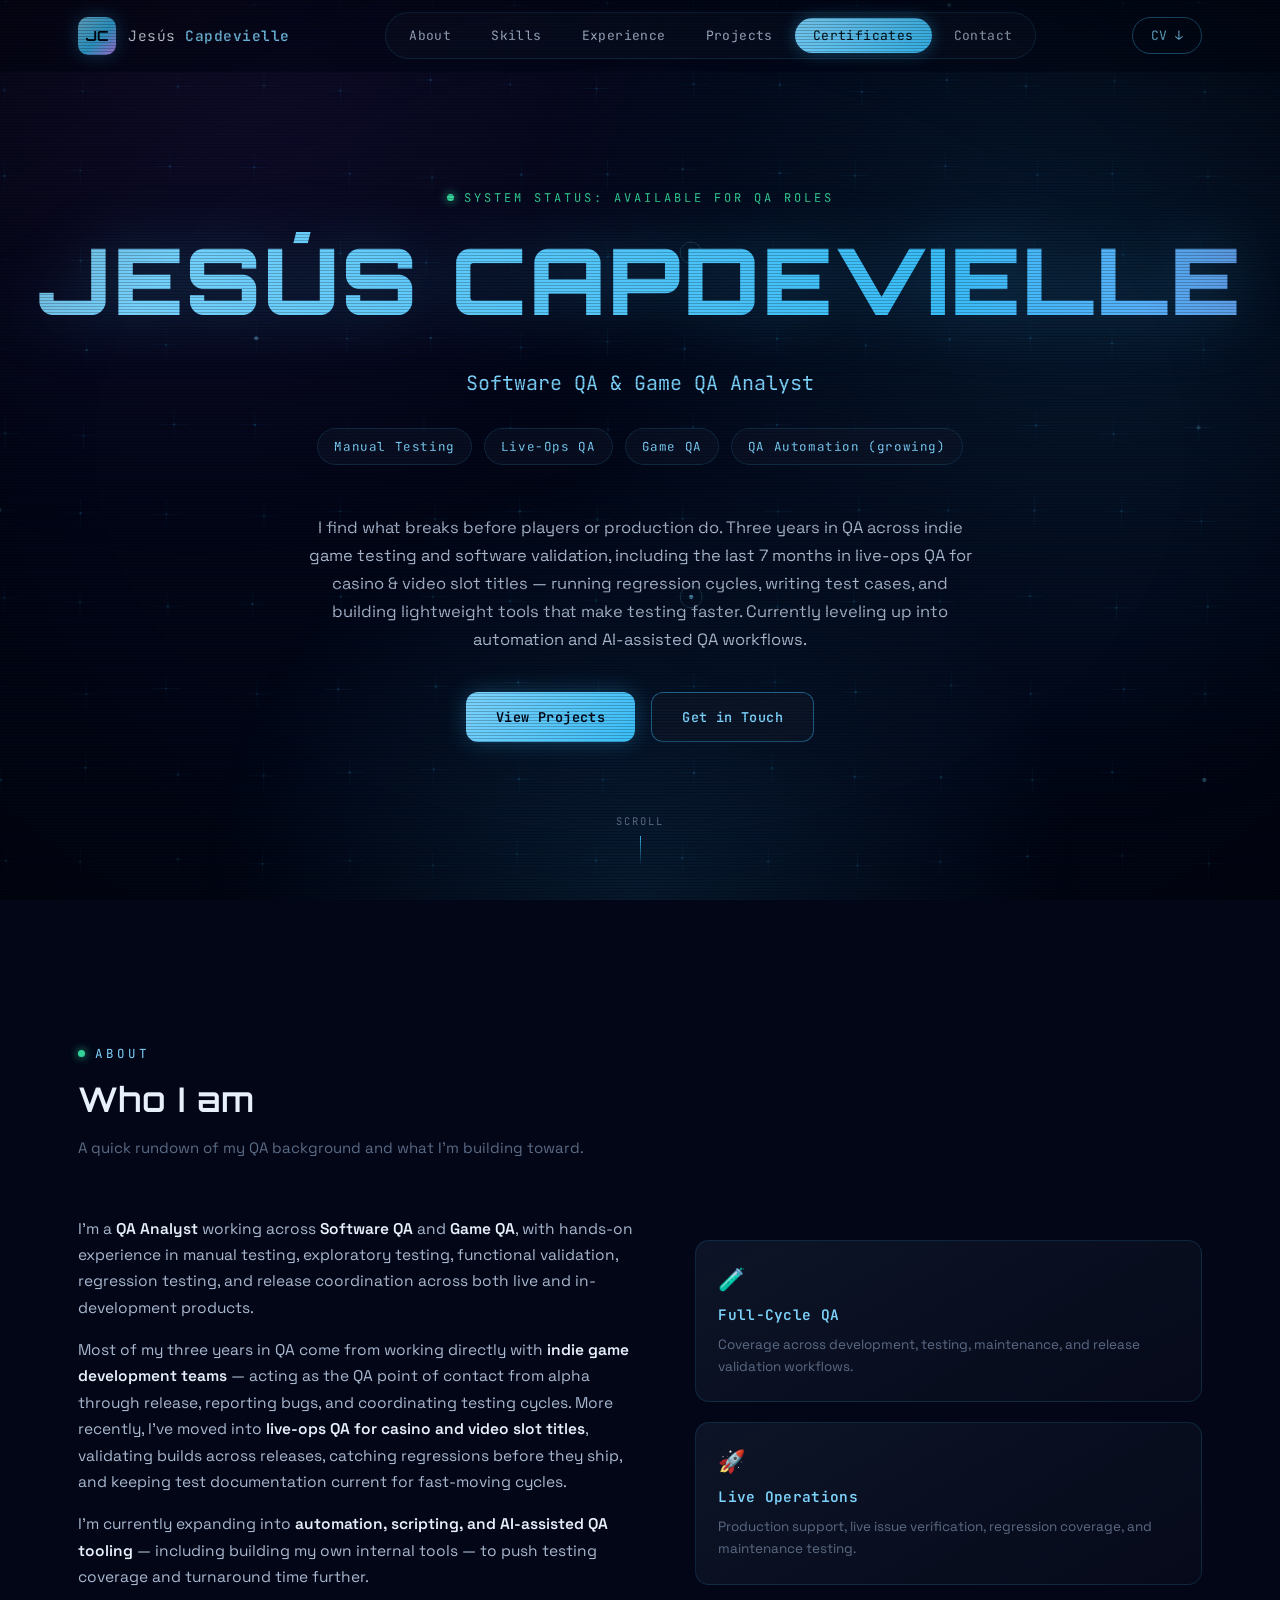
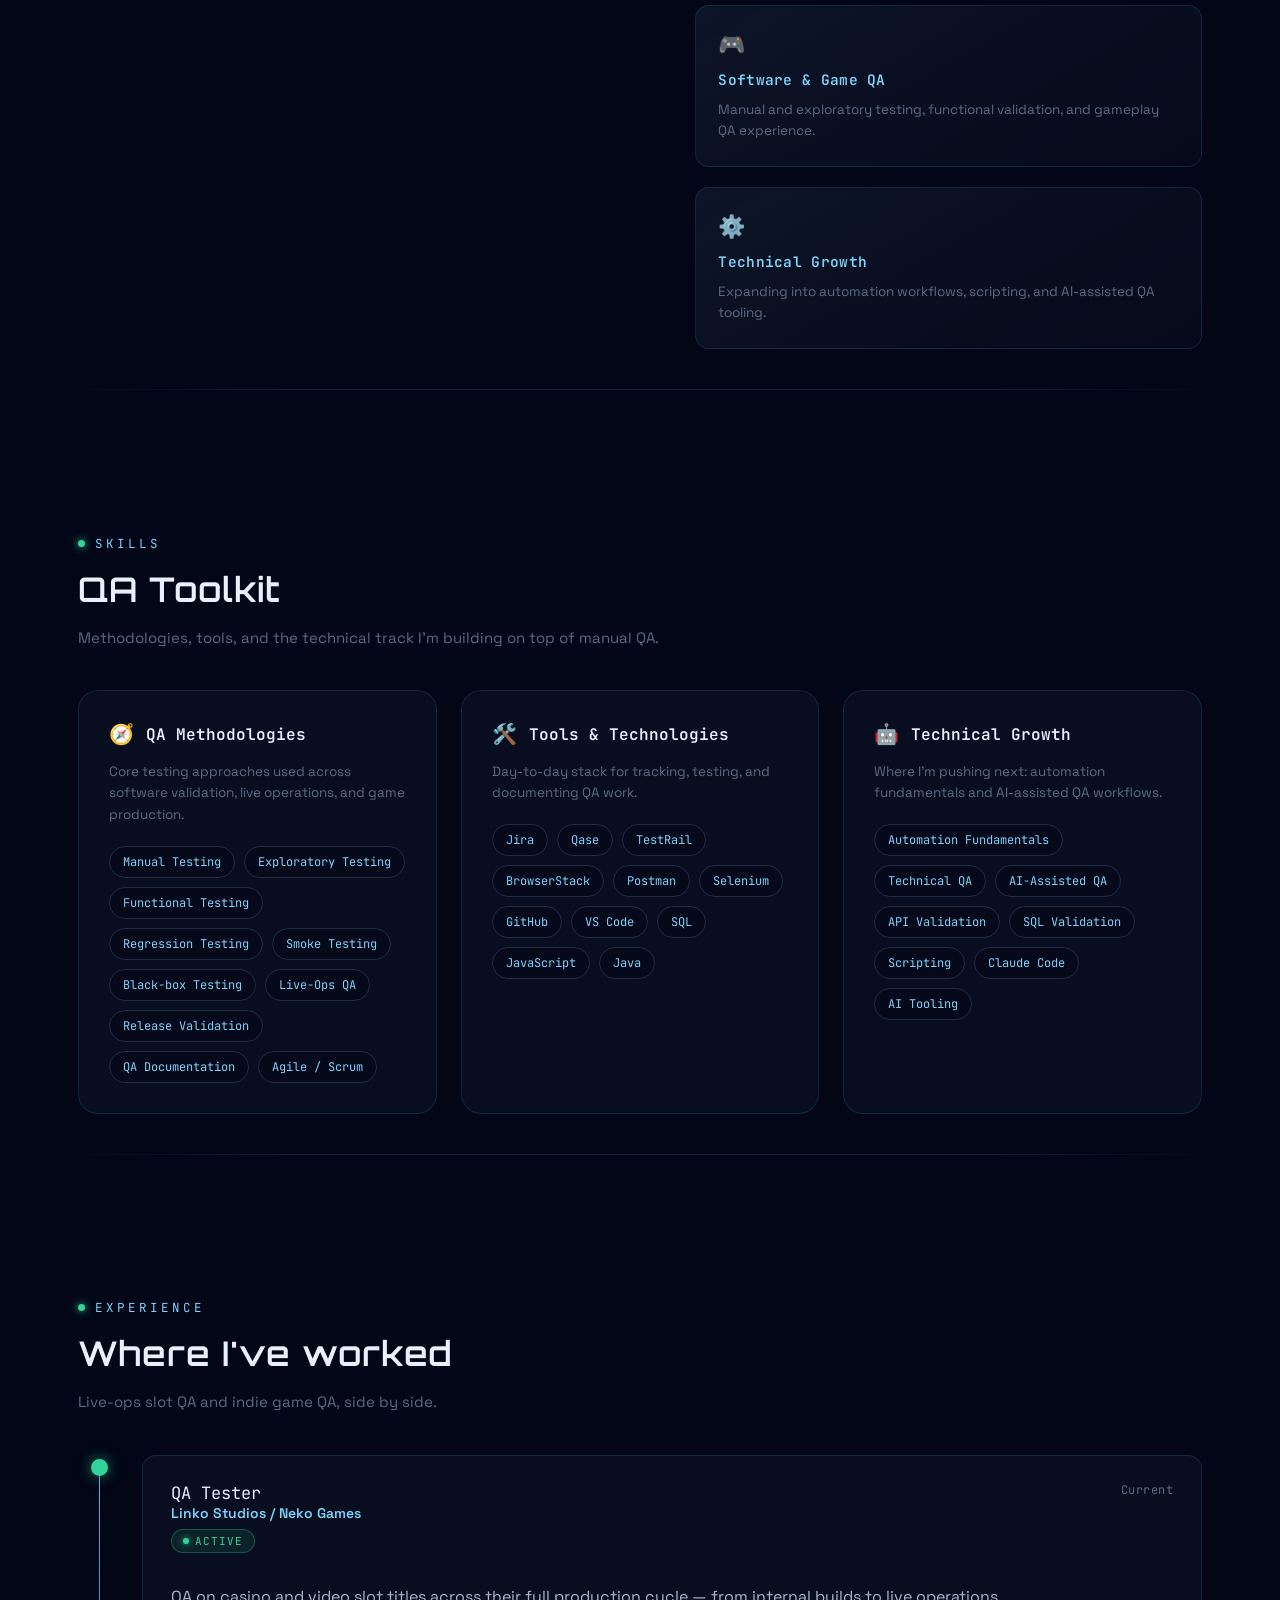
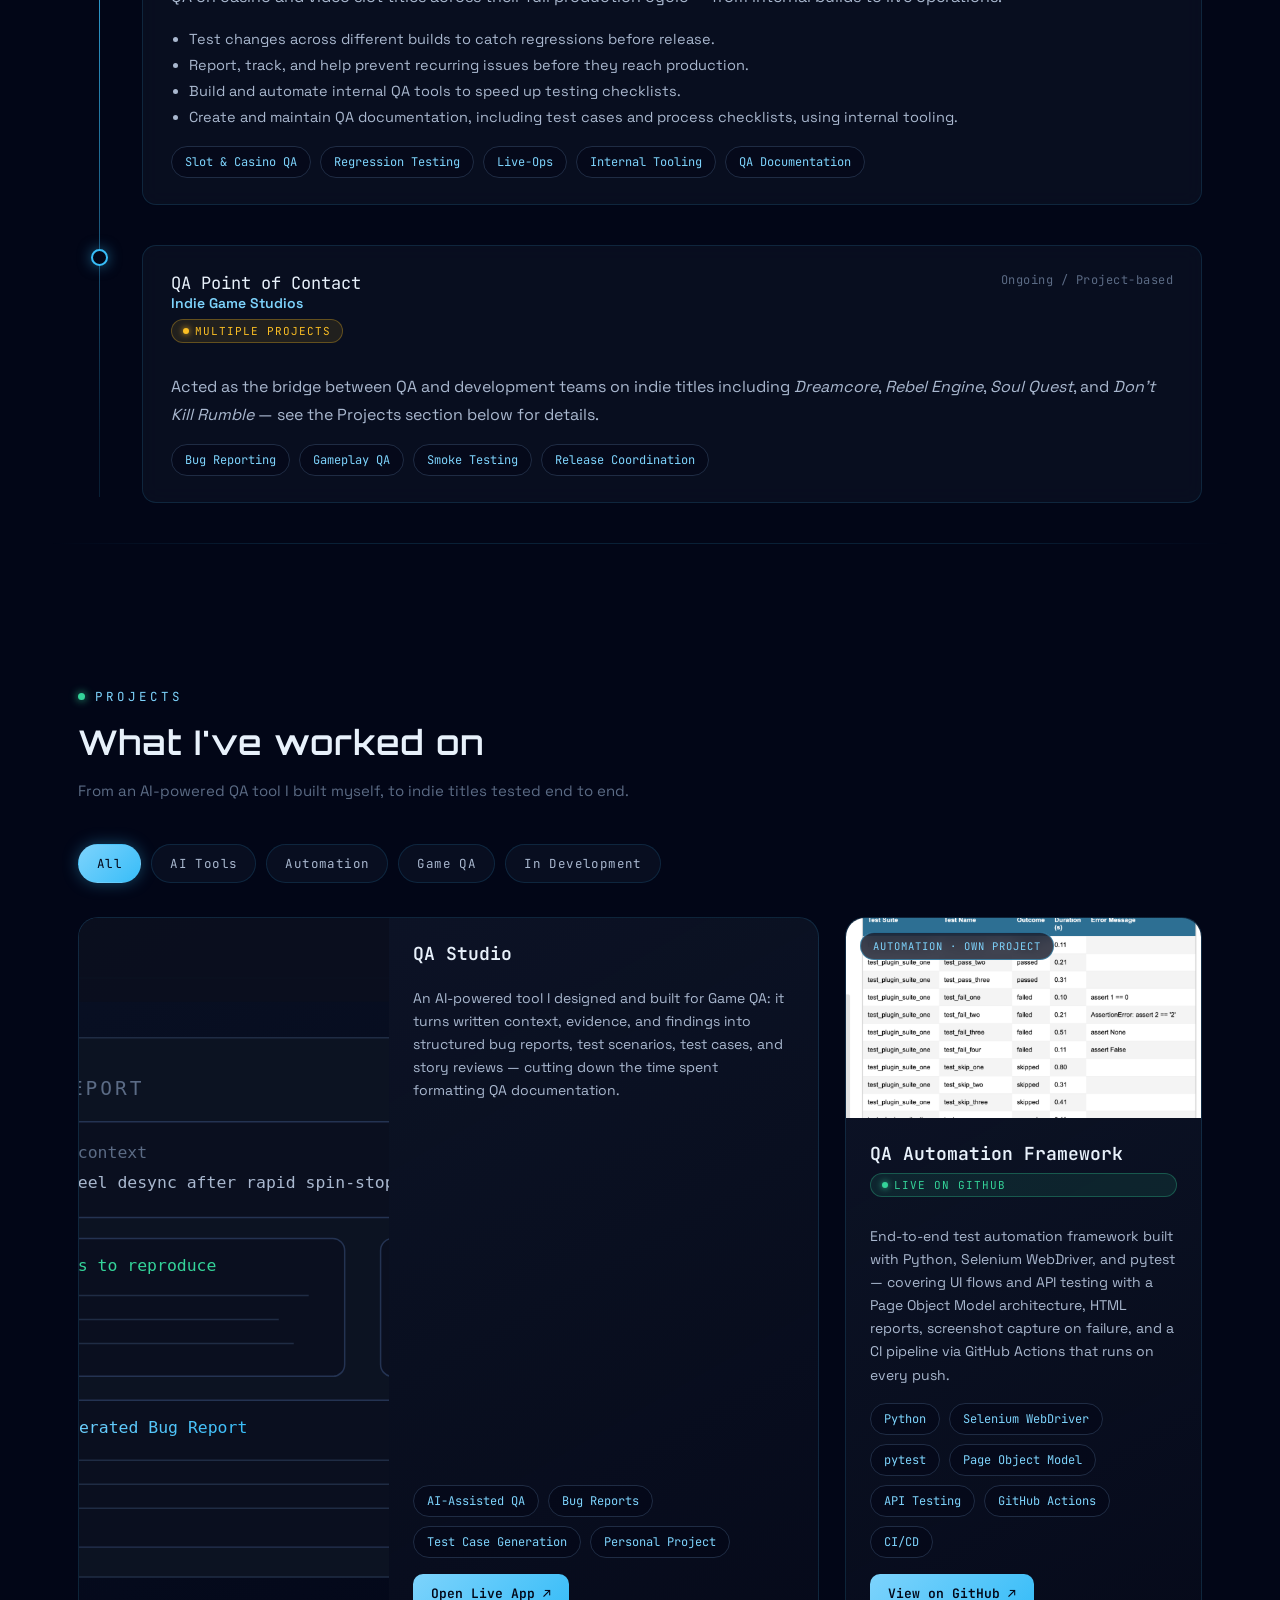
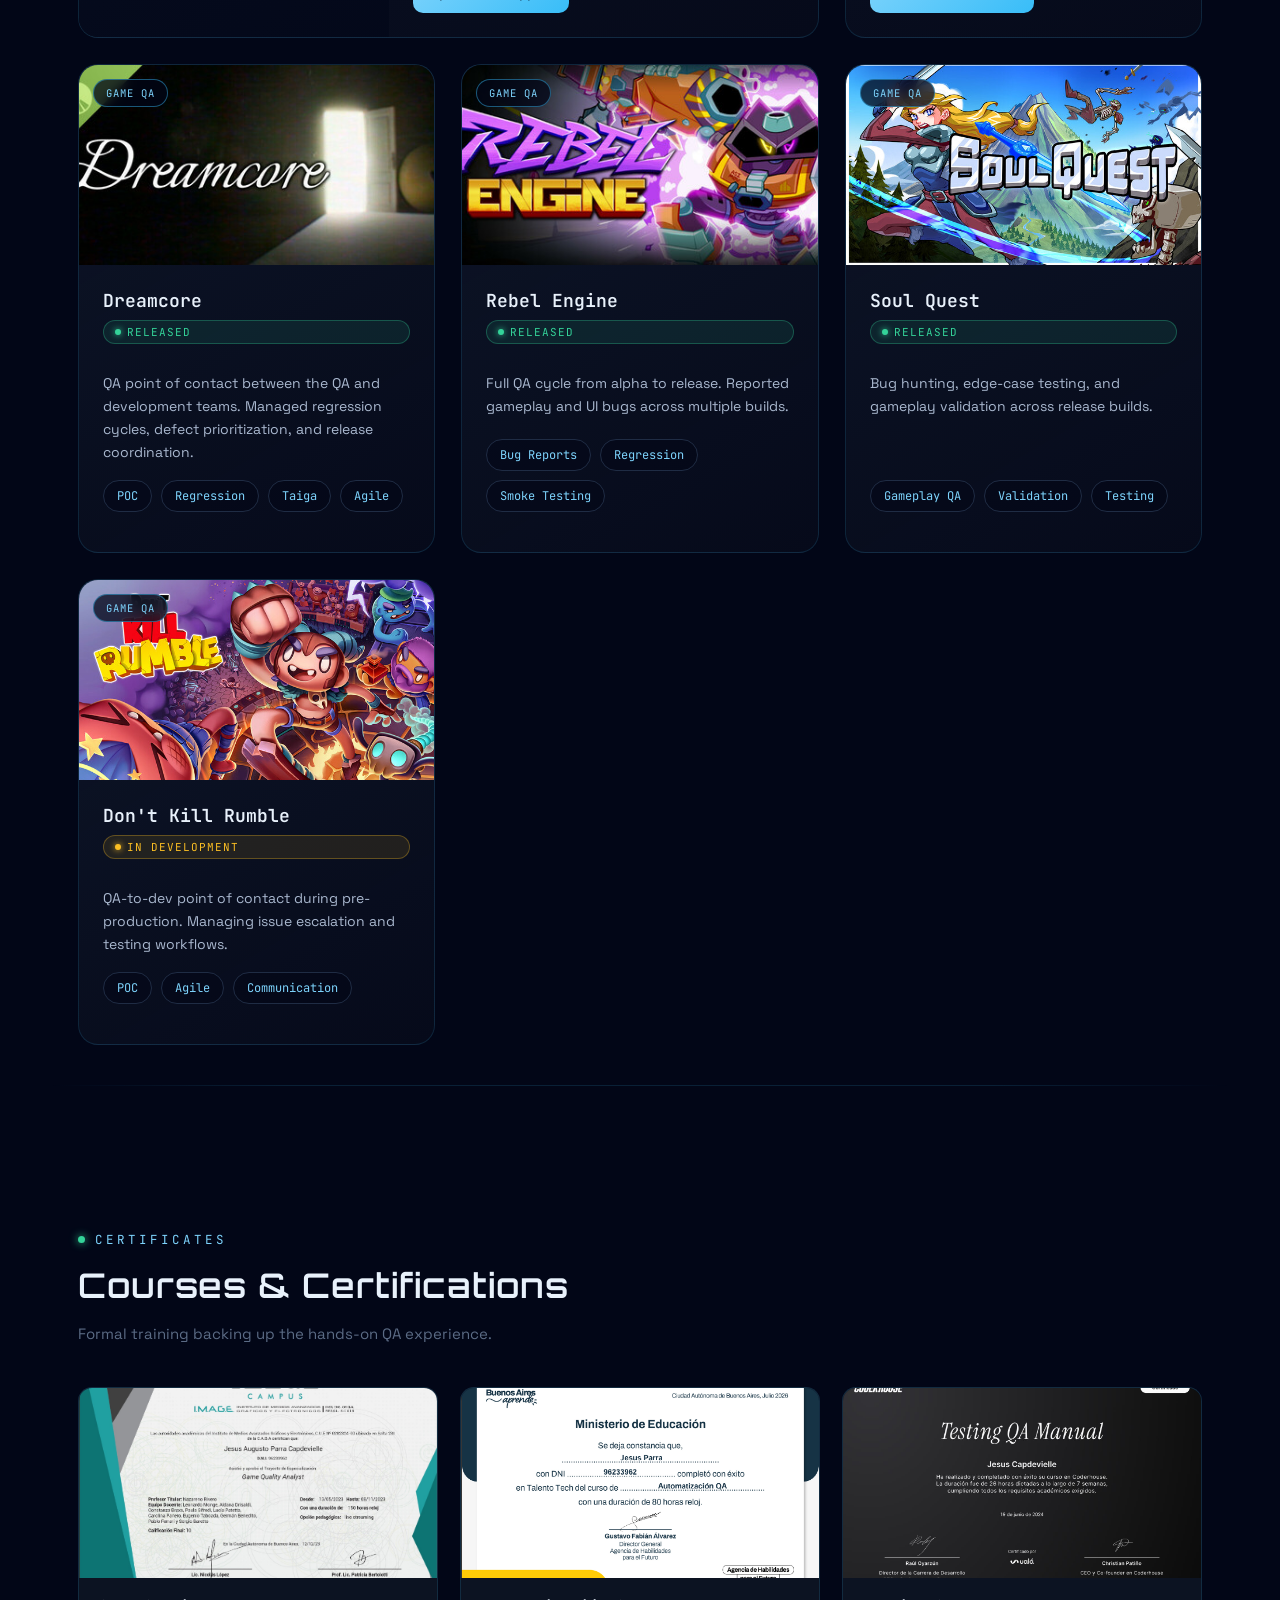
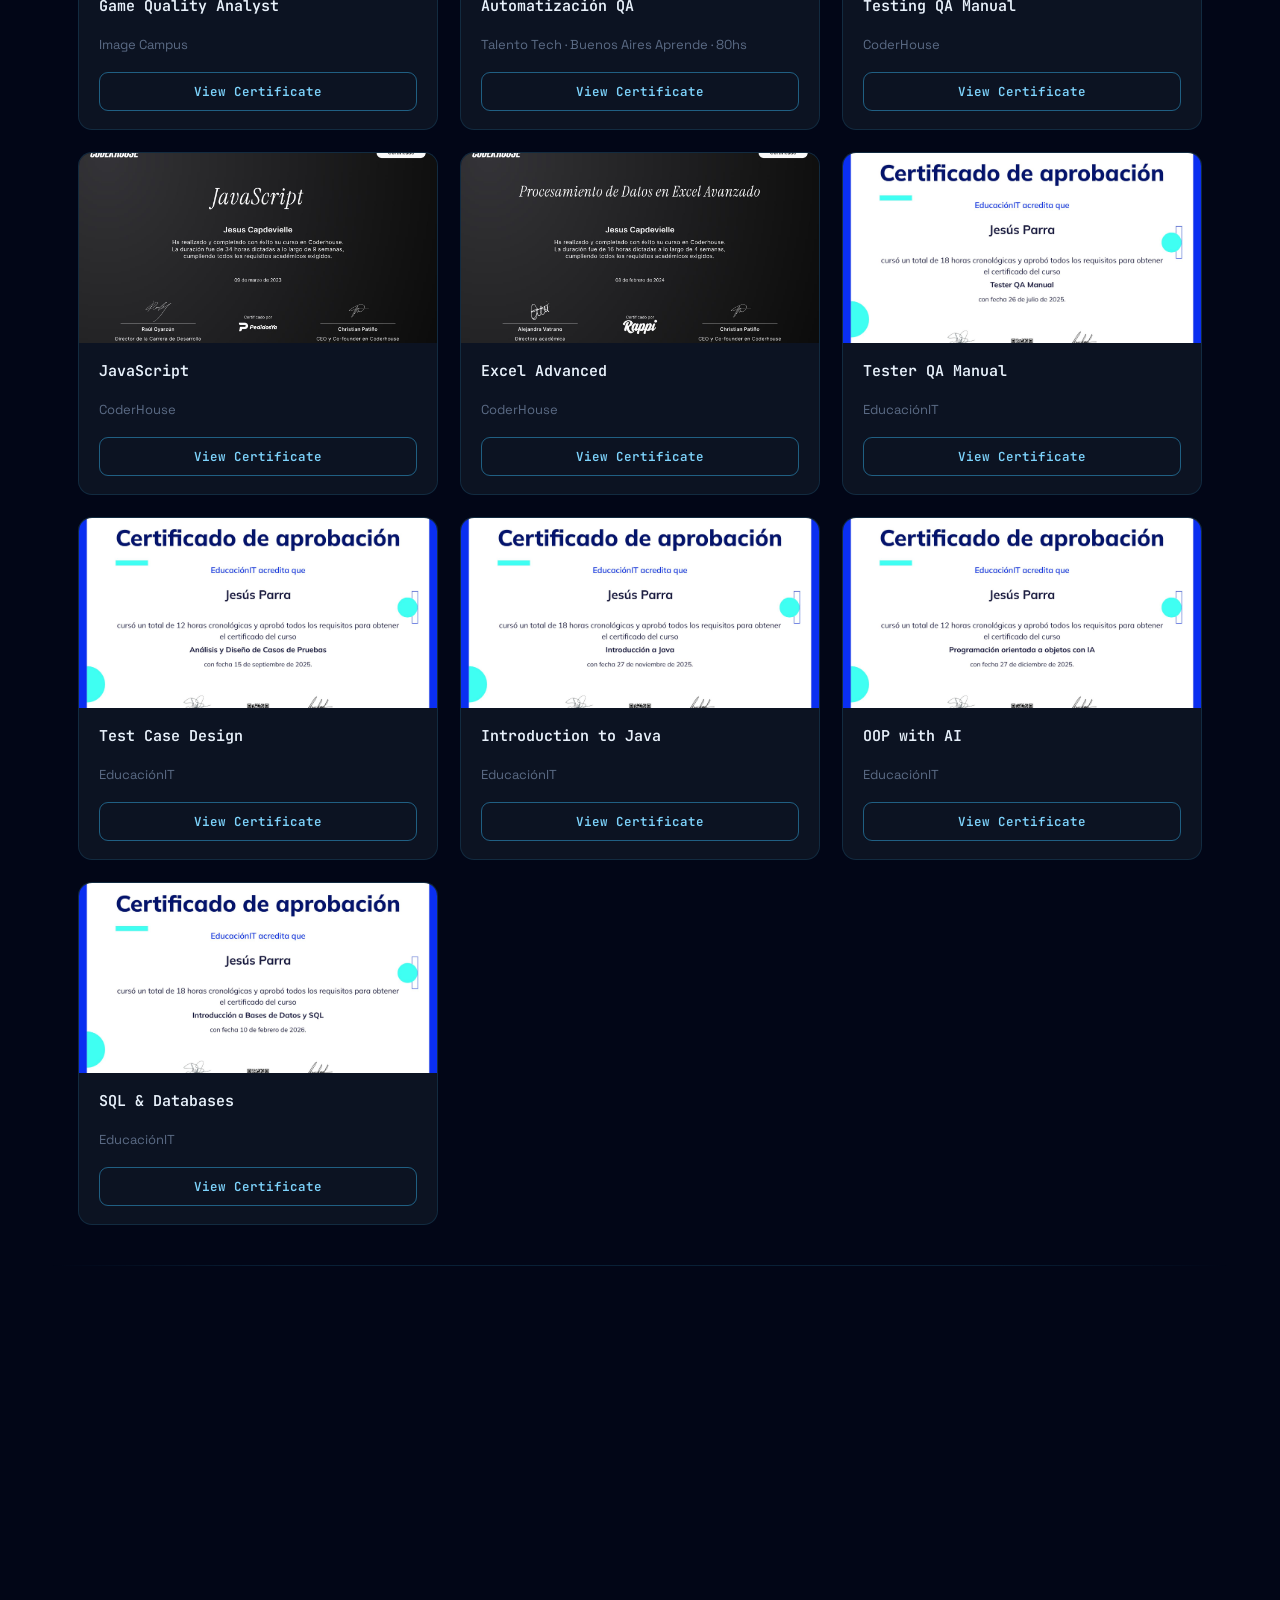
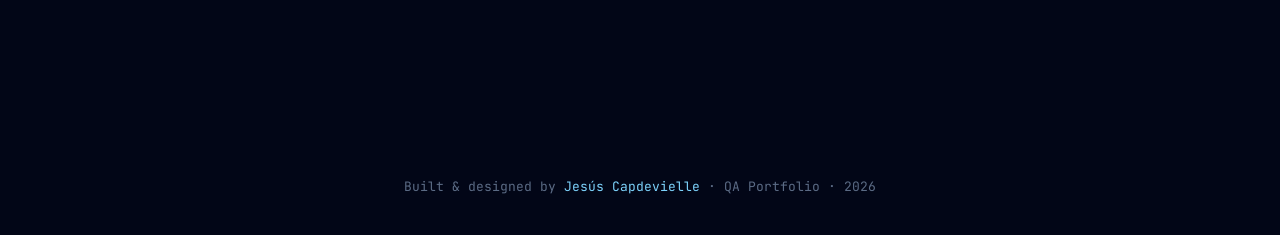
==== index.html @ c843a3e5 "Actualizacion" ====
<!DOCTYPE html>
<html lang="en">
<head>
    <meta charset="UTF-8">
    <meta name="viewport" content="width=device-width, initial-scale=1.0">
    <title>Jesús Capdevielle | QA Analyst — Software & Game QA</title>
    <meta name="description" content="QA Analyst specialized in Software & Game QA. Manual testing, regression, live-ops QA, and AI-assisted QA tooling.">

    <link rel="preconnect" href="https://fonts.googleapis.com">
    <link rel="preconnect" href="https://fonts.gstatic.com" crossorigin>
    <link href="https://fonts.googleapis.com/css2?family=Orbitron:wght@600;700;900&family=Space+Grotesk:wght@400;500;600;700&family=JetBrains+Mono:wght@400;500;600&display=swap" rel="stylesheet">

    <link rel="stylesheet" href="styles.css">
</head>
<body>

    <!-- ================= NAVBAR ================= -->
    <nav class="navbar">
        <div class="nav-inner">
            <a href="#home" class="nav-logo">
                <span class="nav-logo-mark glitch-target">JC</span>
                <span class="nav-logo-text">Jesús <b>Capdevielle</b></span>
            </a>

            <ul class="nav-links">
                <li><a href="#about">About</a></li>
                <li><a href="#skills">Skills</a></li>
                <li><a href="#experience">Experience</a></li>
                <li><a href="#projects">Projects</a></li>
                <li><a href="#certificates">Certificates</a></li>
                <li><a href="#contact">Contact</a></li>
            </ul>

            <div class="nav-actions">
                <a class="nav-cv" href="Jesus_Capdevielle_CV.pdf" download>CV ↓</a>
                <button class="nav-burger" aria-label="Toggle menu">
                    <span></span><span></span><span></span>
                </button>
            </div>
        </div>
    </nav>

    <main>

    <!-- ================= HERO ================= -->
    <header class="hero" id="home">
        <div class="hero-status">System status: available for QA roles</div>

        <h1 class="glitch-target">Jesús Capdevielle</h1>
        <p class="hero-role">Software QA &amp; Game QA Analyst</p>

        <div class="hero-tags">
            <span>Manual Testing</span>
            <span>Live-Ops QA</span>
            <span>Game QA</span>
            <span>QA Automation (growing)</span>
        </div>

        <p class="lede">
            I find what breaks before players or production do. Three years
            in QA across indie game testing and software validation, including
            the last 7 months in live-ops QA for casino &amp; video slot titles —
            running regression cycles, writing test cases, and building lightweight
            tools that make testing faster. Currently leveling up into automation
            and AI-assisted QA workflows.
        </p>

        <div class="hero-actions">
            <a class="btn btn-primary" href="#projects">View Projects</a>
            <a class="btn btn-ghost" href="#contact">Get in Touch</a>
        </div>

        <div class="scroll-cue">
            <span>Scroll</span>
            <span class="line"></span>
        </div>
    </header>

    <!-- ================= ABOUT ================= -->
    <section id="about">
        <div class="wrap">
            <div class="reveal">
                <p class="eyebrow">About</p>
                <h2 class="section-title">Who I am</h2>
                <p class="section-sub">A quick rundown of my QA background and what I'm building toward.</p>
            </div>

            <div class="about-grid">
                <div class="about-text reveal">
                    <p>
                        I'm a <strong>QA Analyst</strong> working across <strong>Software QA</strong> and
                        <strong>Game QA</strong>, with hands-on experience in manual testing, exploratory
                        testing, functional validation, regression testing, and release coordination
                        across both live and in-development products.
                    </p>
                    <p>
                        Most of my three years in QA come from working directly with
                        <strong>indie game development teams</strong> — acting as the QA point of
                        contact from alpha through release, reporting bugs, and coordinating
                        testing cycles. More recently, I've moved into <strong>live-ops QA for
                        casino and video slot titles</strong>, validating builds across releases,
                        catching regressions before they ship, and keeping test documentation
                        current for fast-moving cycles.
                    </p>
                    <p>
                        I'm currently expanding into <strong>automation, scripting, and AI-assisted QA
                        tooling</strong> — including building my own internal tools — to push testing
                        coverage and turnaround time further.
                    </p>
                </div>

                <div class="stats-grid reveal reveal-stagger">
                    <div class="stat-card" style="--i:0">
                        <span class="stat-icon">🧪</span>
                        <h4>Full-Cycle QA</h4>
                        <p>Coverage across development, testing, maintenance, and release validation workflows.</p>
                    </div>
                    <div class="stat-card" style="--i:1">
                        <span class="stat-icon">🚀</span>
                        <h4>Live Operations</h4>
                        <p>Production support, live issue verification, regression coverage, and maintenance testing.</p>
                    </div>
                    <div class="stat-card" style="--i:2">
                        <span class="stat-icon">🎮</span>
                        <h4>Software &amp; Game QA</h4>
                        <p>Manual and exploratory testing, functional validation, and gameplay QA experience.</p>
                    </div>
                    <div class="stat-card" style="--i:3">
                        <span class="stat-icon">⚙️</span>
                        <h4>Technical Growth</h4>
                        <p>Expanding into automation workflows, scripting, and AI-assisted QA tooling.</p>
                    </div>
                </div>
            </div>
        </div>
    </section>

    <div class="section-divider"></div>

    <!-- ================= SKILLS ================= -->
    <section id="skills">
        <div class="wrap">
            <div class="reveal">
                <p class="eyebrow">Skills</p>
                <h2 class="section-title">QA Toolkit</h2>
                <p class="section-sub">Methodologies, tools, and the technical track I'm building on top of manual QA.</p>
            </div>

            <div class="skills-grid reveal reveal-stagger">
                <div class="skill-card" style="--i:0">
                    <div class="skill-card-head">
                        <span class="icon">🧭</span>
                        <h3>QA Methodologies</h3>
                    </div>
                    <p class="desc">Core testing approaches used across software validation, live operations, and game production.</p>
                    <div class="tags">
                        <span>Manual Testing</span>
                        <span>Exploratory Testing</span>
                        <span>Functional Testing</span>
                        <span>Regression Testing</span>
                        <span>Smoke Testing</span>
                        <span>Black-box Testing</span>
                        <span>Live-Ops QA</span>
                        <span>Release Validation</span>
                        <span>QA Documentation</span>
                        <span>Agile / Scrum</span>
                    </div>
                </div>

                <div class="skill-card" style="--i:1">
                    <div class="skill-card-head">
                        <span class="icon">🛠️</span>
                        <h3>Tools &amp; Technologies</h3>
                    </div>
                    <p class="desc">Day-to-day stack for tracking, testing, and documenting QA work.</p>
                    <div class="tags">
                        <span>Jira</span>
                        <span>Qase</span>
                        <span>TestRail</span>
                        <span>BrowserStack</span>
                        <span>Postman</span>
                        <span>Selenium</span>
                        <span>GitHub</span>
                        <span>VS Code</span>
                        <span>SQL</span>
                        <span>JavaScript</span>
                        <span>Java</span>
                    </div>
                </div>

                <div class="skill-card" style="--i:2">
                    <div class="skill-card-head">
                        <span class="icon">🤖</span>
                        <h3>Technical Growth</h3>
                    </div>
                    <p class="desc">Where I'm pushing next: automation fundamentals and AI-assisted QA workflows.</p>
                    <div class="tags">
                        <span>Automation Fundamentals</span>
                        <span>Technical QA</span>
                        <span>AI-Assisted QA</span>
                        <span>API Validation</span>
                        <span>SQL Validation</span>
                        <span>Scripting</span>
                        <span>Claude Code</span>
                        <span>AI Tooling</span>
                    </div>
                </div>
            </div>
        </div>
    </section>

    <div class="section-divider"></div>

    <!-- ================= EXPERIENCE ================= -->
    <section id="experience">
        <div class="wrap">
            <div class="reveal">
                <p class="eyebrow">Experience</p>
                <h2 class="section-title">Where I've worked</h2>
                <p class="section-sub">Live-ops slot QA and indie game QA, side by side.</p>
            </div>

            <div class="timeline reveal">

                <div class="timeline-item current">
                    <div class="timeline-dot"></div>
                    <div class="timeline-card">
                        <div class="timeline-head">
                            <div>
                                <div class="timeline-role">QA Tester</div>
                                <div class="timeline-company">Linko Studios / Neko Games</div>
                            </div>
                            <div class="timeline-period">Current</div>
                        </div>
                        <span class="status-pill live">Active</span>
                        <p>
                            QA on casino and video slot titles across their full production
                            cycle — from internal builds to live operations.
                        </p>
                        <ul>
                            <li>Test changes across different builds to catch regressions before release.</li>
                            <li>Report, track, and help prevent recurring issues before they reach production.</li>
                            <li>Build and automate internal QA tools to speed up testing checklists.</li>
                            <li>Create and maintain QA documentation, including test cases and process checklists, using internal tooling.</li>
                        </ul>
                        <div class="tags">
                            <span>Slot &amp; Casino QA</span>
                            <span>Regression Testing</span>
                            <span>Live-Ops</span>
                            <span>Internal Tooling</span>
                            <span>QA Documentation</span>
                        </div>
                    </div>
                </div>

                <div class="timeline-item">
                    <div class="timeline-dot"></div>
                    <div class="timeline-card">
                        <div class="timeline-head">
                            <div>
                                <div class="timeline-role">QA Point of Contact</div>
                                <div class="timeline-company">Indie Game Studios</div>
                            </div>
                            <div class="timeline-period">Ongoing / Project-based</div>
                        </div>
                        <span class="status-pill dev">Multiple Projects</span>
                        <p>
                            Acted as the bridge between QA and development teams on indie titles
                            including <em>Dreamcore</em>, <em>Rebel Engine</em>, <em>Soul Quest</em>,
                            and <em>Don't Kill Rumble</em> — see the Projects section below for details.
                        </p>
                        <div class="tags">
                            <span>Bug Reporting</span>
                            <span>Gameplay QA</span>
                            <span>Smoke Testing</span>
                            <span>Release Coordination</span>
                        </div>
                    </div>
                </div>

            </div>
        </div>
    </section>

    <div class="section-divider"></div>

    <!-- ================= PROJECTS ================= -->
    <section id="projects">
        <div class="wrap">
            <div class="reveal">
                <p class="eyebrow">Projects</p>
                <h2 class="section-title">What I've worked on</h2>
                <p class="section-sub">From an AI-powered QA tool I built myself, to indie titles tested end to end.</p>
            </div>

            <div class="filter-bar reveal">
                <button class="filter-btn active" data-filter="all">All</button>
                <button class="filter-btn" data-filter="ai">AI Tools</button>
                <button class="filter-btn" data-filter="automation">Automation</button>
                <button class="filter-btn" data-filter="qa">Game QA</button>
                <button class="filter-btn" data-filter="dev">In Development</button>
            </div>

            <div class="project-grid reveal">

                <!-- AI QA STUDIO — featured -->
                <div class="project-item featured" data-category="ai">
                    <div class="project-media">
                        <span class="badge-type">AI Tool · Own Project</span>
                        <img src="assets/img/ai-qa-studio.svg" alt="QA Studio app preview" loading="lazy">
                    </div>
                    <div class="project-content">
                        <h3>QA Studio</h3>
                        <p>
                            An AI-powered tool I designed and built for Game QA: it turns written
                            context, evidence, and findings into structured bug reports, test
                            scenarios, test cases, and story reviews — cutting down the time spent
                            formatting QA documentation.
                        </p>
                        <div class="tags">
                            <span>AI-Assisted QA</span>
                            <span>Bug Reports</span>
                            <span>Test Case Generation</span>
                            <span>Personal Project</span>
                        </div>
                        <a class="project-link" href="https://ia-qa-studiol.vercel.app/" target="_blank" rel="noopener">Open Live App ↗</a>
                    </div>
                </div>

                <!-- AUTOMATION TESTING FRAMEWORK -->
                <div class="project-item" data-category="automation">
                    <div class="project-media">
                        <span class="badge-type">Automation · Own Project</span>
                        <img src="assets/projects/automation_report.png" alt="QA Automation Framework — pytest HTML report" loading="lazy">
                    </div>
                    <div class="project-content">
                        <h3>QA Automation Framework</h3>
                        <span class="status-pill live">Live on GitHub</span>
                        <p>
                            End-to-end test automation framework built with Python, Selenium WebDriver,
                            and pytest — covering UI flows and API testing with a Page Object Model
                            architecture, HTML reports, screenshot capture on failure, and a CI pipeline
                            via GitHub Actions that runs on every push.
                        </p>
                        <div class="tags">
                            <span>Python</span>
                            <span>Selenium WebDriver</span>
                            <span>pytest</span>
                            <span>Page Object Model</span>
                            <span>API Testing</span>
                            <span>GitHub Actions</span>
                            <span>CI/CD</span>
                        </div>
                        <a class="project-link" href="https://github.com/Ryojix3/proyecto-final-automation-testing-jesus-capdevielle" target="_blank" rel="noopener">View on GitHub ↗</a>
                    </div>
                </div>

                <!-- DREAMCORE -->
                <div class="project-item" data-category="qa">
                    <div class="project-media">
                        <span class="badge-type">Game QA</span>
                        <img src="assets/projects/dreamcore.jpg" alt="Dreamcore game preview" loading="lazy">
                    </div>
                    <div class="project-content">
                        <h3>Dreamcore</h3>
                        <span class="status-pill live">Released</span>
                        <p>
                            QA point of contact between the QA and development teams. Managed
                            regression cycles, defect prioritization, and release coordination.
                        </p>
                        <div class="tags">
                            <span>POC</span>
                            <span>Regression</span>
                            <span>Taiga</span>
                            <span>Agile</span>
                        </div>
                    </div>
                </div>

                <!-- REBEL ENGINE -->
                <div class="project-item" data-category="qa">
                    <div class="project-media">
                        <span class="badge-type">Game QA</span>
                        <img src="assets/projects/rebel_engine.jpg" alt="Rebel Engine game preview" loading="lazy">
                    </div>
                    <div class="project-content">
                        <h3>Rebel Engine</h3>
                        <span class="status-pill live">Released</span>
                        <p>
                            Full QA cycle from alpha to release. Reported gameplay and UI bugs
                            across multiple builds.
                        </p>
                        <div class="tags">
                            <span>Bug Reports</span>
                            <span>Regression</span>
                            <span>Smoke Testing</span>
                        </div>
                    </div>
                </div>

                <!-- SOUL QUEST -->
                <div class="project-item" data-category="qa">
                    <div class="project-media">
                        <span class="badge-type">Game QA</span>
                        <img src="assets/projects/soul_quest.jpg" alt="Soul Quest game preview" loading="lazy">
                    </div>
                    <div class="project-content">
                        <h3>Soul Quest</h3>
                        <span class="status-pill live">Released</span>
                        <p>
                            Bug hunting, edge-case testing, and gameplay validation across
                            release builds.
                        </p>
                        <div class="tags">
                            <span>Gameplay QA</span>
                            <span>Validation</span>
                            <span>Testing</span>
                        </div>
                    </div>
                </div>

                <!-- DON'T KILL RUMBLE -->
                <div class="project-item" data-category="qa dev">
                    <div class="project-media">
                        <span class="badge-type">Game QA</span>
                        <img src="assets/projects/dont_kill_rumble.jpg" alt="Don't Kill Rumble game preview" loading="lazy">
                    </div>
                    <div class="project-content">
                        <h3>Don't Kill Rumble</h3>
                        <span class="status-pill dev">In Development</span>
                        <p>
                            QA-to-dev point of contact during pre-production. Managing issue
                            escalation and testing workflows.
                        </p>
                        <div class="tags">
                            <span>POC</span>
                            <span>Agile</span>
                            <span>Communication</span>
                        </div>
                    </div>
                </div>

            </div>
        </div>
    </section>

    <div class="section-divider"></div>

    <!-- ================= CERTIFICATES ================= -->
    <section id="certificates">
        <div class="wrap">
            <div class="reveal">
                <p class="eyebrow">Certificates</p>
                <h2 class="section-title">Courses &amp; Certifications</h2>
                <p class="section-sub">Formal training backing up the hands-on QA experience.</p>
            </div>

            <div class="cert-grid reveal">

                <div class="cert-item">
                    <img src="assets/certificates/game_qa_imagecampus.jpg" alt="Game Quality Analyst certificate" loading="lazy">
                    <div class="cert-content">
                        <h3>Game Quality Analyst</h3>
                        <p>Image Campus</p>
                        <a href="assets/certificates/game_qa_imagecampus.jpg" target="_blank" rel="noopener">View Certificate</a>
                    </div>
                </div>

                <div class="cert-item">
                    <img src="assets/certificates/automation_qa_talentotech.png" alt="Automatización QA certificate" loading="lazy">
                    <div class="cert-content">
                        <h3>Automatización QA</h3>
                        <p>Talento Tech · Buenos Aires Aprende · 80hs</p>
                        <a href="assets/certificates/automation_qa_talentotech.png" target="_blank" rel="noopener">View Certificate</a>
                    </div>
                </div>

                <div class="cert-item">
                    <img src="assets/certificates/qa_manual_coderhouse.jpg" alt="Manual QA Testing certificate" loading="lazy">
                    <div class="cert-content">
                        <h3>Testing QA Manual</h3>
                        <p>CoderHouse</p>
                        <a href="assets/certificates/qa_manual_coderhouse.jpg" target="_blank" rel="noopener">View Certificate</a>
                    </div>
                </div>

                <div class="cert-item">
                    <img src="assets/certificates/javascript.jpg" alt="JavaScript certificate" loading="lazy">
                    <div class="cert-content">
                        <h3>JavaScript</h3>
                        <p>CoderHouse</p>
                        <a href="assets/certificates/javascript.jpg" target="_blank" rel="noopener">View Certificate</a>
                    </div>
                </div>

                <div class="cert-item">
                    <img src="assets/certificates/excel_advanced.jpg" alt="Excel Advanced certificate" loading="lazy">
                    <div class="cert-content">
                        <h3>Excel Advanced</h3>
                        <p>CoderHouse</p>
                        <a href="assets/certificates/excel_advanced.jpg" target="_blank" rel="noopener">View Certificate</a>
                    </div>
                </div>

                <div class="cert-item">
                    <img src="assets/certificates/qa_manual_educacionit.jpeg" alt="Manual QA Tester certificate" loading="lazy">
                    <div class="cert-content">
                        <h3>Tester QA Manual</h3>
                        <p>EducaciónIT</p>
                        <a href="assets/certificates/qa_manual_educacionit.jpeg" target="_blank" rel="noopener">View Certificate</a>
                    </div>
                </div>

                <div class="cert-item">
                    <img src="assets/certificates/test_case_design_educacionit.jpeg" alt="Test Case Design certificate" loading="lazy">
                    <div class="cert-content">
                        <h3>Test Case Design</h3>
                        <p>EducaciónIT</p>
                        <a href="assets/certificates/test_case_design_educacionit.jpeg" target="_blank" rel="noopener">View Certificate</a>
                    </div>
                </div>

                <div class="cert-item">
                    <img src="assets/certificates/java_intro_educacionit.jpeg" alt="Introduction to Java certificate" loading="lazy">
                    <div class="cert-content">
                        <h3>Introduction to Java</h3>
                        <p>EducaciónIT</p>
                        <a href="assets/certificates/java_intro_educacionit.jpeg" target="_blank" rel="noopener">View Certificate</a>
                    </div>
                </div>

                <div class="cert-item">
                    <img src="assets/certificates/oop_ai_educacionit.jpeg" alt="OOP with AI certificate" loading="lazy">
                    <div class="cert-content">
                        <h3>OOP with AI</h3>
                        <p>EducaciónIT</p>
                        <a href="assets/certificates/oop_ai_educacionit.jpeg" target="_blank" rel="noopener">View Certificate</a>
                    </div>
                </div>

                <div class="cert-item">
                    <img src="assets/certificates/sql_intro_educacionit.jpeg" alt="SQL and Databases certificate" loading="lazy">
                    <div class="cert-content">
                        <h3>SQL &amp; Databases</h3>
                        <p>EducaciónIT</p>
                        <a href="assets/certificates/sql_intro_educacionit.jpeg" target="_blank" rel="noopener">View Certificate</a>
                    </div>
                </div>

            </div>
        </div>
    </section>

    <div class="section-divider"></div>

    <!-- ================= CONTACT ================= -->
    <section id="contact">
        <div class="wrap">
            <div class="reveal">
                <p class="eyebrow">Contact</p>
                <h2 class="section-title">Let's talk</h2>
                <p class="section-sub">Open to QA roles and freelance QA work. The fastest way to reach me is email or LinkedIn.</p>
            </div>

            <div class="contact-grid reveal reveal-stagger">
                <a class="contact-card" href="mailto:capdeviellejesus@gmail.com" style="--i:0" title="capdeviellejesus@gmail.com">
                    <span class="icon">✉️</span>
                    <span class="text">
                        <span class="label">Email</span>
                        <span class="value">capdeviellejesus@gmail.com</span>
                    </span>
                </a>

                <a class="contact-card" href="https://www.linkedin.com/in/jesus-capdevielle/" target="_blank" rel="noopener" style="--i:1">
                    <span class="icon">💼</span>
                    <span class="text">
                        <span class="label">LinkedIn</span>
                        <span class="value">/in/jesus-capdevielle</span>
                    </span>
                </a>

                <a class="contact-card" href="https://github.com/Ryojix3" target="_blank" rel="noopener" style="--i:2">
                    <span class="icon">💻</span>
                    <span class="text">
                        <span class="label">GitHub</span>
                        <span class="value">@Ryojix3</span>
                    </span>
                </a>

                <a class="contact-card" href="Jesus_Capdevielle_CV.pdf" download style="--i:3">
                    <span class="icon">📄</span>
                    <span class="text">
                        <span class="label">Resume</span>
                        <span class="value">Download CV</span>
                    </span>
                </a>
            </div>
        </div>
    </section>

    </main>

    <footer>
        Built &amp; designed by <span class="foot-mark">Jesús Capdevielle</span> · QA Portfolio · 2026
    </footer>

    <button class="back-to-top" aria-label="Back to top">↑</button>

    <script src="script.js"></script>
</body>
</html>
---- styles.css ----
/* ==========================================================================
   Jesús Capdevielle — QA Portfolio
   Design system: "Terminal Cyberpunk" — circuit grid + QA status colors
   ========================================================================== */

:root{
    /* -- Core palette -- */
    --bg-void:#020617;
    --bg-panel:#0a0f1f;
    --bg-panel-soft:rgba(10,15,35,0.78);
    --bg-card:rgba(10,16,33,0.82);
    --border-dim:rgba(56,189,248,0.14);
    --border-bright:rgba(56,189,248,0.45);

    --cyan:#38bdf8;
    --cyan-soft:#7dd3fc;
    --purple:#c084fc;
    --green-pass:#34d399;
    --amber-warn:#fbbf24;

    --text-bright:#e8f1fb;
    --text-body:#a9b8cf;
    --text-dim:#5b6b85;

    --font-display:'Orbitron', sans-serif;
    --font-mono:'JetBrains Mono', 'Space Mono', monospace;
    --font-body:'Space Grotesk', sans-serif;

    --nav-h:72px;
    --radius:14px;
    --radius-lg:20px;
}

*{box-sizing:border-box;}

html{
    scroll-behavior:smooth;
    scroll-padding-top:var(--nav-h);
}

body{
    margin:0;
    font-family:var(--font-body);
    color:var(--text-body);
    background:var(--bg-void);
    overflow-x:hidden;
    -webkit-font-smoothing:antialiased;
}

@media (prefers-reduced-motion: reduce){
    *{animation-duration:0.001ms !important; animation-iteration-count:1 !important; transition-duration:0.001ms !important; scroll-behavior:auto !important;}
}

/* -------------------------------------------------------------------- */
/* Background: animated circuit grid (canvas) + scanline + glow washes  */
/* -------------------------------------------------------------------- */

#circuit-bg{
    position:fixed;
    inset:0;
    z-index:-3;
    background:var(--bg-void);
}

body::before{
    content:"";
    position:fixed;
    inset:0;
    z-index:998;
    background:repeating-linear-gradient(
        to bottom,
        rgba(0,0,0,0.22),
        rgba(0,0,0,0.22) 1px,
        transparent 1px,
        transparent 3px
    );
    pointer-events:none;
}

body::after{
    content:"";
    position:fixed;
    inset:0;
    z-index:-1;
    background:
        radial-gradient(circle at 15% 0%, rgba(168,85,247,0.10), transparent 40%),
        radial-gradient(circle at 85% 30%, rgba(56,189,248,0.10), transparent 45%),
        radial-gradient(circle at 50% 100%, rgba(56,189,248,0.12), transparent 40%);
    pointer-events:none;
}

/* Roaming scan-bar: a brighter horizontal band drifting down the screen */
#scan-bar{
    position:fixed;
    left:0;
    right:0;
    height:140px;
    top:-140px;
    z-index:997;
    pointer-events:none;
    background:linear-gradient(
        to bottom,
        transparent,
        rgba(56,189,248,0.035) 40%,
        rgba(125,211,252,0.06) 50%,
        rgba(56,189,248,0.035) 60%,
        transparent
    );
    animation:scanDrift 9s linear infinite;
}

@keyframes scanDrift{
    0%{top:-140px;}
    100%{top:100vh;}
}

/* Vignette + CRT flicker */
#crt-flicker{
    position:fixed;
    inset:0;
    z-index:996;
    pointer-events:none;
    background:radial-gradient(ellipse at center, transparent 60%, rgba(0,0,0,0.35) 100%);
    animation:crtFlicker 6.2s steps(1) infinite;
}

@keyframes crtFlicker{
    0%, 89%, 100%{opacity:1;}
    90%{opacity:0.88;}
    91%{opacity:1;}
    92%{opacity:0.78;}
    93%{opacity:1;}
    94%{opacity:0.9;}
    95%{opacity:1;}
}

@media (prefers-reduced-motion: reduce){
    #scan-bar, #crt-flicker{animation:none;}
}

/* -------------------------------------------------------------------- */
/* Glitch effects (chromatic aberration + RGB split)                    */
/* -------------------------------------------------------------------- */

.glitch-target{
    position:relative;
}

.glitch-target.glitching{
    animation:glitchJitter 0.38s steps(3,end);
}

.glitch-target.glitching::before,
.glitch-target.glitching::after{
    content:"";
    position:absolute;
    inset:-4px;
    pointer-events:none;
    z-index:2;
}

.glitch-target.glitching::before{
    background:rgba(255,20,235,0.5);
    mix-blend-mode:difference;
    transform:translate(6px,0);
    clip-path:polygon(0 8%, 100% 8%, 100% 28%, 0 28%);
    animation:glitchShiftR 0.38s steps(3,end);
}

.glitch-target.glitching::after{
    background:rgba(20,235,255,0.5);
    mix-blend-mode:difference;
    transform:translate(-6px,0);
    clip-path:polygon(0 52%, 100% 52%, 100% 74%, 0 74%);
    animation:glitchShiftL 0.38s steps(3,end);
}

@keyframes glitchShiftR{
    0%{transform:translate(6px,0); clip-path:polygon(0 8%, 100% 8%, 100% 28%, 0 28%);}
    33%{transform:translate(-9px,2px); clip-path:polygon(0 60%, 100% 60%, 100% 82%, 0 82%);}
    66%{transform:translate(7px,-1px); clip-path:polygon(0 20%, 100% 20%, 100% 46%, 0 46%);}
    100%{transform:translate(0,0); clip-path:polygon(0 8%, 100% 8%, 100% 28%, 0 28%);}
}

@keyframes glitchShiftL{
    0%{transform:translate(-6px,0); clip-path:polygon(0 52%, 100% 52%, 100% 74%, 0 74%);}
    33%{transform:translate(9px,-2px); clip-path:polygon(0 5%, 100% 5%, 100% 30%, 0 30%);}
    66%{transform:translate(-7px,1px); clip-path:polygon(0 64%, 100% 64%, 100% 88%, 0 88%);}
    100%{transform:translate(0,0); clip-path:polygon(0 52%, 100% 52%, 100% 74%, 0 74%);}
}

@keyframes glitchJitter{
    0%{transform:translate(0,0); filter:none;}
    15%{transform:translate(-5px,2px) skewX(2deg);}
    30%{transform:translate(4px,-2px) skewX(-1deg);}
    45%{transform:translate(-6px,1px) skewX(1deg);}
    60%{transform:translate(5px,0) skewX(-2deg);}
    75%{transform:translate(-3px,-1px);}
    90%{transform:translate(2px,1px);}
    100%{transform:translate(0,0); filter:none;}
}

/* Full-screen glitch flash burst (triggered by JS at intervals) */
#glitch-flash{
    position:fixed;
    inset:0;
    z-index:999;
    pointer-events:none;
    opacity:0;
    mix-blend-mode:screen;
}

#glitch-flash.burst{
    opacity:1;
    animation:glitchBurst 0.38s steps(4,end);
}

@keyframes glitchBurst{
    0%{
        opacity:0.85;
        background:
            linear-gradient(90deg, rgba(255,20,235,0.22) 0%, transparent 2%),
            linear-gradient(90deg, transparent 40%, rgba(20,235,255,0.18) 42%, transparent 44%),
            linear-gradient(90deg, transparent 70%, rgba(255,20,235,0.16) 72%, transparent 74%),
            repeating-linear-gradient(to bottom, rgba(255,255,255,0.08) 0, transparent 2px, transparent 5px);
        transform:translateX(0) scaleY(1);
    }
    25%{
        opacity:0.7;
        transform:translateX(-12px) scaleY(1.002);
        background:
            linear-gradient(90deg, rgba(20,235,255,0.22) 0%, transparent 3%),
            linear-gradient(90deg, transparent 55%, rgba(255,20,235,0.2) 58%, transparent 61%),
            repeating-linear-gradient(to bottom, rgba(255,255,255,0.1) 0, transparent 1px, transparent 4px);
    }
    50%{
        opacity:0.6;
        transform:translateX(10px);
        background:
            linear-gradient(90deg, rgba(255,20,235,0.18) 0%, transparent 4%),
            linear-gradient(90deg, transparent 20%, rgba(20,235,255,0.18) 23%, transparent 26%);
    }
    75%{
        opacity:0.35;
        transform:translateX(-5px);
    }
    100%{
        opacity:0;
        transform:translateX(0);
    }
}

/* Glitchy hover sweep for interactive elements */
.btn, .filter-btn, .project-link, .nav-cv, .skill-card, .timeline-card, .project-item, .contact-card, .stat-card{
    position:relative;
}

.btn::after, .filter-btn::after, .project-link::after, .nav-cv::after{
    content:"";
    position:absolute;
    inset:0;
    border-radius:inherit;
    background:linear-gradient(115deg, transparent 30%, rgba(255,255,255,0.35) 48%, rgba(34,232,255,0.25) 52%, transparent 70%);
    opacity:0;
    transform:translateX(-100%);
    pointer-events:none;
}

.btn:hover::after, .filter-btn:hover::after, .project-link:hover::after, .nav-cv:hover::after{
    opacity:1;
    animation:sweepGlitch 0.5s ease forwards;
}

@keyframes sweepGlitch{
    0%{transform:translateX(-100%);}
    100%{transform:translateX(100%);}
}

/* -------------------------------------------------------------------- */


/* Typography                                                           */
/* -------------------------------------------------------------------- */

h1,h2,h3,h4{
    margin:0;
    color:var(--text-bright);
    font-weight:600;
}

p{line-height:1.7; color:var(--text-body);}

a{color:inherit;}

.eyebrow{
    display:flex;
    align-items:center;
    gap:10px;
    font-family:var(--font-mono);
    font-size:12.5px;
    letter-spacing:3px;
    text-transform:uppercase;
    color:var(--cyan-soft);
    margin-bottom:14px;
}

.eyebrow::before{
    content:"";
    width:7px;
    height:7px;
    border-radius:50%;
    background:var(--green-pass);
    box-shadow:0 0 8px var(--green-pass);
    flex-shrink:0;
}

.section-title{
    font-family:var(--font-display);
    font-size:34px;
    letter-spacing:1px;
    margin-bottom:10px;
}

.section-sub{
    color:var(--text-dim);
    max-width:620px;
    margin-bottom:40px;
    font-size:15px;
    line-height:1.7;
}

/* -------------------------------------------------------------------- */
/* Layout shells                                                        */
/* -------------------------------------------------------------------- */

.wrap{
    max-width:1180px;
    margin:0 auto;
    padding:0 28px;
}

section{
    position:relative;
    padding:130px 0 40px;
    scroll-margin-top:var(--nav-h);
}

section.tight{padding-top:90px;}

.section-divider{
    height:1px;
    max-width:1180px;
    margin:0 auto 0;
    background:linear-gradient(to right, transparent, var(--border-dim) 20%, var(--border-dim) 80%, transparent);
}

/* -------------------------------------------------------------------- */
/* Reveal-on-scroll                                                     */
/* -------------------------------------------------------------------- */

.reveal{
    opacity:0;
    transform:translateY(28px);
    transition:opacity 0.7s cubic-bezier(.21,.6,.35,1), transform 0.7s cubic-bezier(.21,.6,.35,1);
}

.reveal.is-visible{
    opacity:1;
    transform:translateY(0);
}

.reveal-stagger > *{transition-delay:calc(var(--i, 0) * 70ms);}

/* -------------------------------------------------------------------- */
/* Navbar                                                                */
/* -------------------------------------------------------------------- */

.navbar{
    position:fixed;
    top:0;
    left:0;
    right:0;
    z-index:100;
    height:var(--nav-h);
    display:flex;
    align-items:center;
    background:rgba(2,6,23,0.55);
    border-bottom:1px solid transparent;
    backdrop-filter:blur(0px);
    transition:background 0.35s ease, border-color 0.35s ease, backdrop-filter 0.35s ease;
}

.navbar.scrolled{
    background:rgba(2,6,23,0.82);
    border-bottom-color:var(--border-dim);
    backdrop-filter:blur(14px);
    box-shadow:0 10px 30px rgba(0,0,0,0.35);
}

.nav-inner{
    width:100%;
    max-width:1180px;
    margin:0 auto;
    padding:0 28px;
    display:flex;
    align-items:center;
    justify-content:space-between;
    gap:24px;
}

.nav-logo{
    display:flex;
    align-items:center;
    gap:12px;
    text-decoration:none;
    flex-shrink:0;
}

.nav-logo-mark{
    width:38px;
    height:38px;
    border-radius:10px;
    display:flex;
    align-items:center;
    justify-content:center;
    font-family:var(--font-display);
    font-weight:700;
    font-size:14px;
    color:var(--bg-void);
    background:linear-gradient(135deg, var(--cyan-soft), var(--cyan) 55%, var(--purple));
    box-shadow:0 0 18px rgba(56,189,248,0.35);
}

.nav-logo-text{
    font-family:var(--font-mono);
    font-size:14.5px;
    color:var(--text-bright);
    letter-spacing:0.5px;
    white-space:nowrap;
}

.nav-logo-text b{color:var(--cyan-soft); font-weight:600;}

.nav-links{
    display:flex;
    align-items:center;
    gap:4px;
    list-style:none;
    margin:0;
    padding:5px;
    background:rgba(15,23,42,0.4);
    border:1px solid var(--border-dim);
    border-radius:999px;
}

.nav-links a{
    display:block;
    text-decoration:none;
    font-family:var(--font-mono);
    font-size:13px;
    letter-spacing:0.4px;
    color:var(--text-body);
    padding:9px 18px;
    border-radius:999px;
    transition:color 0.25s, background 0.25s;
}

.nav-links a:hover{color:var(--text-bright);}

.nav-links a.active{
    color:#021018;
    background:linear-gradient(135deg, var(--cyan-soft), var(--cyan));
    box-shadow:0 0 16px rgba(56,189,248,0.4);
}

.nav-actions{
    display:flex;
    align-items:center;
    gap:14px;
    flex-shrink:0;
}

.nav-cv{
    font-family:var(--font-mono);
    font-size:13px;
    text-decoration:none;
    color:var(--cyan-soft);
    border:1px solid var(--border-bright);
    padding:9px 18px;
    border-radius:999px;
    white-space:nowrap;
    transition:all 0.25s;
}

.nav-cv:hover{
    background:var(--cyan);
    color:var(--bg-void);
    box-shadow:0 0 18px rgba(56,189,248,0.5);
}

.nav-burger{
    display:none;
    flex-direction:column;
    justify-content:center;
    gap:5px;
    width:38px;
    height:38px;
    border-radius:8px;
    border:1px solid var(--border-dim);
    background:transparent;
    cursor:pointer;
}

.nav-burger span{
    display:block;
    width:18px;
    height:2px;
    margin:0 auto;
    background:var(--cyan-soft);
    transition:0.3s;
}

/* -------------------------------------------------------------------- */
/* Hero                                                                  */
/* -------------------------------------------------------------------- */

.hero{
    position:relative;
    min-height:100vh;
    display:flex;
    flex-direction:column;
    align-items:center;
    justify-content:center;
    text-align:center;
    padding:calc(var(--nav-h) + 40px) 28px 80px;
}

.hero-status{
    font-family:var(--font-mono);
    font-size:12px;
    letter-spacing:3px;
    text-transform:uppercase;
    color:var(--green-pass);
    display:flex;
    align-items:center;
    gap:10px;
    margin-bottom:26px;
}

.hero-status::before{
    content:"";
    width:7px;
    height:7px;
    border-radius:50%;
    background:var(--green-pass);
    box-shadow:0 0 10px var(--green-pass);
    animation:pulse-dot 2s ease-in-out infinite;
}

@keyframes pulse-dot{
    0%,100%{opacity:1;}
    50%{opacity:0.35;}
}

.hero h1{
    font-family:var(--font-display);
    font-size:clamp(44px, 8vw, 92px);
    font-weight:900;
    letter-spacing:2px;
    text-transform:uppercase;
    line-height:1.05;
    margin-bottom:18px;

    background:linear-gradient(90deg, var(--cyan-soft), var(--cyan), var(--purple), var(--cyan), var(--cyan-soft));
    background-size:300% auto;
    -webkit-background-clip:text;
    -webkit-text-fill-color:transparent;
    background-clip:text;
    animation:neonFlow 9s linear infinite;
    filter:drop-shadow(0 0 30px rgba(56,189,248,0.25));
}

@keyframes neonFlow{
    0%{background-position:0% center;}
    100%{background-position:300% center;}
}

.hero-role{
    font-family:var(--font-mono);
    font-size:clamp(15px,2.4vw,20px);
    color:var(--cyan-soft);
    margin-bottom:28px;
}

.hero-tags{
    display:flex;
    justify-content:center;
    gap:12px;
    flex-wrap:wrap;
    margin-bottom:32px;
}

.hero-tags span{
    font-family:var(--font-mono);
    font-size:12.5px;
    letter-spacing:0.6px;
    padding:9px 16px;
    border-radius:999px;
    color:var(--cyan-soft);
    border:1px solid var(--border-dim);
    background:rgba(15,23,42,0.55);
    backdrop-filter:blur(6px);
    transition:0.3s;
}

.hero-tags span:hover{
    transform:translateY(-3px);
    border-color:var(--border-bright);
    box-shadow:0 0 15px rgba(56,189,248,0.25);
}

.hero p.lede{
    max-width:680px;
    font-size:16.5px;
    color:var(--text-body);
    margin-bottom:38px;
}

.hero-actions{
    display:flex;
    gap:16px;
    flex-wrap:wrap;
    justify-content:center;
}

.btn{
    position:relative;
    overflow:hidden;
    text-decoration:none;
    display:inline-flex;
    align-items:center;
    gap:9px;
    font-family:var(--font-mono);
    font-size:13.5px;
    font-weight:600;
    letter-spacing:0.4px;
    padding:15px 30px;
    border-radius:12px;
    transition:0.3s;
}

.btn-primary{
    background:linear-gradient(135deg, var(--cyan-soft), var(--cyan));
    color:var(--bg-void);
    box-shadow:0 0 22px rgba(56,189,248,0.3);
}

.btn-primary:hover{
    transform:translateY(-3px);
    box-shadow:0 0 30px rgba(56,189,248,0.55);
}

.btn-ghost{
    background:rgba(15,23,42,0.7);
    color:var(--cyan-soft);
    border:1px solid var(--border-bright);
}

.btn-ghost:hover{
    transform:translateY(-3px);
    background:rgba(56,189,248,0.1);
    box-shadow:0 0 20px rgba(56,189,248,0.25);
}

.scroll-cue{
    position:absolute;
    bottom:34px;
    left:50%;
    transform:translateX(-50%);
    display:flex;
    flex-direction:column;
    align-items:center;
    gap:8px;
    font-family:var(--font-mono);
    font-size:10.5px;
    letter-spacing:2px;
    color:var(--text-dim);
    text-transform:uppercase;
}

.scroll-cue .line{
    width:1px;
    height:30px;
    background:linear-gradient(to bottom, var(--cyan), transparent);
    animation:scrollcue 1.8s ease-in-out infinite;
}

@keyframes scrollcue{
    0%{opacity:0; transform:scaleY(0.4);}
    50%{opacity:1; transform:scaleY(1);}
    100%{opacity:0; transform:scaleY(0.4) translateY(10px);}
}

/* -------------------------------------------------------------------- */
/* Stat cards (about)                                                    */
/* -------------------------------------------------------------------- */

.stats-grid{
    display:grid;
    grid-template-columns:repeat(auto-fit,minmax(250px,1fr));
    gap:20px;
    margin-top:40px;
}

.about-grid{
    display:grid;
    grid-template-columns:1.1fr 1fr;
    gap:60px;
    align-items:start;
}

.about-text p{margin-bottom:16px; font-size:15.5px;}

.about-text strong{color:var(--text-bright); font-weight:600;}

.stat-card{
    background:linear-gradient(150deg, rgba(15,23,42,0.85), rgba(8,12,28,0.7));
    border:1px solid var(--border-dim);
    border-radius:var(--radius);
    padding:24px 22px;
    transition:0.3s;
}

.stat-card:hover{
    transform:translateY(-5px);
    border-color:var(--border-bright);
    box-shadow:0 0 22px rgba(56,189,248,0.15);
}

.stat-card .stat-icon{font-size:22px; margin-bottom:12px; display:block;}

.stat-card h4{
    font-family:var(--font-mono);
    font-size:14.5px;
    color:var(--cyan-soft);
    margin-bottom:10px;
    letter-spacing:0.3px;
}

.stat-card p{font-size:13.5px; color:var(--text-dim); line-height:1.6; margin:0;}

/* -------------------------------------------------------------------- */
/* Skills                                                                */
/* -------------------------------------------------------------------- */

.skills-grid{
    display:grid;
    grid-template-columns:repeat(auto-fit,minmax(320px,1fr));
    gap:24px;
}

.skill-card{
    background:var(--bg-card);
    backdrop-filter:blur(10px);
    border:1px solid var(--border-dim);
    border-radius:var(--radius-lg);
    padding:30px;
    transition:0.3s;
}

.skill-card:hover{
    transform:translateY(-6px);
    border-color:var(--border-bright);
    box-shadow:0 0 25px rgba(56,189,248,0.12), 0 0 45px rgba(192,132,252,0.08);
}

.skill-card-head{
    display:flex;
    align-items:center;
    gap:12px;
    margin-bottom:8px;
}

.skill-card-head .icon{font-size:20px;}

.skill-card h3{
    font-family:var(--font-mono);
    font-size:16px;
    color:var(--text-bright);
}

.skill-card p.desc{
    font-size:13.5px;
    color:var(--text-dim);
    margin-bottom:20px;
    line-height:1.6;
}

.tags{display:flex; flex-wrap:wrap; gap:9px;}

.tags span{
    font-family:var(--font-mono);
    display:inline-block;
    background:rgba(2,6,23,0.5);
    border:1px solid #1f2c44;
    color:var(--cyan-soft);
    padding:7px 13px;
    border-radius:999px;
    font-size:12px;
    transition:0.25s;
}

.tags span:hover{
    border-color:var(--border-bright);
    transform:translateY(-2px);
    box-shadow:0 0 10px rgba(56,189,248,0.25);
}

/* -------------------------------------------------------------------- */
/* Experience timeline                                                   */
/* -------------------------------------------------------------------- */

.timeline{
    position:relative;
    margin-top:10px;
}

.timeline::before{
    content:"";
    position:absolute;
    left:21px;
    top:6px;
    bottom:6px;
    width:1px;
    background:linear-gradient(to bottom, var(--cyan), var(--border-dim) 90%);
}

.timeline-item{
    position:relative;
    padding-left:64px;
    margin-bottom:40px;
}

.timeline-item:last-child{margin-bottom:0;}

.timeline-dot{
    position:absolute;
    left:13px;
    top:4px;
    width:17px;
    height:17px;
    border-radius:50%;
    background:var(--bg-void);
    border:2px solid var(--cyan);
    box-shadow:0 0 14px rgba(56,189,248,0.5);
}

.timeline-item.current .timeline-dot{
    background:var(--green-pass);
    border-color:var(--green-pass);
    box-shadow:0 0 14px rgba(52,211,153,0.6);
}

.timeline-card{
    background:var(--bg-card);
    backdrop-filter:blur(10px);
    border:1px solid var(--border-dim);
    border-radius:var(--radius);
    padding:26px 28px;
    transition:0.3s;
}

.timeline-card:hover{
    border-color:var(--border-bright);
    box-shadow:0 0 20px rgba(56,189,248,0.1);
}

.timeline-head{
    display:flex;
    justify-content:space-between;
    align-items:flex-start;
    flex-wrap:wrap;
    gap:10px;
    margin-bottom:6px;
}

.timeline-role{
    font-family:var(--font-mono);
    font-size:17px;
    color:var(--text-bright);
}

.timeline-company{color:var(--cyan-soft); font-size:14px; font-weight:600;}

.timeline-period{
    font-family:var(--font-mono);
    font-size:12px;
    letter-spacing:0.5px;
    color:var(--text-dim);
    white-space:nowrap;
}

.status-pill{
    display:inline-flex;
    align-items:center;
    gap:6px;
    font-family:var(--font-mono);
    font-size:11px;
    letter-spacing:1px;
    text-transform:uppercase;
    padding:4px 11px;
    border-radius:999px;
    margin-bottom:14px;
}

.status-pill::before{content:""; width:6px; height:6px; border-radius:50%;}

.status-pill.live{color:var(--green-pass); background:rgba(52,211,153,0.1); border:1px solid rgba(52,211,153,0.3);}
.status-pill.live::before{background:var(--green-pass); box-shadow:0 0 6px var(--green-pass);}

.status-pill.dev{color:var(--amber-warn); background:rgba(251,191,36,0.1); border:1px solid rgba(251,191,36,0.3);}
.status-pill.dev::before{background:var(--amber-warn); box-shadow:0 0 6px var(--amber-warn);}

.status-pill.archived{color:var(--text-dim); background:rgba(91,107,133,0.1); border:1px solid rgba(91,107,133,0.3);}
.status-pill.archived::before{background:var(--text-dim);}

.timeline-card ul{
    margin:14px 0 0;
    padding-left:18px;
    font-size:14.5px;
    line-height:1.8;
    color:var(--text-body);
}

.timeline-card .tags{margin-top:16px;}

/* -------------------------------------------------------------------- */
/* Projects                                                              */
/* -------------------------------------------------------------------- */

.filter-bar{
    display:flex;
    gap:10px;
    flex-wrap:wrap;
    margin-bottom:34px;
}

.filter-btn{
    font-family:var(--font-mono);
    font-size:12.5px;
    letter-spacing:0.4px;
    padding:10px 18px;
    border-radius:999px;
    border:1px solid var(--border-dim);
    background:rgba(15,23,42,0.5);
    color:var(--text-body);
    cursor:pointer;
    transition:0.25s;
}

.filter-btn:hover{border-color:var(--border-bright); color:var(--text-bright);}

.filter-btn.active{
    background:linear-gradient(135deg, var(--cyan-soft), var(--cyan));
    color:var(--bg-void);
    border-color:transparent;
    box-shadow:0 0 16px rgba(56,189,248,0.35);
}

.project-grid{
    display:grid;
    grid-template-columns:repeat(auto-fit,minmax(330px,1fr));
    gap:26px;
}

.project-item{
    background:linear-gradient(150deg, rgba(15,23,42,0.88), rgba(8,12,28,0.75));
    border:1px solid var(--border-dim);
    border-radius:var(--radius-lg);
    overflow:hidden;
    transition:0.35s;
    display:flex;
    flex-direction:column;
}

.project-item.hidden-filter{display:none;}

.project-item.featured{
    grid-column:span 2;
    flex-direction:row;
}

@media (max-width:860px){
    .project-item.featured{grid-column:span 1; flex-direction:column;}
}

.project-item:hover{
    transform:translateY(-6px);
    border-color:var(--border-bright);
    box-shadow:0 0 28px rgba(56,189,248,0.18);
}

.project-media{
    position:relative;
    width:100%;
    height:200px;
    overflow:hidden;
    background:#0d1320;
    flex-shrink:0;
}

.project-item.featured .project-media{width:42%; height:auto; background:#0a0f1f; min-height:320px;}

.project-item.featured .project-media img{object-fit:cover; padding:0; height:100%; width:100%; position:absolute; top:0; left:0;}

@media (max-width:860px){
    .project-item.featured .project-media{width:100%; height:200px;}
}

.project-media img{
    width:100%;
    height:100%;
    object-fit:cover;
    transition:transform 0.5s ease;
}

.project-item:hover .project-media img{transform:scale(1.06);}

.project-media .badge-type{
    position:absolute;
    top:14px;
    left:14px;
    font-family:var(--font-mono);
    font-size:10.5px;
    letter-spacing:1px;
    text-transform:uppercase;
    padding:6px 12px;
    border-radius:999px;
    background:rgba(2,6,23,0.75);
    border:1px solid var(--border-bright);
    color:var(--cyan-soft);
    backdrop-filter:blur(6px);
}

.project-content{
    padding:24px;
    display:flex;
    flex-direction:column;
    flex-grow:1;
}

.project-content h3{font-family:var(--font-mono); font-size:18px; margin-bottom:8px;}

.project-content p{font-size:14px; line-height:1.65; margin-bottom:16px; flex-grow:0;}

.project-content .tags{margin-top:auto; margin-bottom:16px;}

.project-link{
    display:inline-flex;
    align-items:center;
    gap:8px;
    font-family:var(--font-mono);
    font-size:13px;
    text-decoration:none;
    color:var(--bg-void);
    background:linear-gradient(135deg, var(--cyan-soft), var(--cyan));
    padding:11px 18px;
    border-radius:10px;
    font-weight:600;
    transition:0.3s;
    width:fit-content;
}

.project-link:hover{
    box-shadow:0 0 18px rgba(56,189,248,0.45);
    transform:translateY(-2px);
}

.project-link.secondary{
    background:transparent;
    color:var(--cyan-soft);
    border:1px solid var(--border-bright);
}

.project-link.secondary:hover{background:rgba(56,189,248,0.1);}

/* -------------------------------------------------------------------- */
/* Certificates                                                          */
/* -------------------------------------------------------------------- */

.cert-grid{
    display:grid;
    grid-template-columns:repeat(auto-fit,minmax(300px,1fr));
    gap:22px;
}

.cert-item{
    background:#0c1322;
    border:1px solid var(--border-dim);
    border-radius:var(--radius);
    overflow:hidden;
    transition:0.3s;
    display:flex;
    flex-direction:column;
}

.cert-item:hover{
    transform:translateY(-6px);
    border-color:var(--border-bright);
    box-shadow:0 0 20px rgba(56,189,248,0.18);
}

.cert-item img{
    width:100%;
    height:190px;
    object-fit:cover;
    background:#111827;
}

.cert-content{padding:18px 20px; display:flex; flex-direction:column; flex-grow:1;}

.cert-content h3{font-family:var(--font-mono); font-size:15px; margin-bottom:5px;}

.cert-content p{font-size:13px; color:var(--text-dim); margin-bottom:16px;}

.cert-content a{
    margin-top:auto;
    text-align:center;
    padding:10px;
    font-family:var(--font-mono);
    font-size:12.5px;
    background:transparent;
    border:1px solid var(--border-bright);
    color:var(--cyan-soft);
    text-decoration:none;
    border-radius:9px;
    font-weight:600;
    transition:0.3s;
}

.cert-content a:hover{background:var(--cyan); color:var(--bg-void);}

/* -------------------------------------------------------------------- */
/* Contact                                                               */
/* -------------------------------------------------------------------- */

.contact-grid{
    display:grid;
    grid-template-columns:repeat(auto-fit,minmax(260px,1fr));
    gap:22px;
}

.contact-card{
    display:flex;
    align-items:center;
    gap:16px;
    text-decoration:none;
    background:var(--bg-card);
    border:1px solid var(--border-dim);
    border-radius:var(--radius);
    padding:24px;
    transition:0.3s;
    min-width:0;
}

.contact-card .text{min-width:0; flex:1;}

.contact-card:hover{
    transform:translateY(-5px);
    border-color:var(--border-bright);
    box-shadow:0 0 22px rgba(56,189,248,0.18);
}

.contact-card .icon{
    width:46px;
    height:46px;
    flex-shrink:0;
    display:flex;
    align-items:center;
    justify-content:center;
    border-radius:12px;
    background:rgba(56,189,248,0.1);
    font-size:20px;
}

.contact-card .label{
    font-family:var(--font-mono);
    font-size:11px;
    letter-spacing:1.5px;
    text-transform:uppercase;
    color:var(--text-dim);
    margin-bottom:4px;
}

.contact-card .value{
    font-size:14px;
    color:var(--text-bright);
    font-weight:600;
    white-space:nowrap;
    overflow:hidden;
    text-overflow:ellipsis;
    display:block;
}

/* -------------------------------------------------------------------- */
/* Footer                                                                */
/* -------------------------------------------------------------------- */

footer{
    text-align:center;
    padding:50px 20px 40px;
    color:var(--text-dim);
    font-size:13px;
    font-family:var(--font-mono);
}

footer .foot-mark{color:var(--cyan-soft);}

/* -------------------------------------------------------------------- */
/* Back to top                                                           */
/* -------------------------------------------------------------------- */

.back-to-top{
    position:fixed;
    bottom:28px;
    right:28px;
    width:46px;
    height:46px;
    border-radius:50%;
    background:rgba(15,23,42,0.85);
    border:1px solid var(--border-bright);
    color:var(--cyan-soft);
    display:flex;
    align-items:center;
    justify-content:center;
    cursor:pointer;
    font-size:18px;
    z-index:90;
    opacity:0;
    pointer-events:none;
    transform:translateY(10px);
    transition:0.3s;
    backdrop-filter:blur(8px);
}

.back-to-top.visible{opacity:1; pointer-events:auto; transform:translateY(0);}

.back-to-top:hover{
    background:var(--cyan);
    color:var(--bg-void);
    box-shadow:0 0 18px rgba(56,189,248,0.5);
}

/* -------------------------------------------------------------------- */
/* Responsive                                                            */
/* -------------------------------------------------------------------- */

@media (max-width:980px){
    .about-grid{grid-template-columns:1fr; gap:36px;}
}

@media (max-width:760px){
    .nav-links{
        position:fixed;
        top:var(--nav-h);
        left:0;
        right:0;
        height:calc(100vh - var(--nav-h));
        flex-direction:column;
        align-items:stretch;
        justify-content:flex-start;
        background:#020617;
        border-radius:0;
        border:none;
        padding:18px 14px;
        gap:4px;
        transform:translateY(-110%);
        transition:transform 0.3s ease, visibility 0.3s ease;
        visibility:hidden;
        overflow-y:auto;
    }

    .nav-links.open{transform:translateY(0); visibility:visible;}

    .nav-links a{
        text-align:center;
        padding:18px;
        font-size:15px;
        border-bottom:1px solid var(--border-dim);
    }

    .nav-links li:last-child a{border-bottom:none;}

    .nav-burger{display:flex;}

    .nav-cv{font-size:12px; padding:8px 14px;}

    section{padding:90px 0 30px;}

    .timeline-item{padding-left:50px;}

    .timeline::before{left:16px;}

    .timeline-dot{left:8px;}
}

@media (max-width:480px){
    .hero-actions{flex-direction:column; width:100%;}
    .btn{justify-content:center; width:100%;}
    .nav-logo-text{display:none;}
}
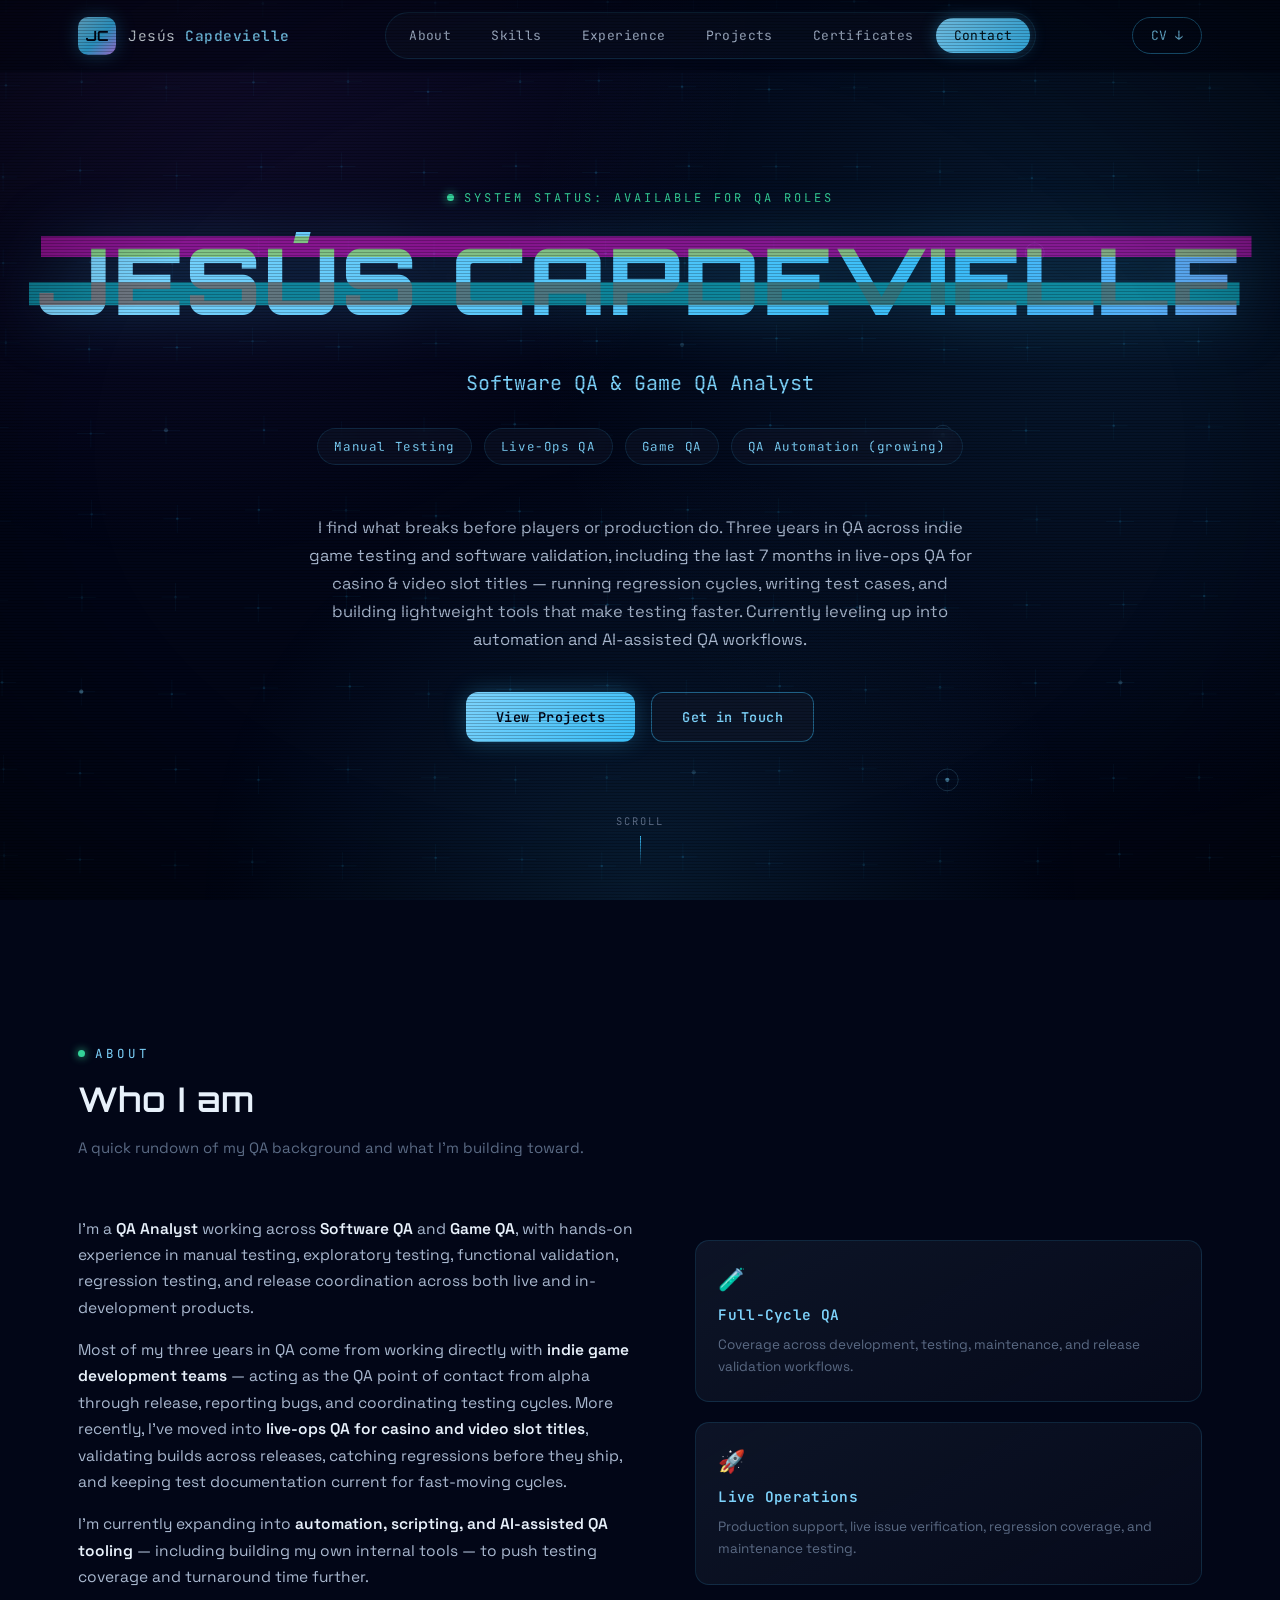
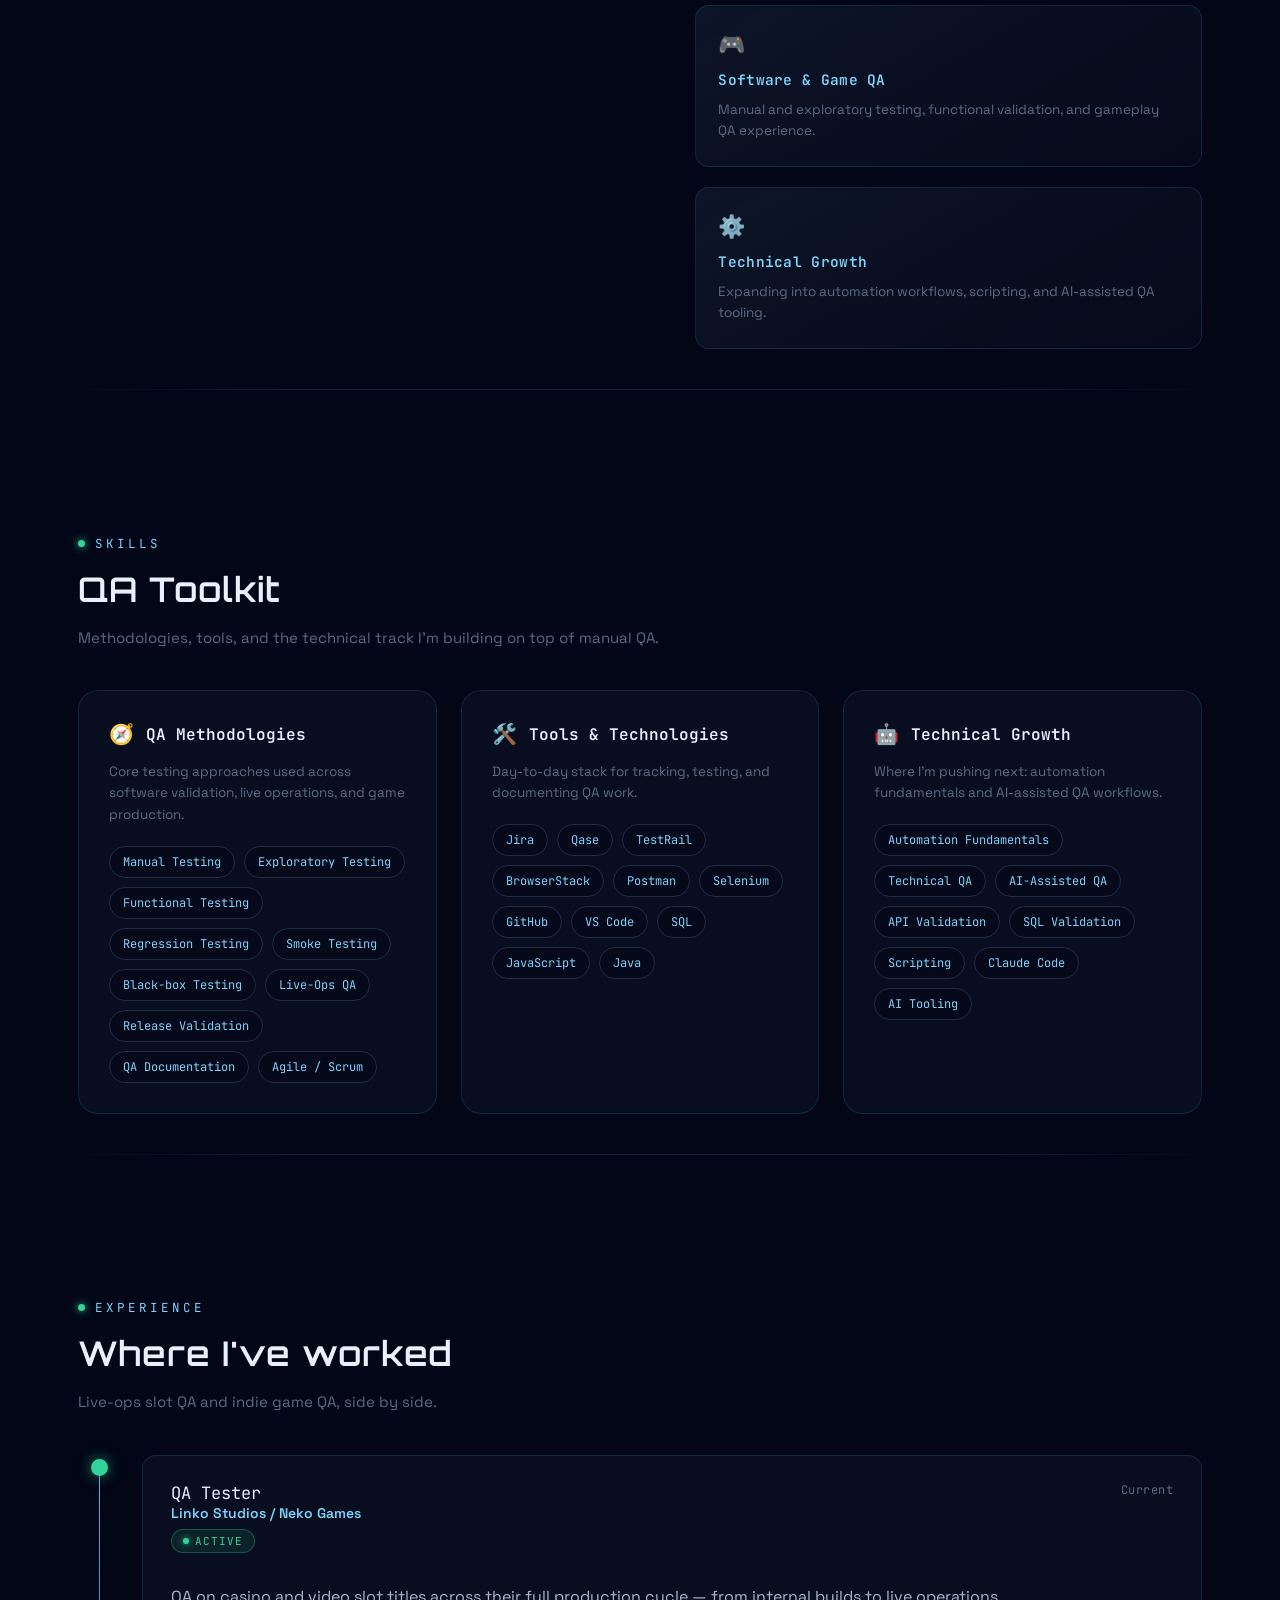
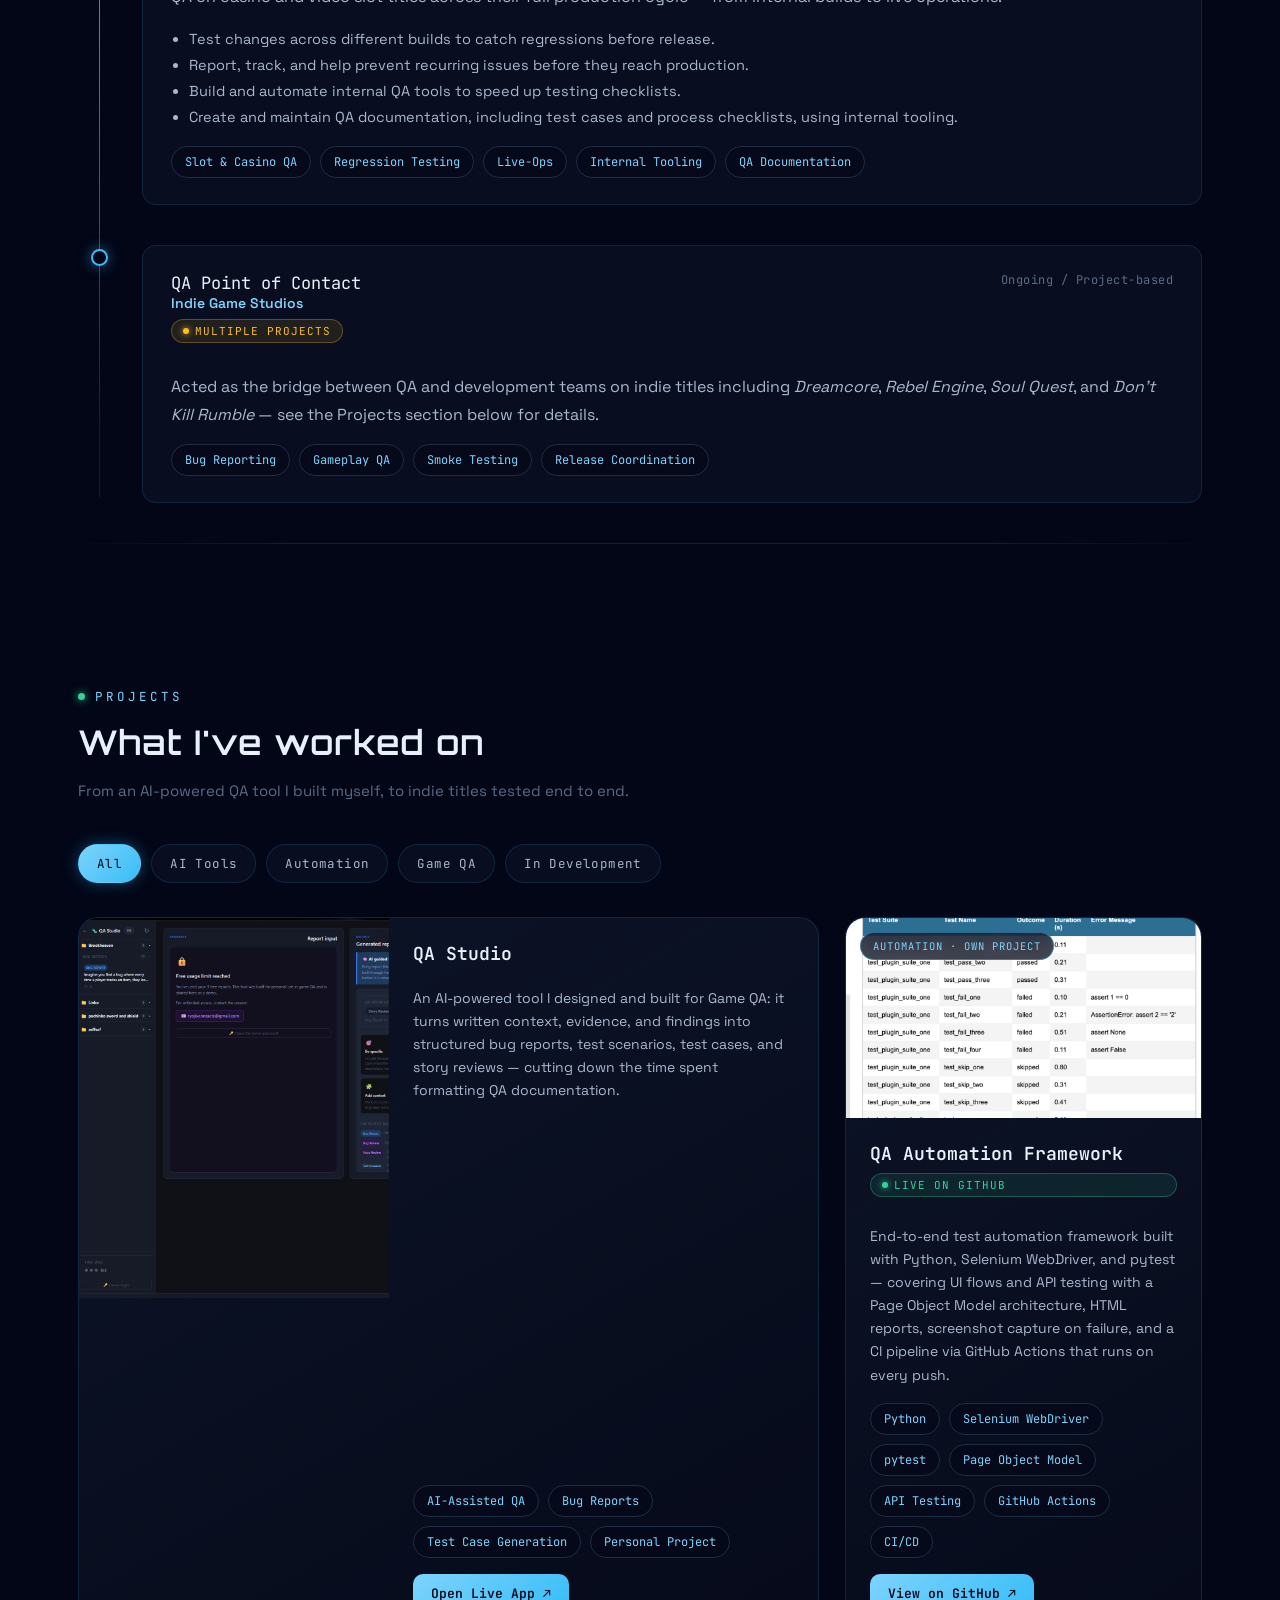
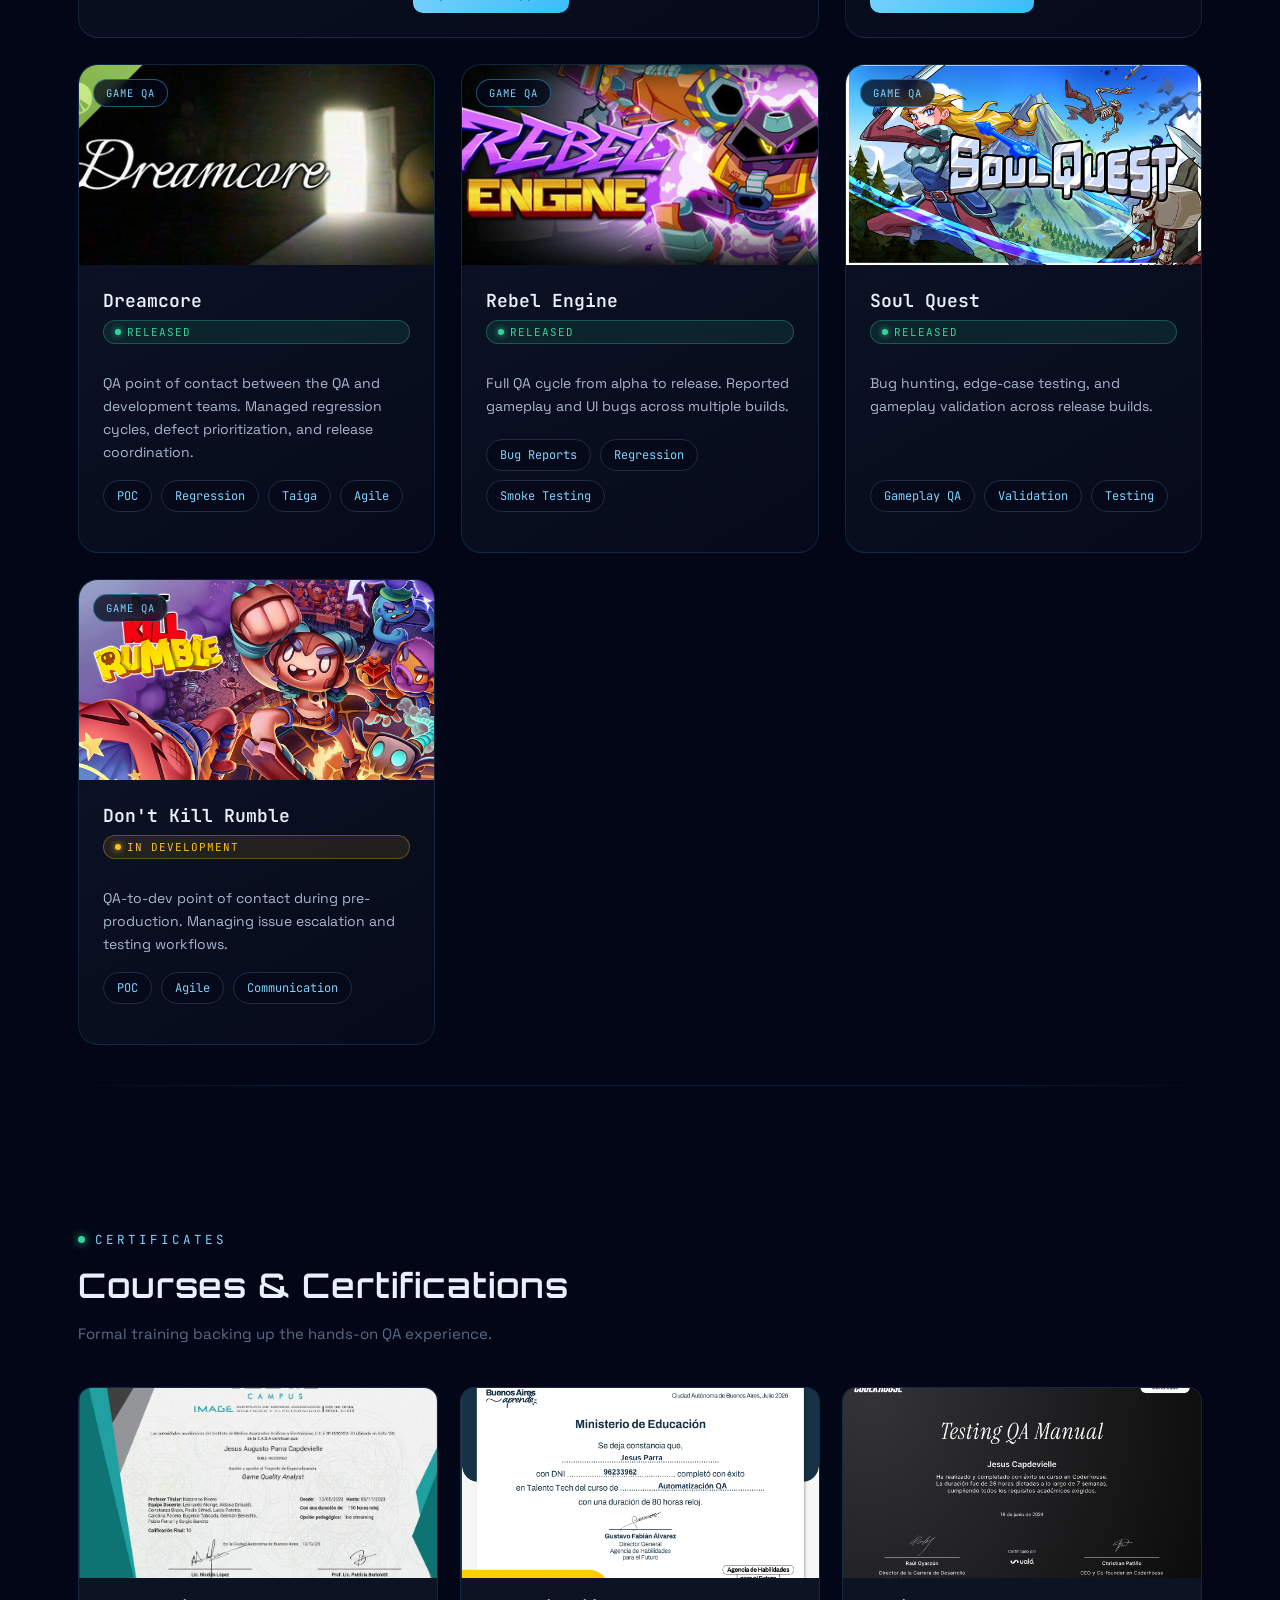
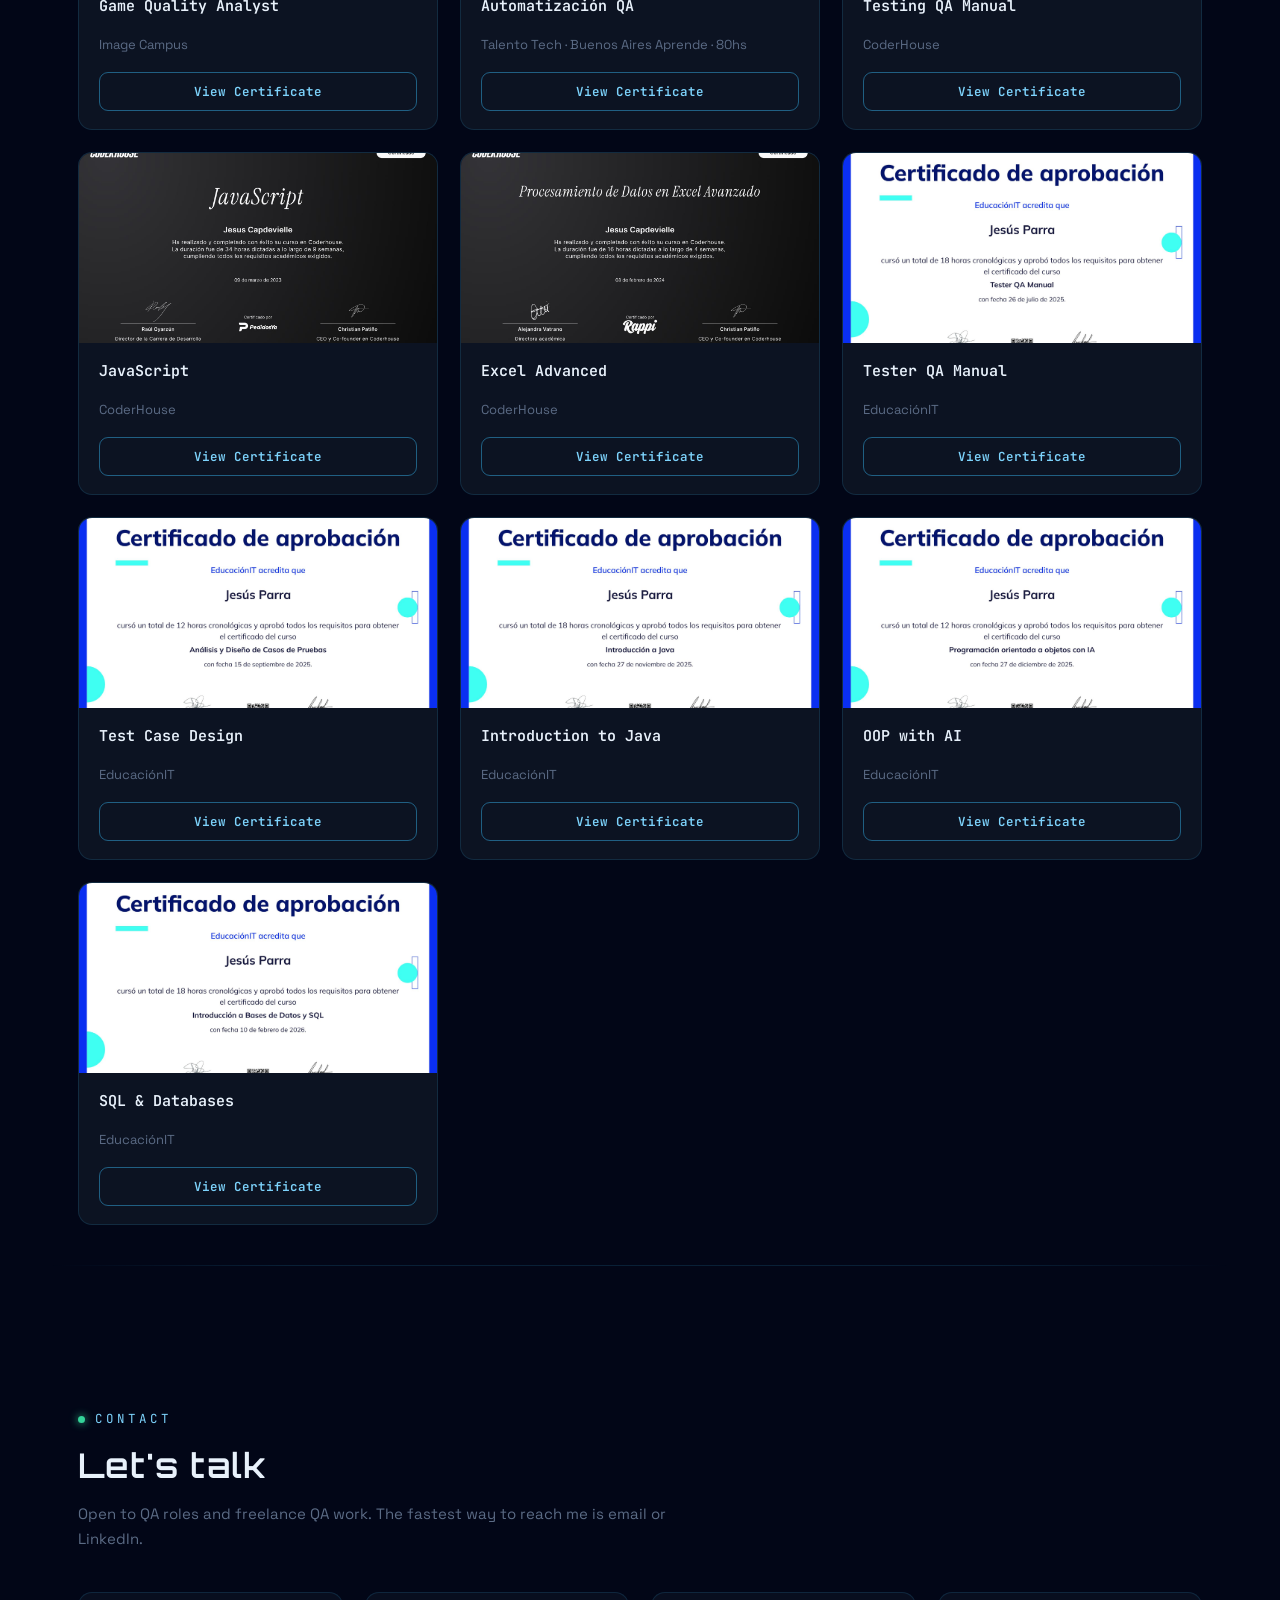
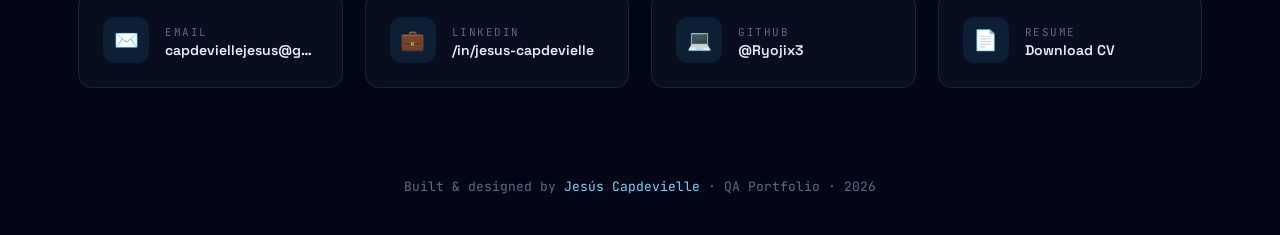
==== commit 9158b278: "fix qa ia studio" ====
--- a/index.html
+++ b/index.html
@@ -307,7 +307,7 @@
                 <div class="project-item featured" data-category="ai">
                     <div class="project-media">
                         <span class="badge-type">AI Tool · Own Project</span>
-                        <img src="assets/img/ai-qa-studio.svg" alt="QA Studio app preview" loading="lazy">
+                        <img src="assets/img/qa-studio-preview.png" alt="QA Studio app preview" loading="lazy">
                     </div>
                     <div class="project-content">
                         <h3>QA Studio</h3>
--- a/styles.css
+++ b/styles.css
@@ -1009,9 +1009,9 @@
     flex-shrink:0;
 }
 
-.project-item.featured .project-media{width:42%; height:auto; background:#0a0f1f; min-height:320px;}
-
-.project-item.featured .project-media img{object-fit:cover; padding:0; height:100%; width:100%; position:absolute; top:0; left:0;}
+.project-item.featured .project-media{width:42%; min-height:380px; background:#0a0f1f; position:relative; flex-shrink:0; overflow:hidden;}
+
+.project-item.featured .project-media img{position:absolute; inset:0; width:100%; height:100%; object-fit:cover; object-position:left top;}
 
 @media (max-width:860px){
     .project-item.featured .project-media{width:100%; height:200px;}
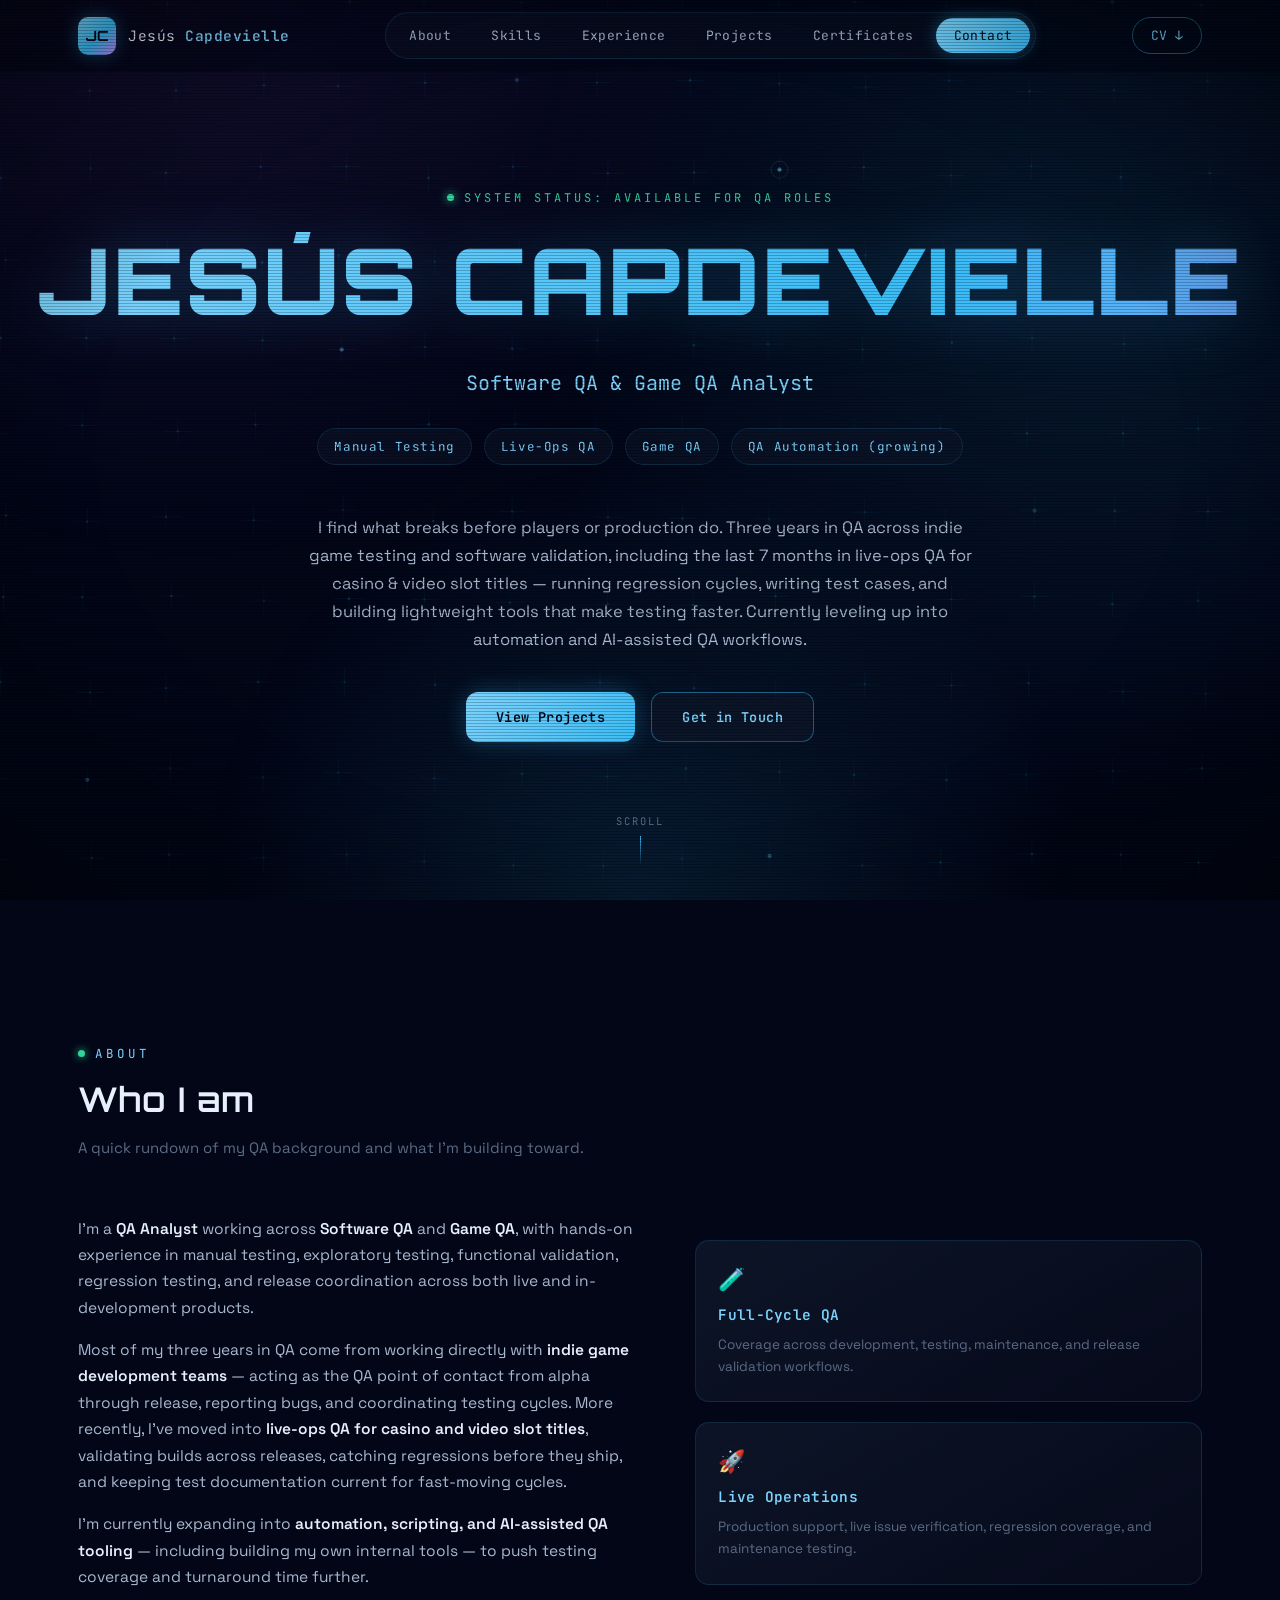
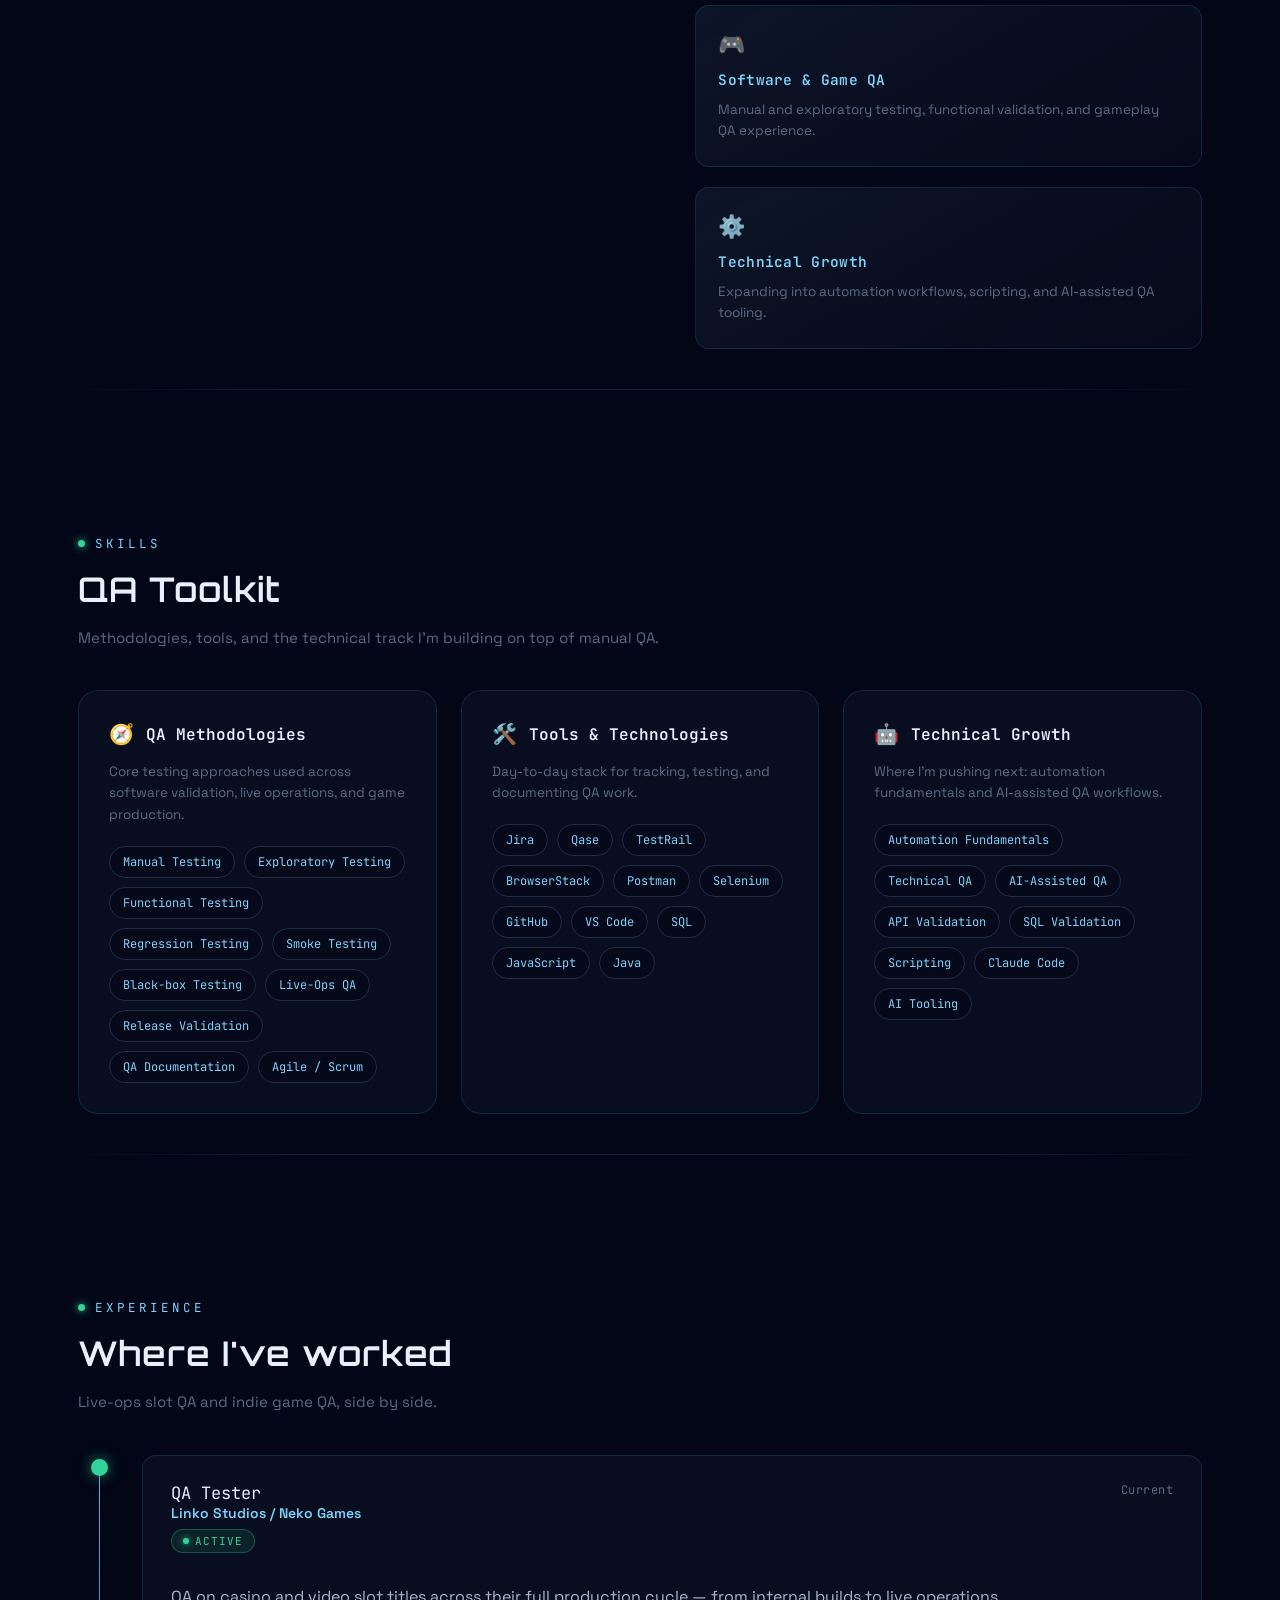
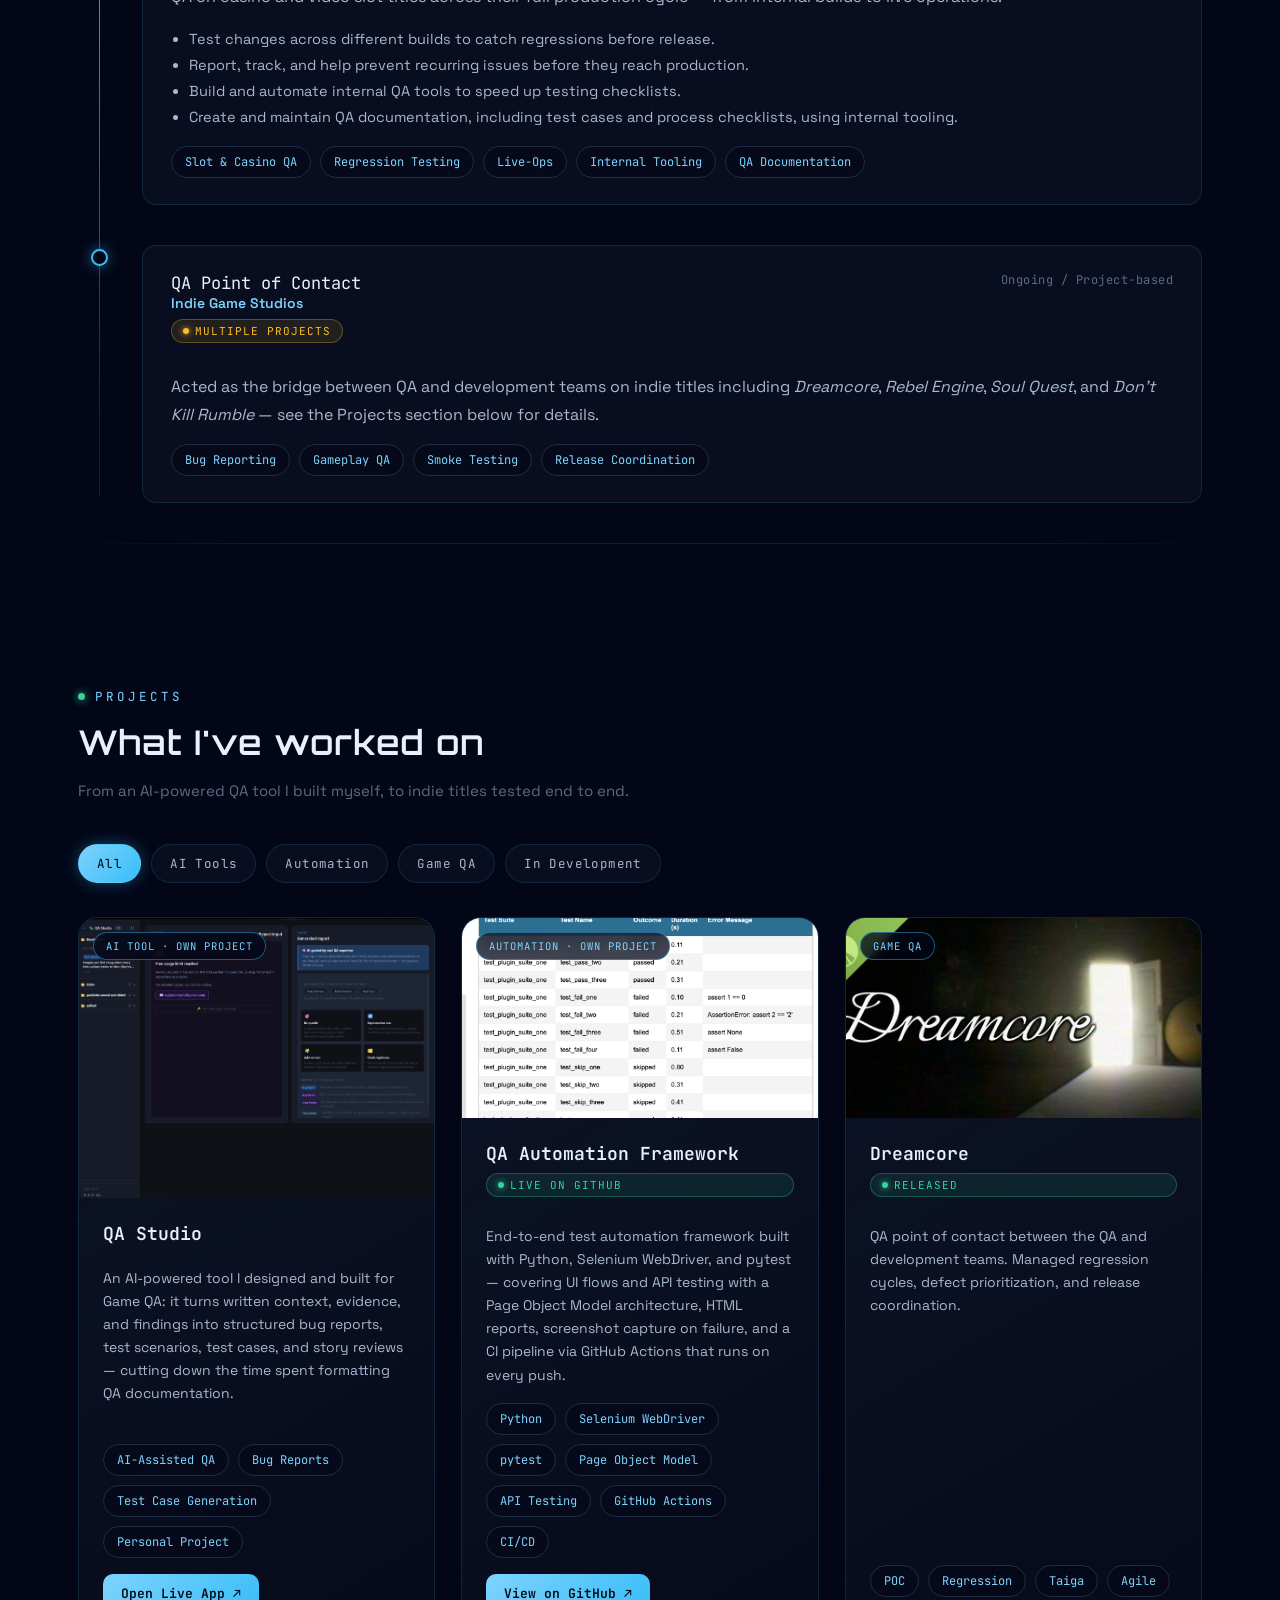
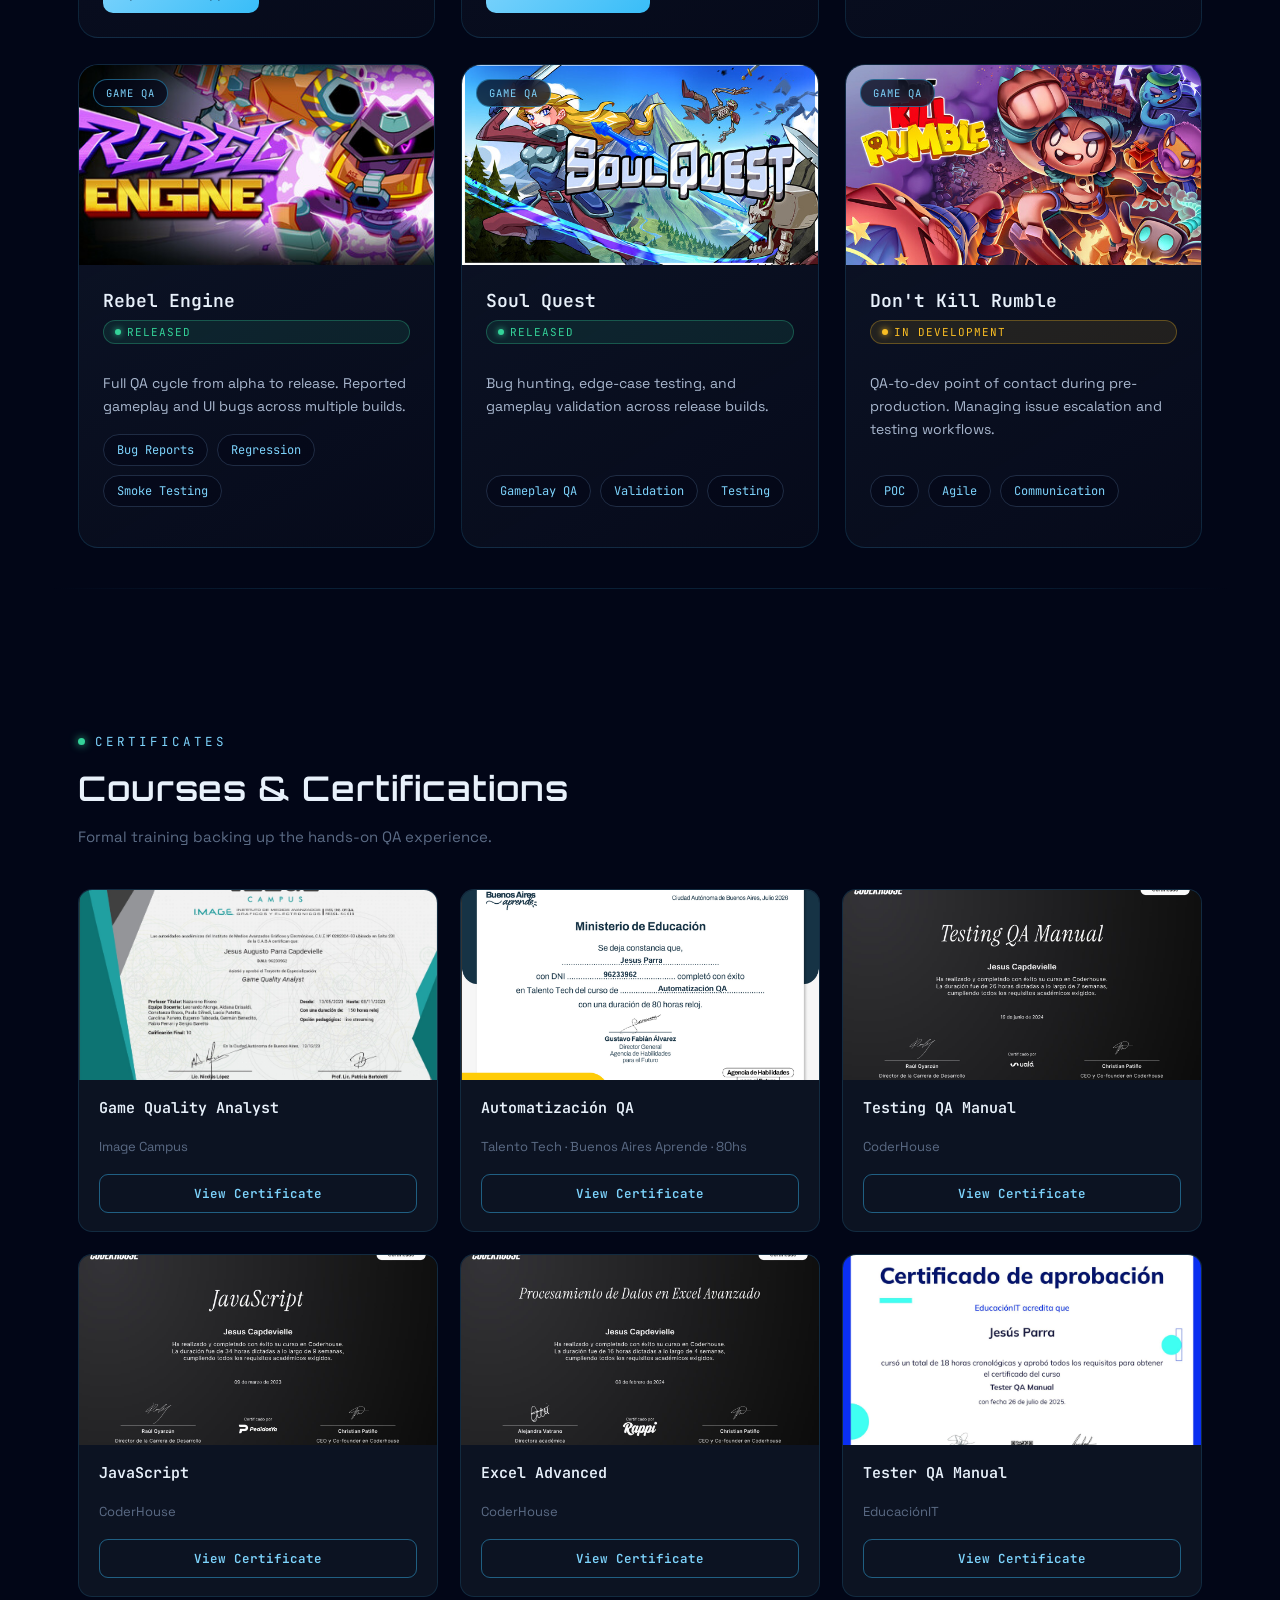
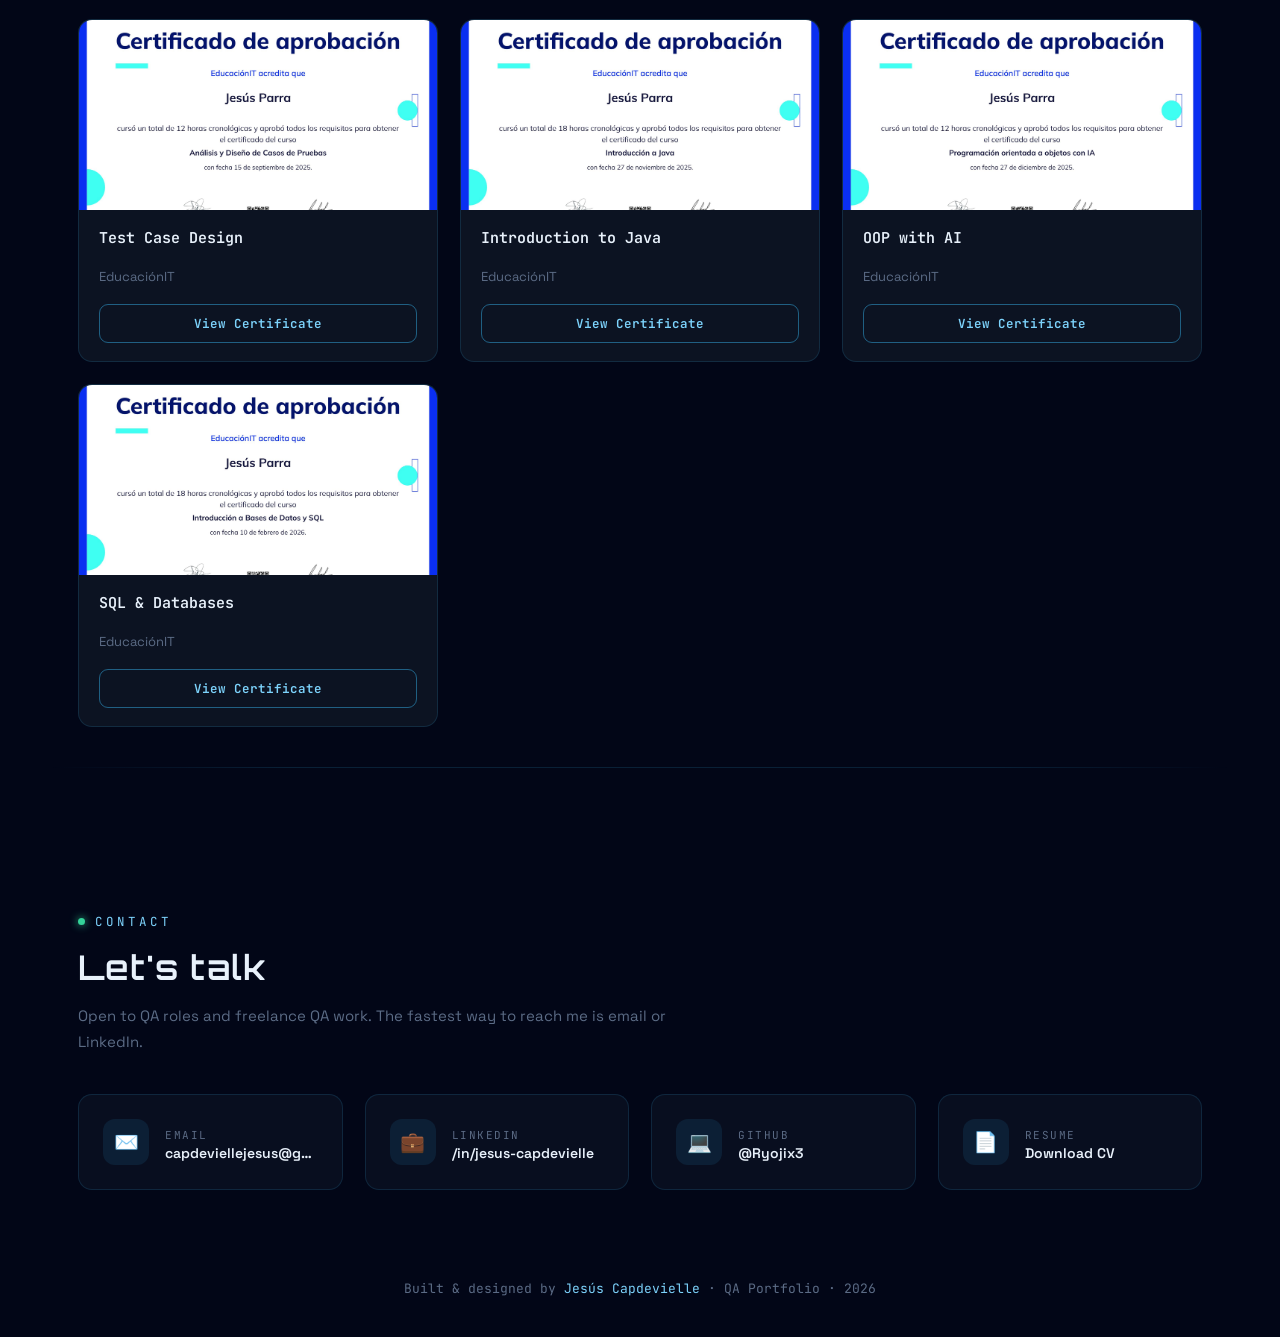
==== commit 23b1419d: "Update index.html" ====
--- a/index.html
+++ b/index.html
@@ -471,7 +471,7 @@
                     <div class="cert-content">
                         <h3>Automatización QA</h3>
                         <p>Talento Tech · Buenos Aires Aprende · 80hs</p>
-                        <a href="assets/certificates/automation_qa_talentotech.png" target="_blank" rel="noopener">View Certificate</a>
+                        <a href="assets/certificates/automation_qa_talentotech.jpg" target="_blank" rel="noopener">View Certificate</a>
                     </div>
                 </div>
 
--- a/styles.css
+++ b/styles.css
@@ -986,12 +986,7 @@
 .project-item.hidden-filter{display:none;}
 
 .project-item.featured{
-    grid-column:span 2;
-    flex-direction:row;
-}
-
-@media (max-width:860px){
-    .project-item.featured{grid-column:span 1; flex-direction:column;}
+    flex-direction:column;
 }
 
 .project-item:hover{
@@ -1009,12 +1004,12 @@
     flex-shrink:0;
 }
 
-.project-item.featured .project-media{width:42%; min-height:380px; background:#0a0f1f; position:relative; flex-shrink:0; overflow:hidden;}
-
-.project-item.featured .project-media img{position:absolute; inset:0; width:100%; height:100%; object-fit:cover; object-position:left top;}
+.project-item.featured .project-media{width:100%; height:280px; background:#0a0f1f; position:relative; overflow:hidden;}
+
+.project-item.featured .project-media img{width:100%; height:100%; object-fit:cover; object-position:left top;}
 
 @media (max-width:860px){
-    .project-item.featured .project-media{width:100%; height:200px;}
+    .project-item.featured .project-media{height:200px;}
 }
 
 .project-media img{
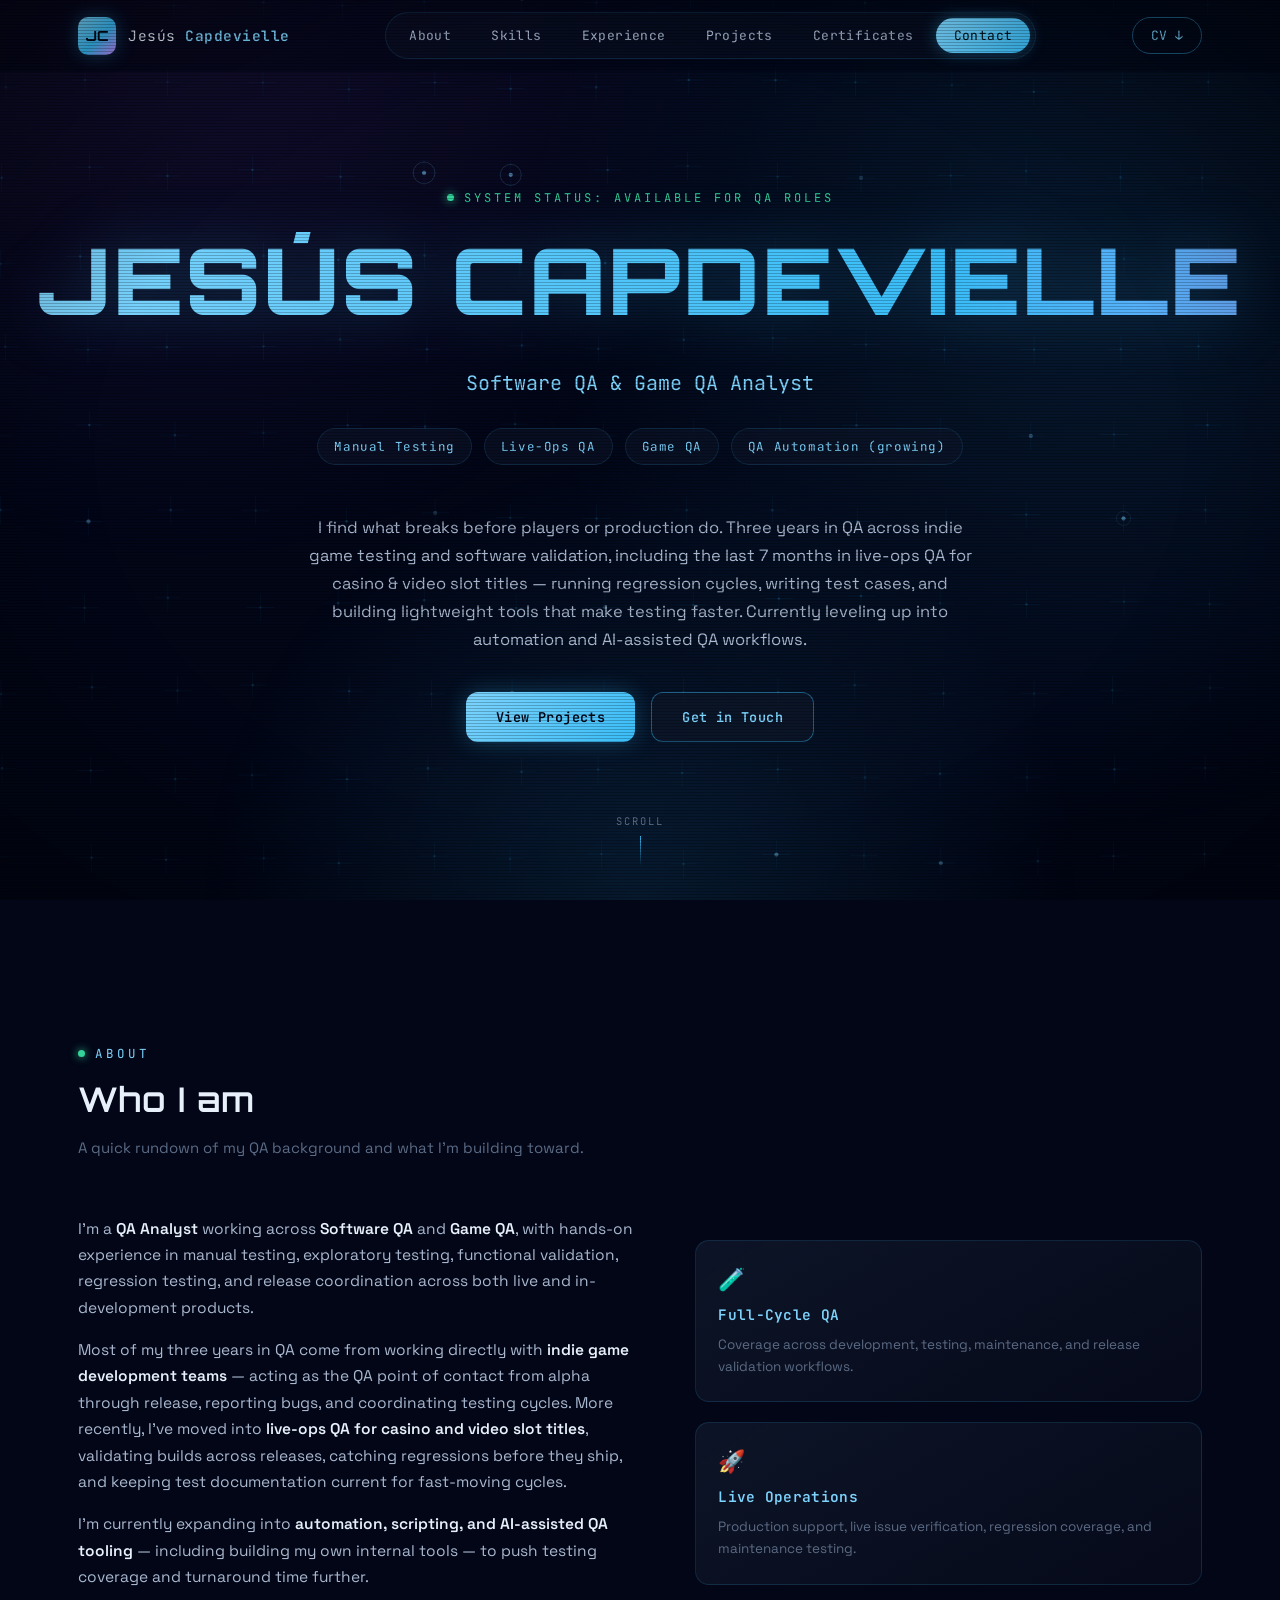
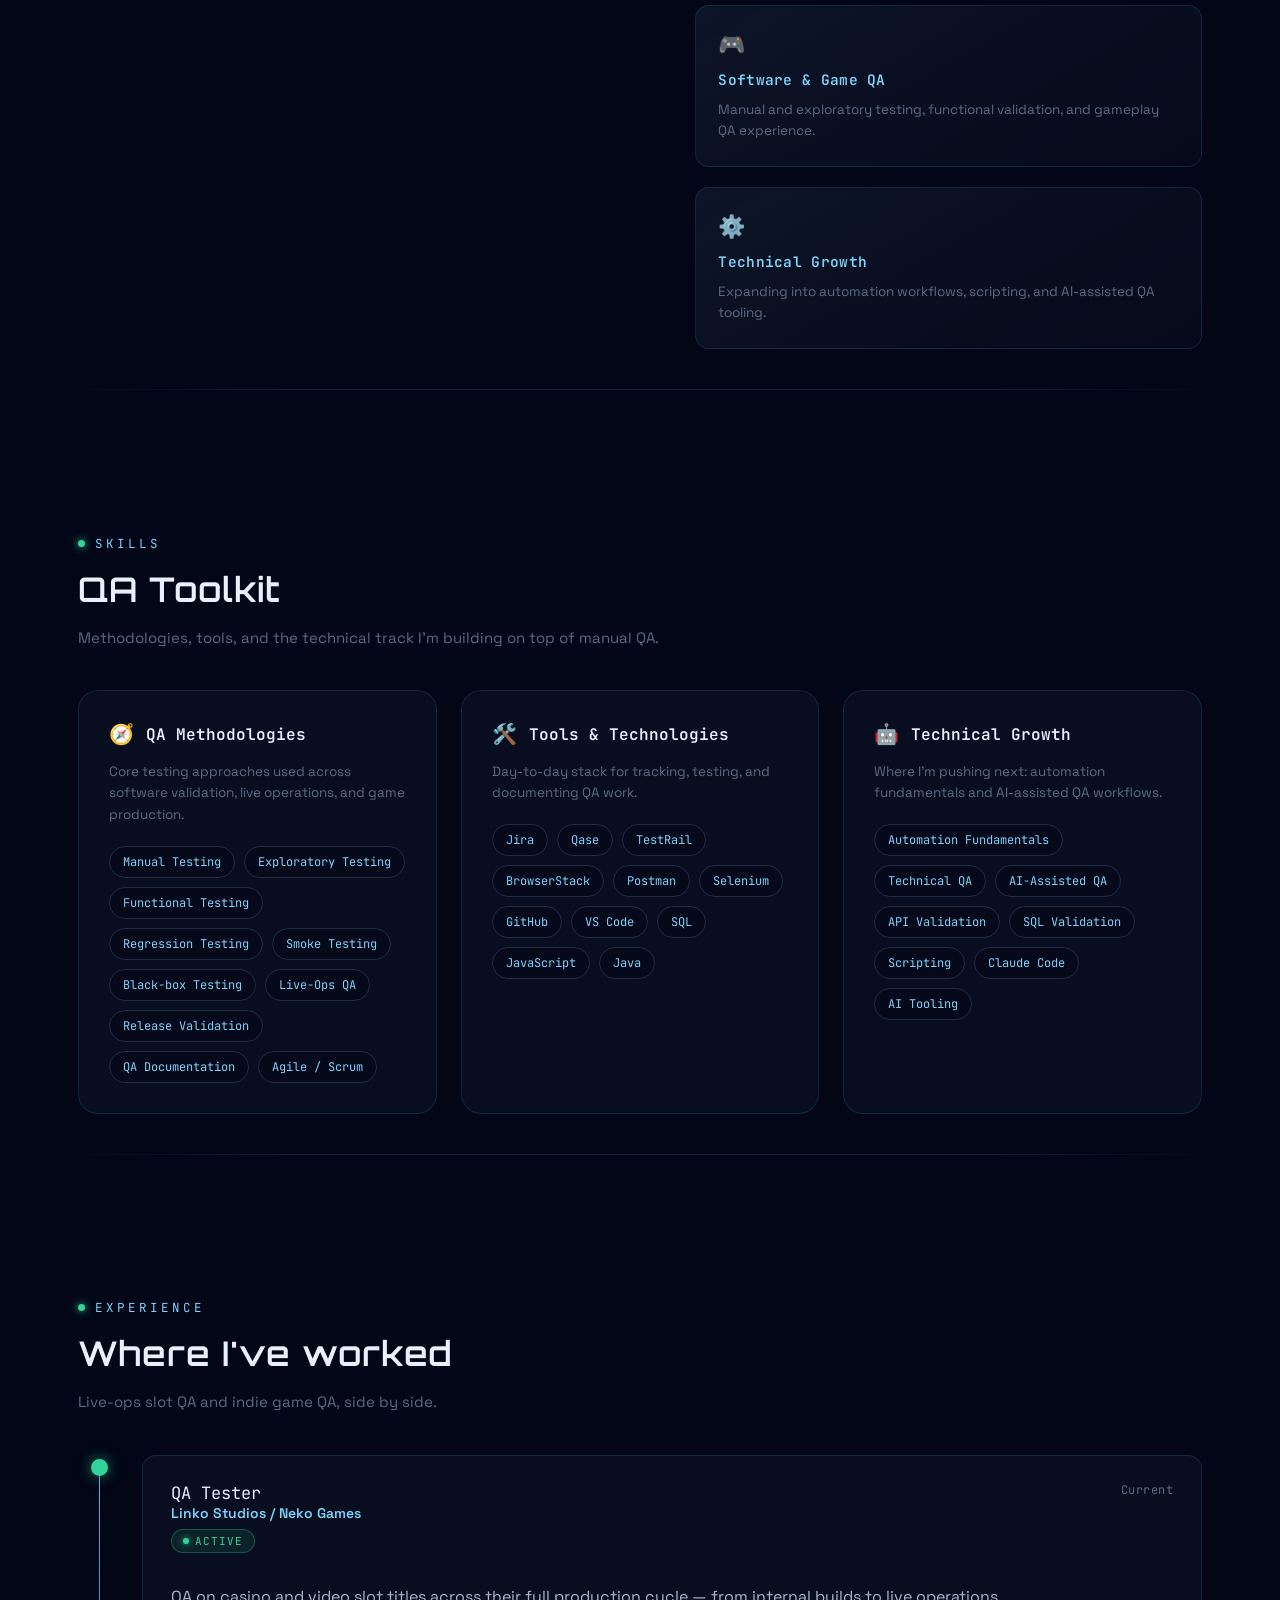
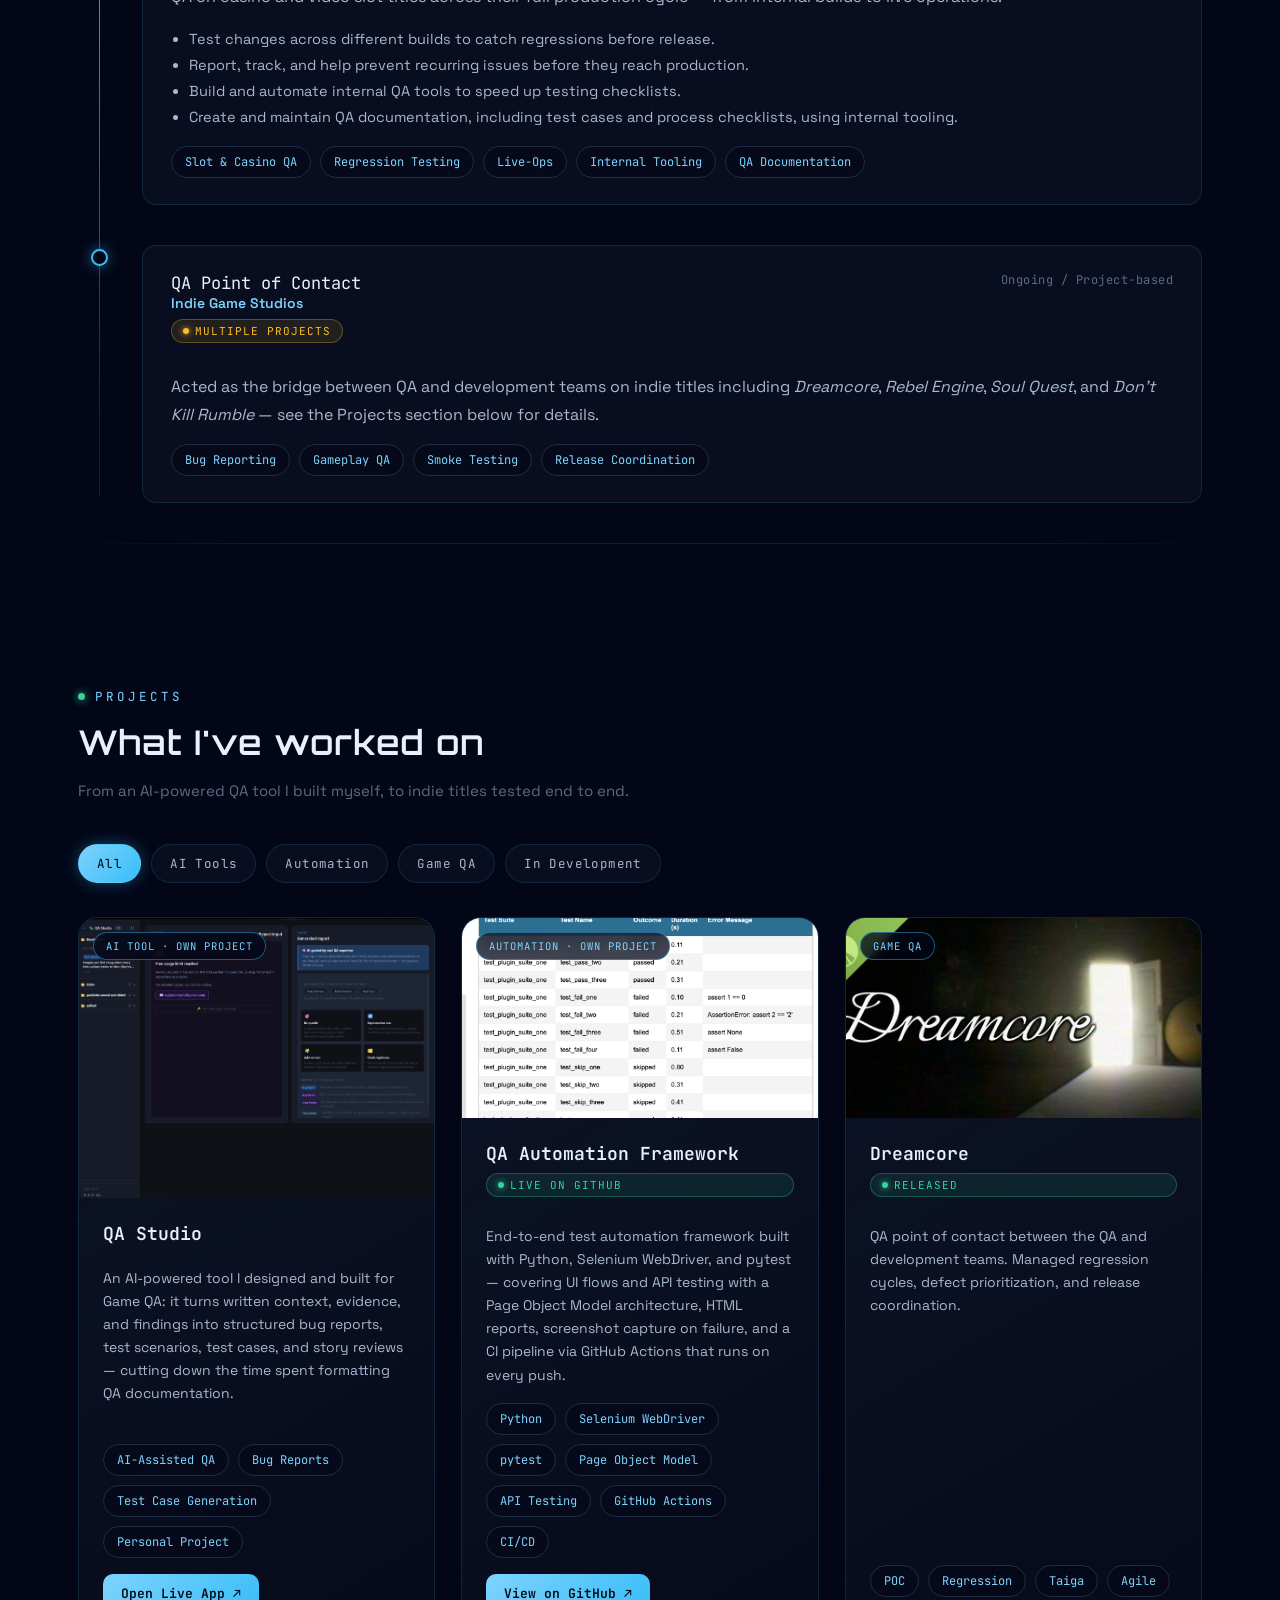
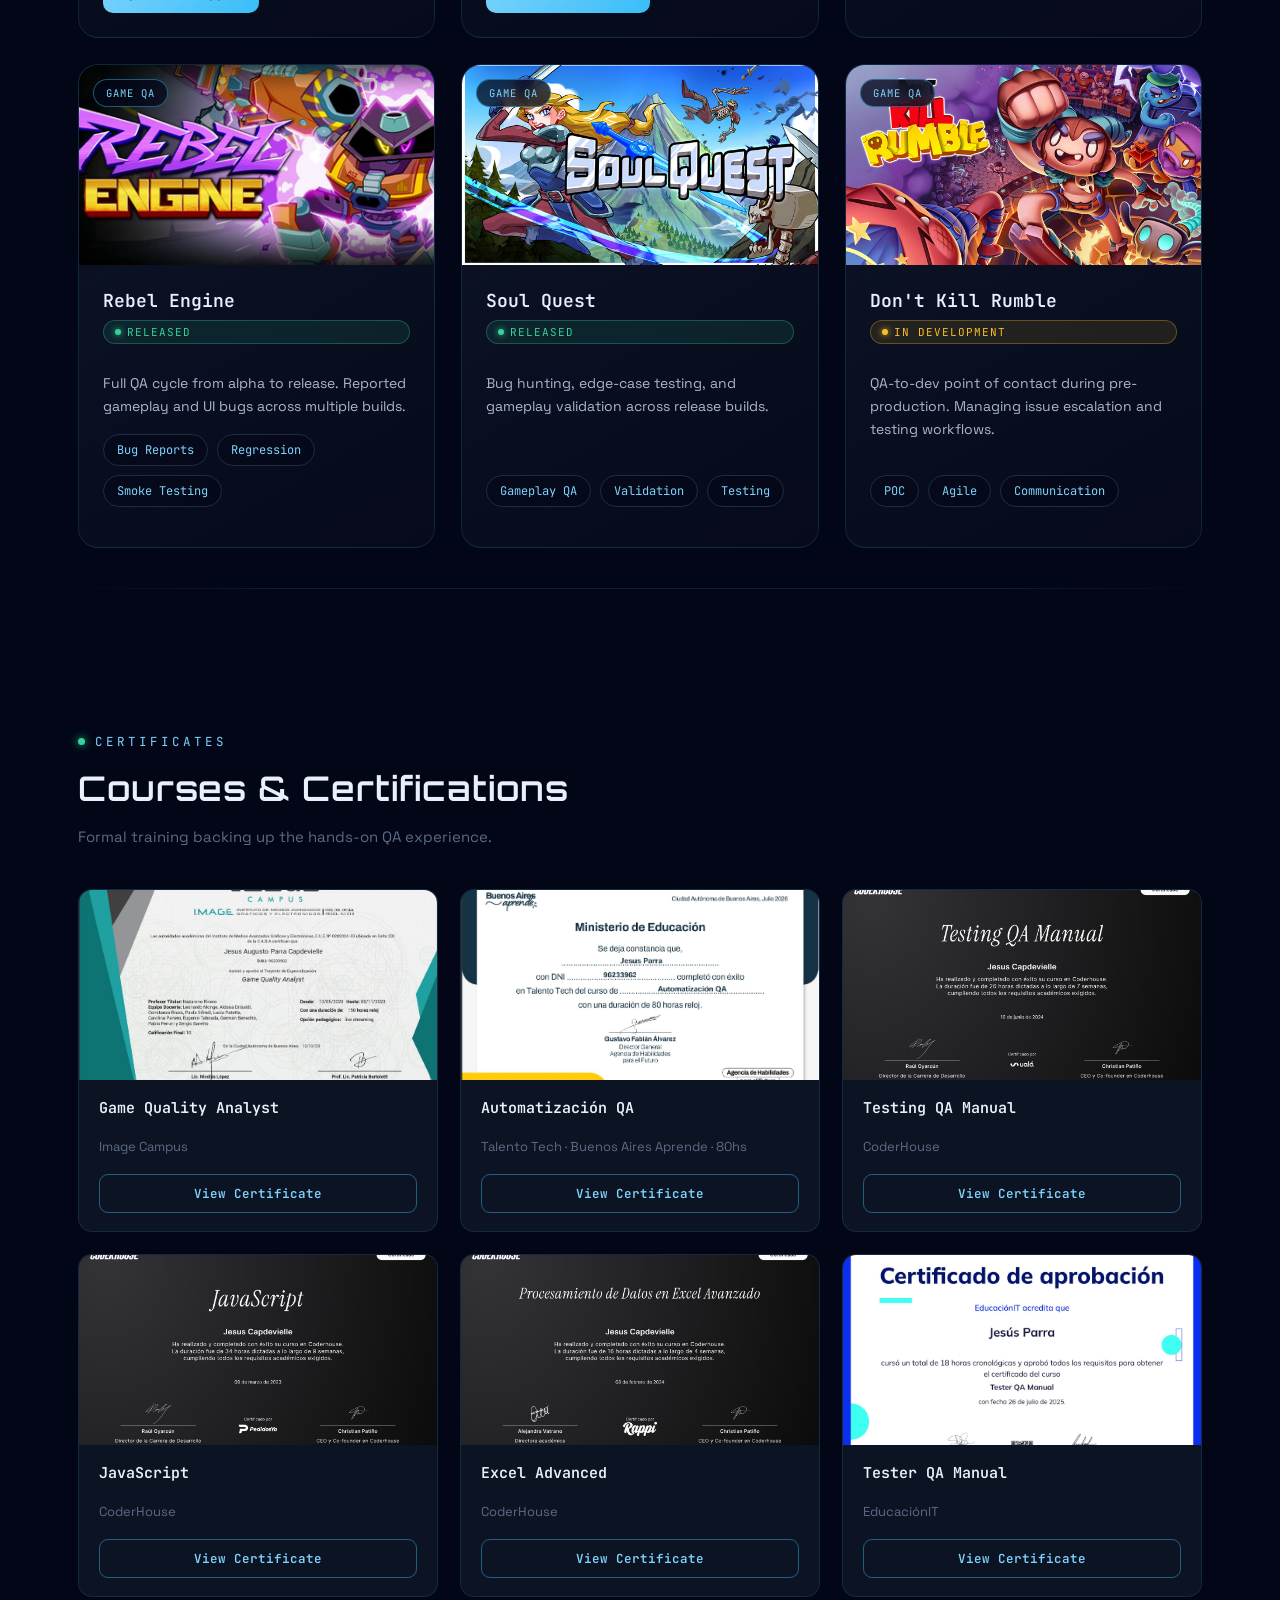
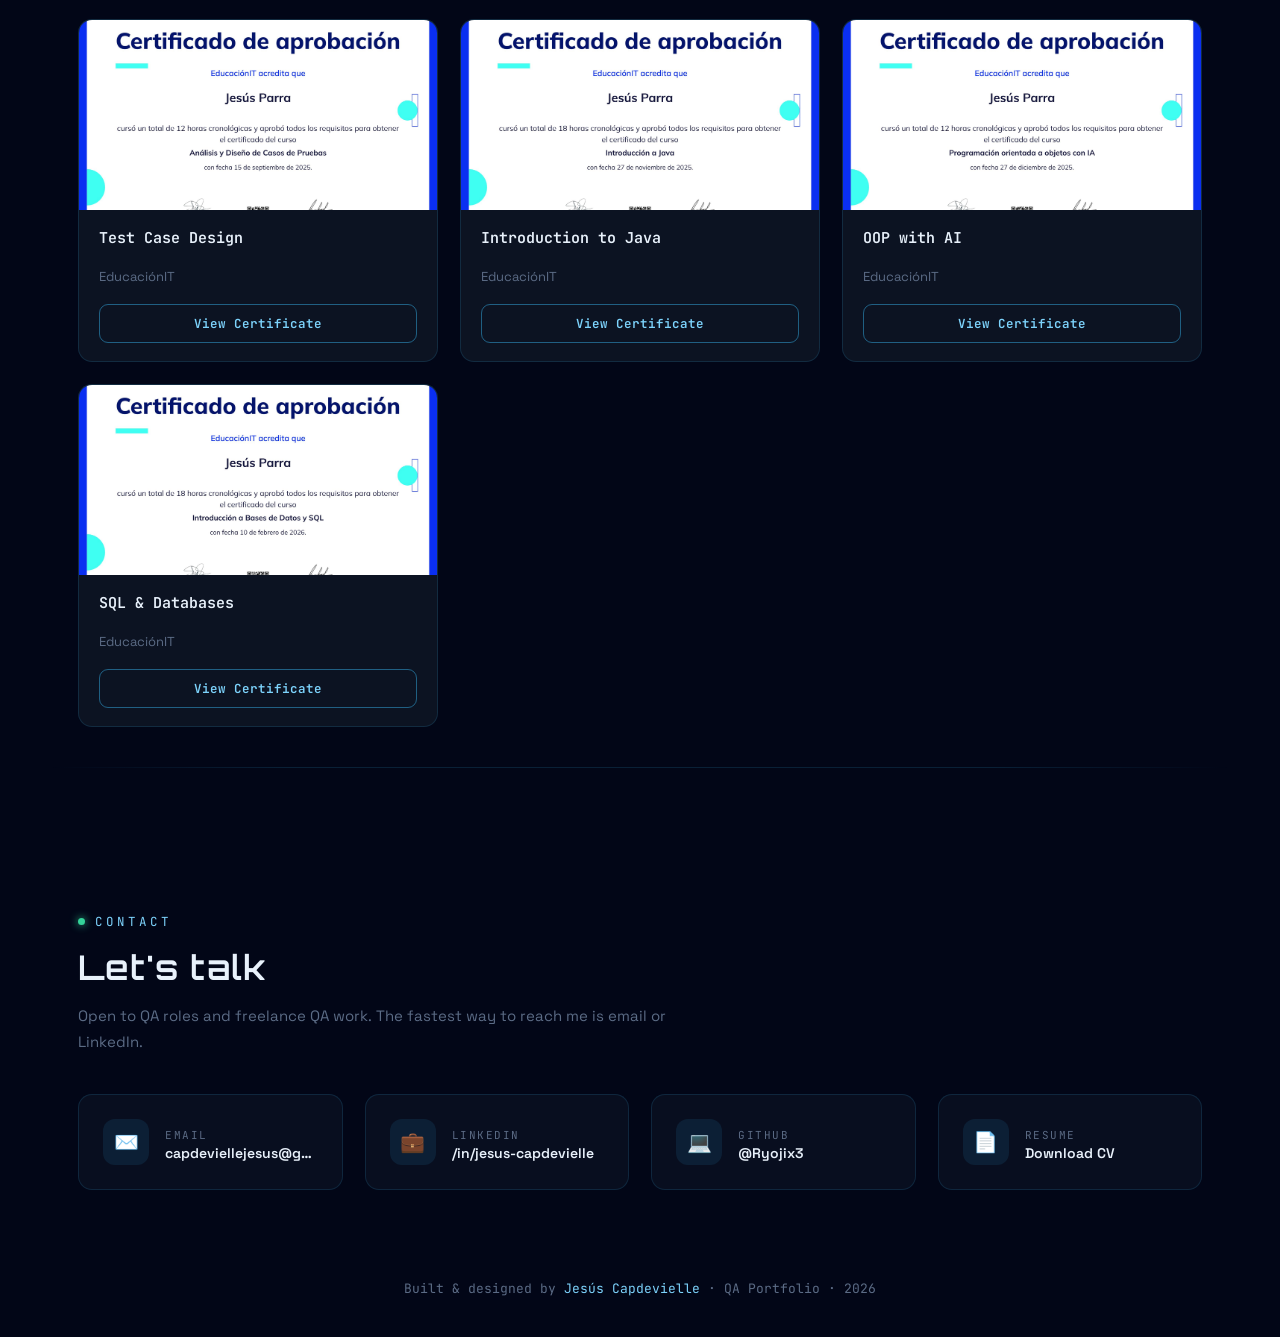
==== commit 5d715932: "asd" ====
--- a/index.html
+++ b/index.html
@@ -471,7 +471,7 @@
                     <div class="cert-content">
                         <h3>Automatización QA</h3>
                         <p>Talento Tech · Buenos Aires Aprende · 80hs</p>
-                        <a href="assets/certificates/automation_qa_talentotech.jpg" target="_blank" rel="noopener">View Certificate</a>
+                        <a href="assets/certificates/automation_qa_talentotech.png" target="_blank" rel="noopener">View Certificate</a>
                     </div>
                 </div>
 
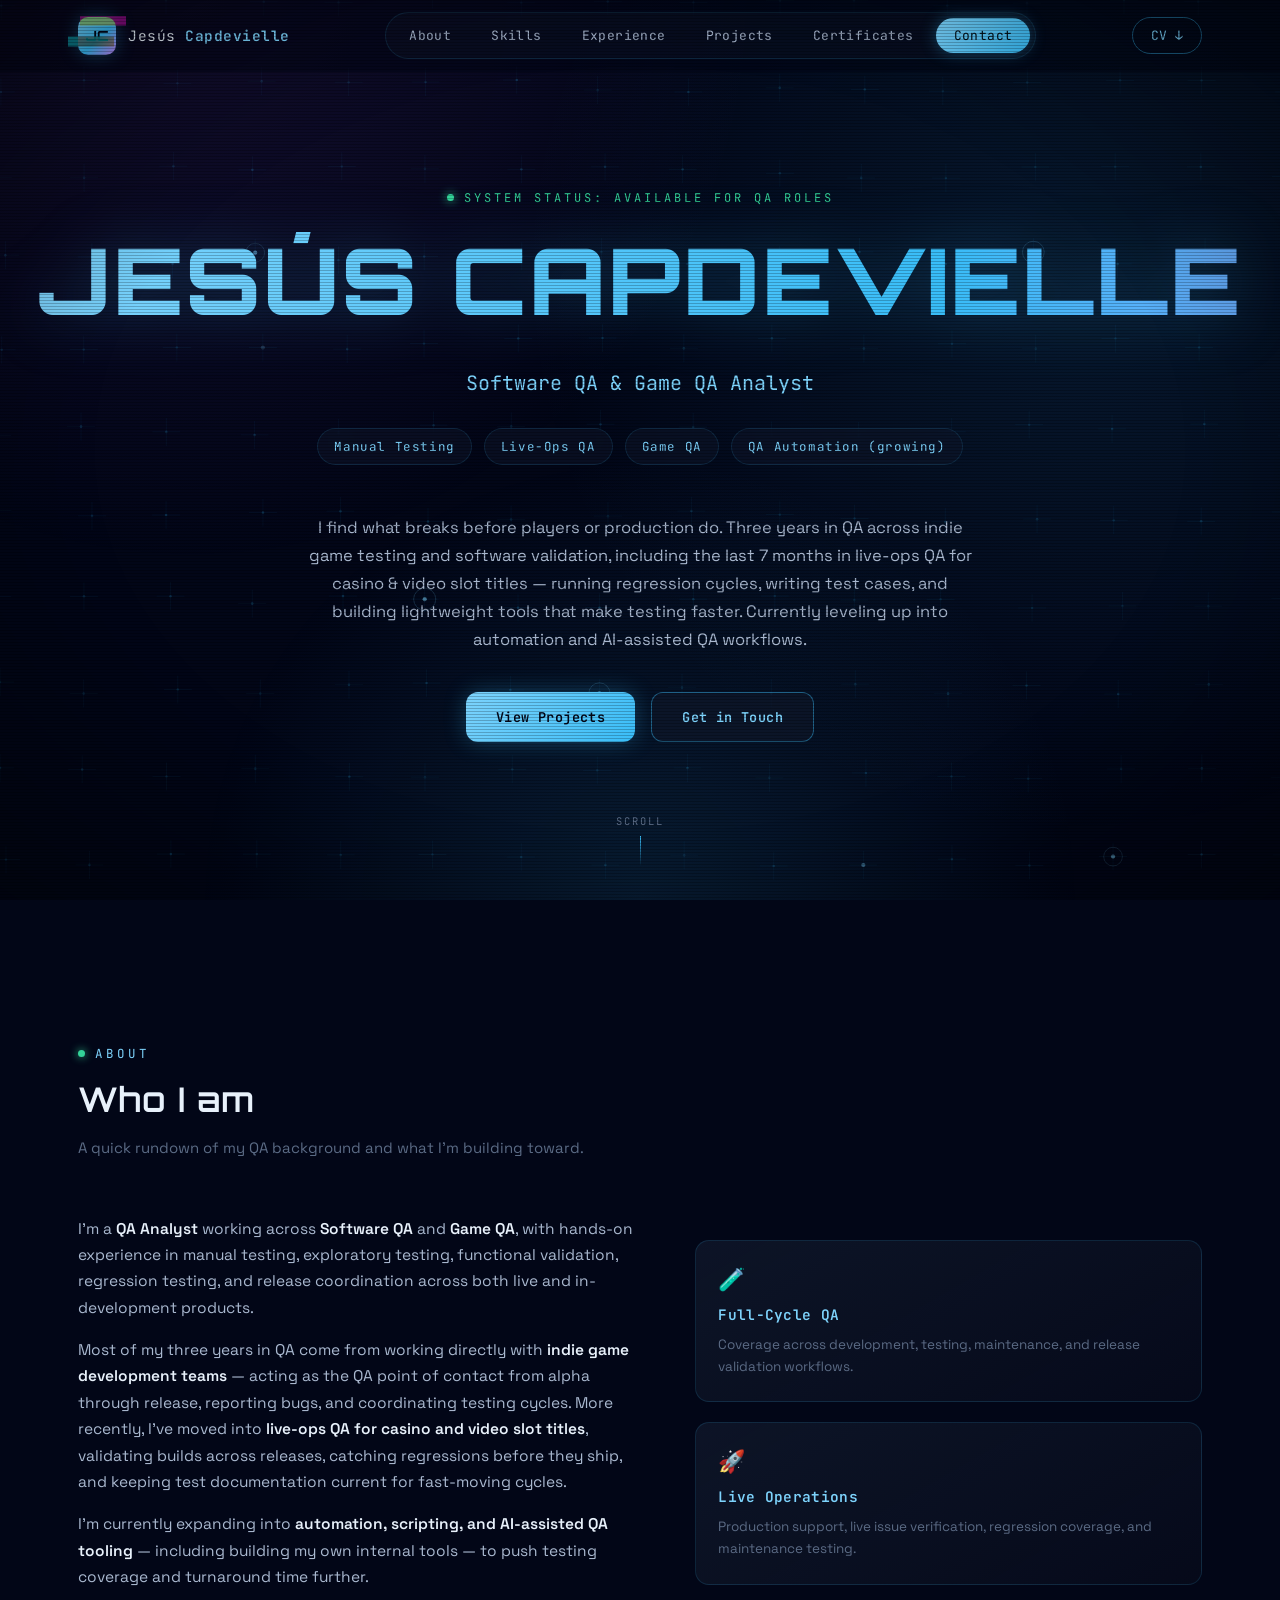
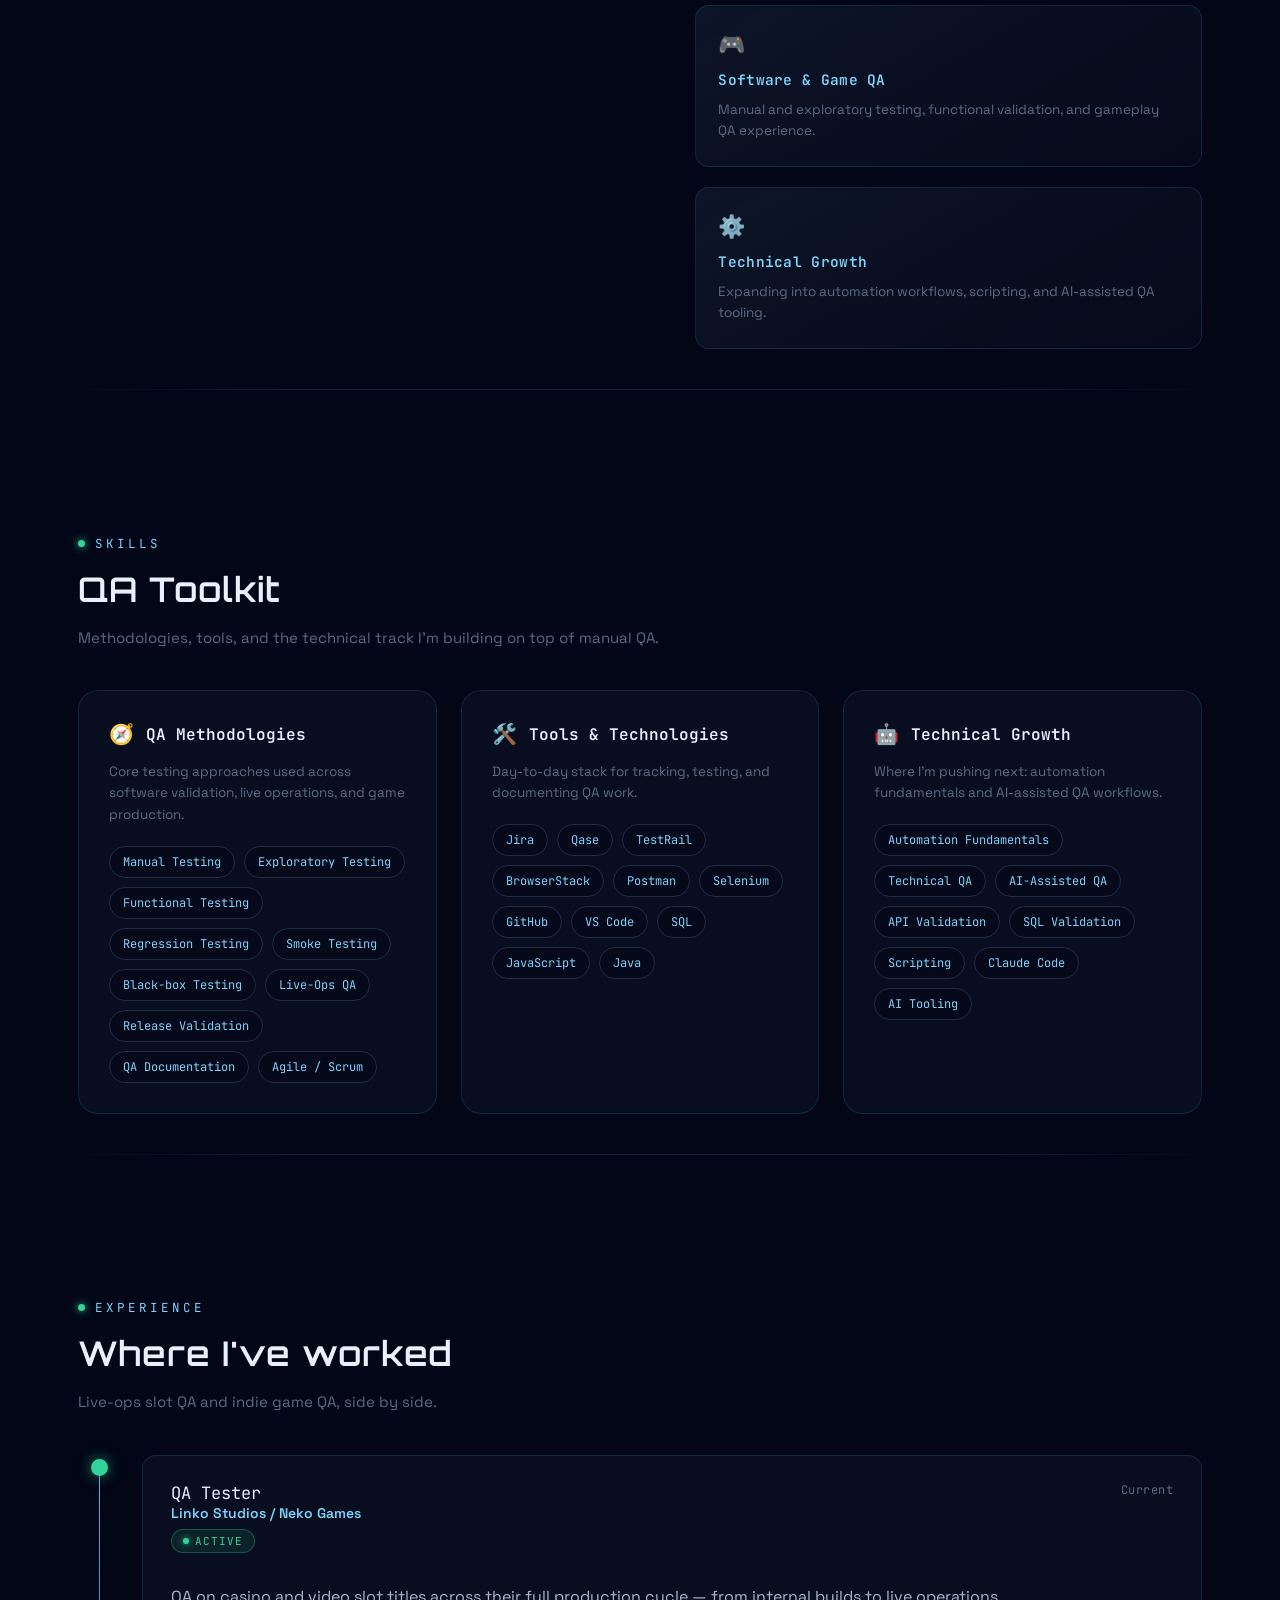
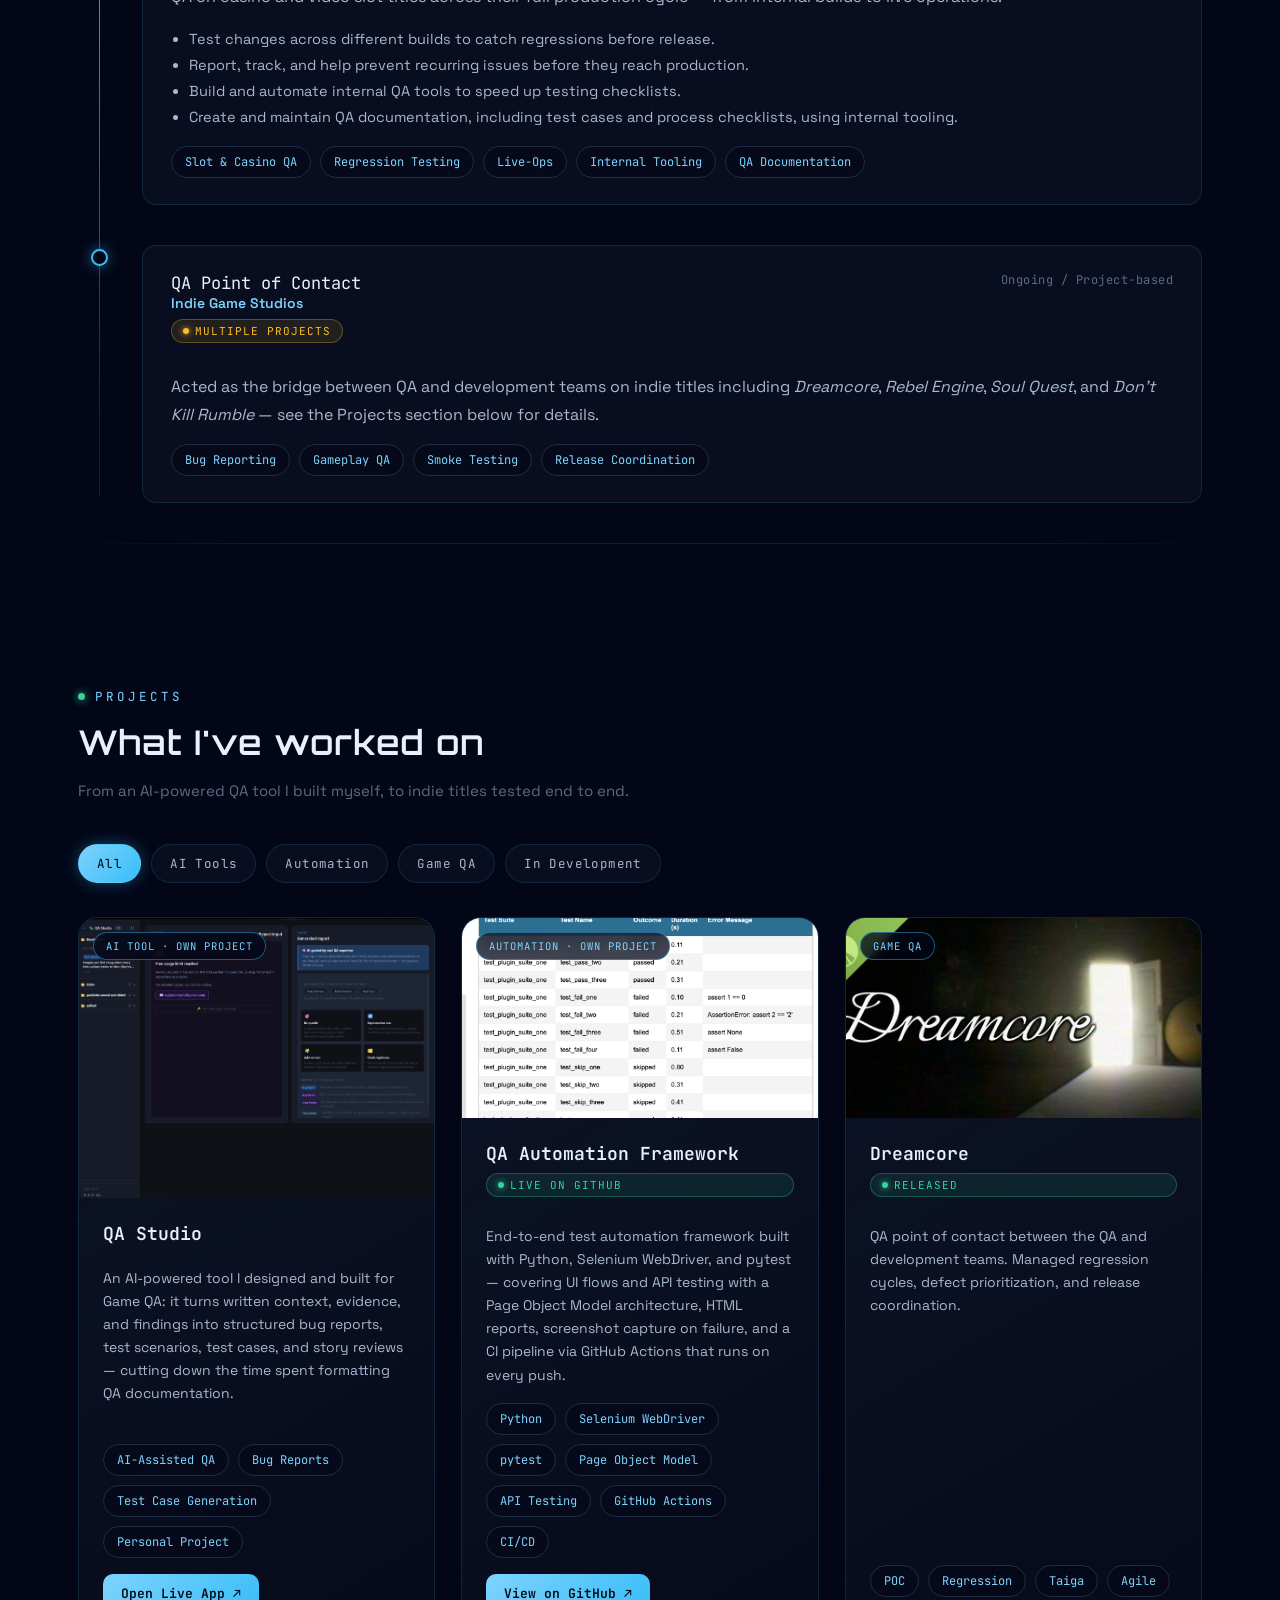
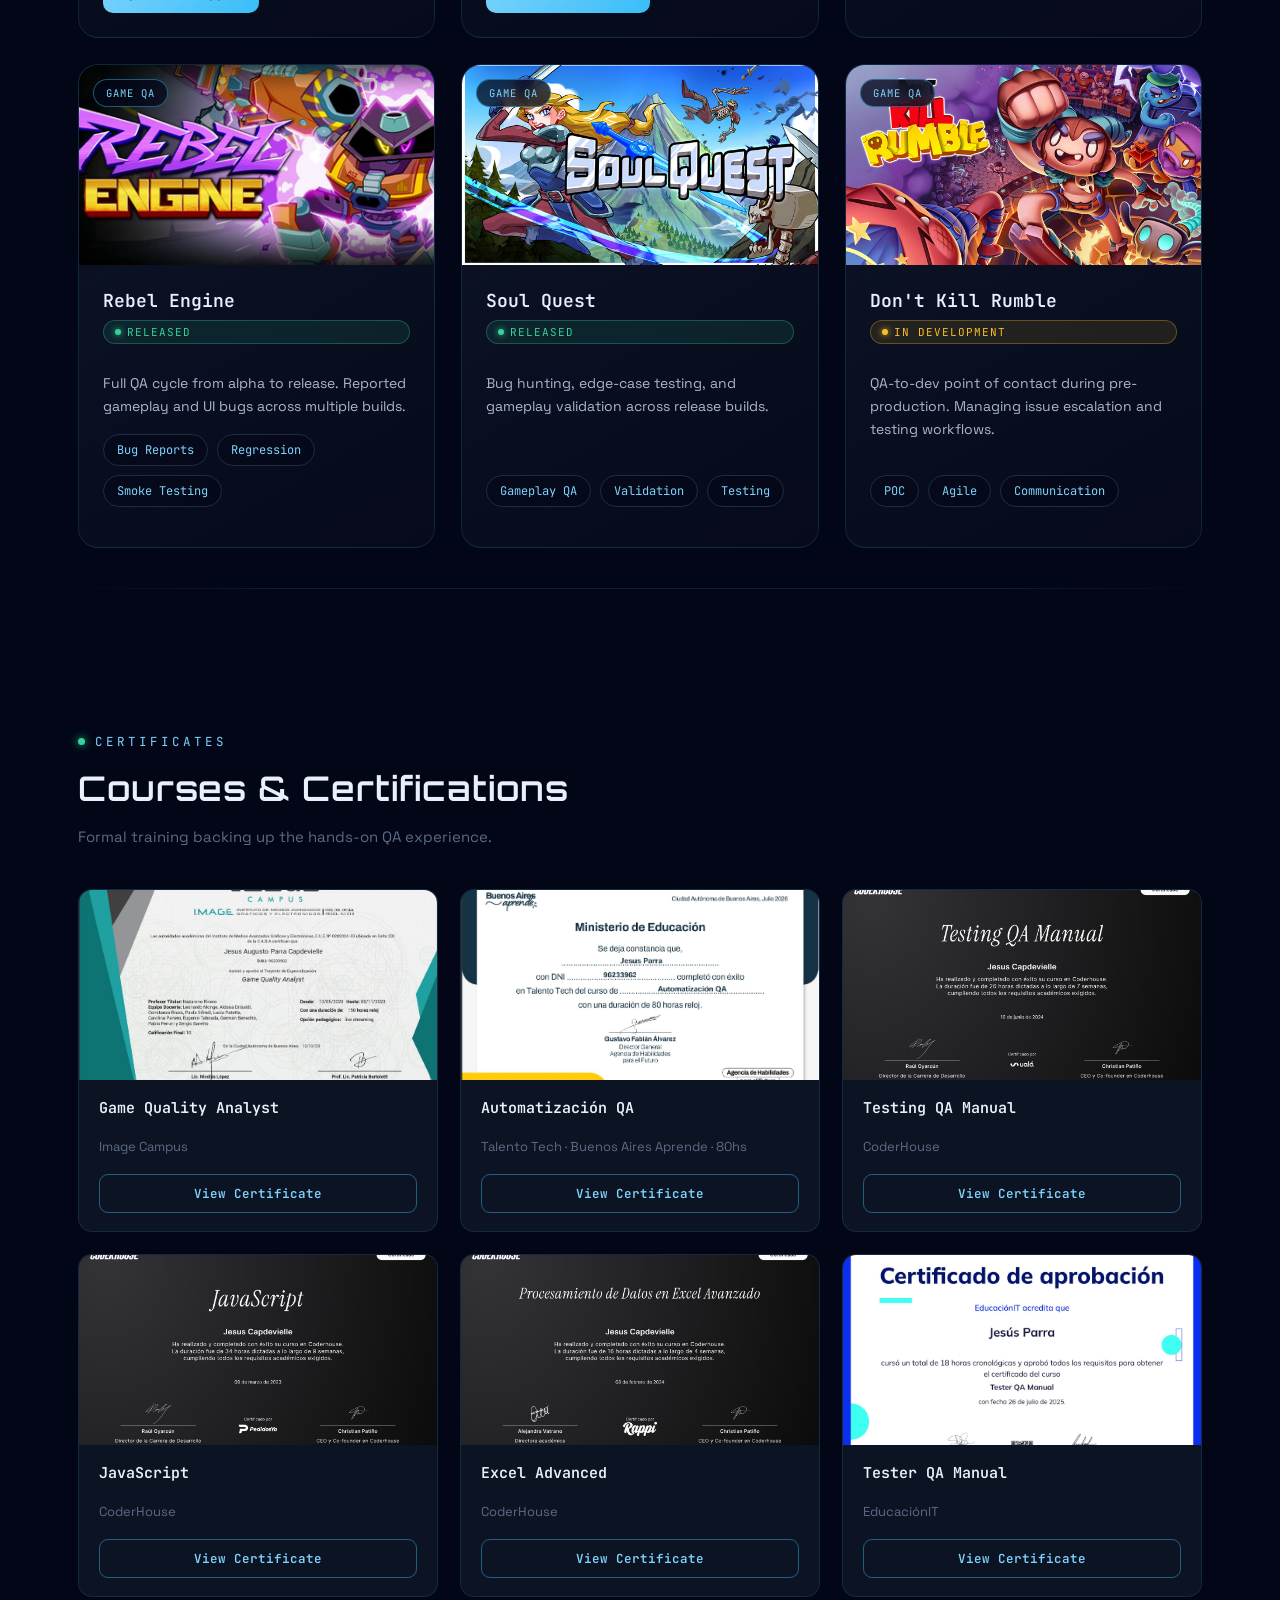
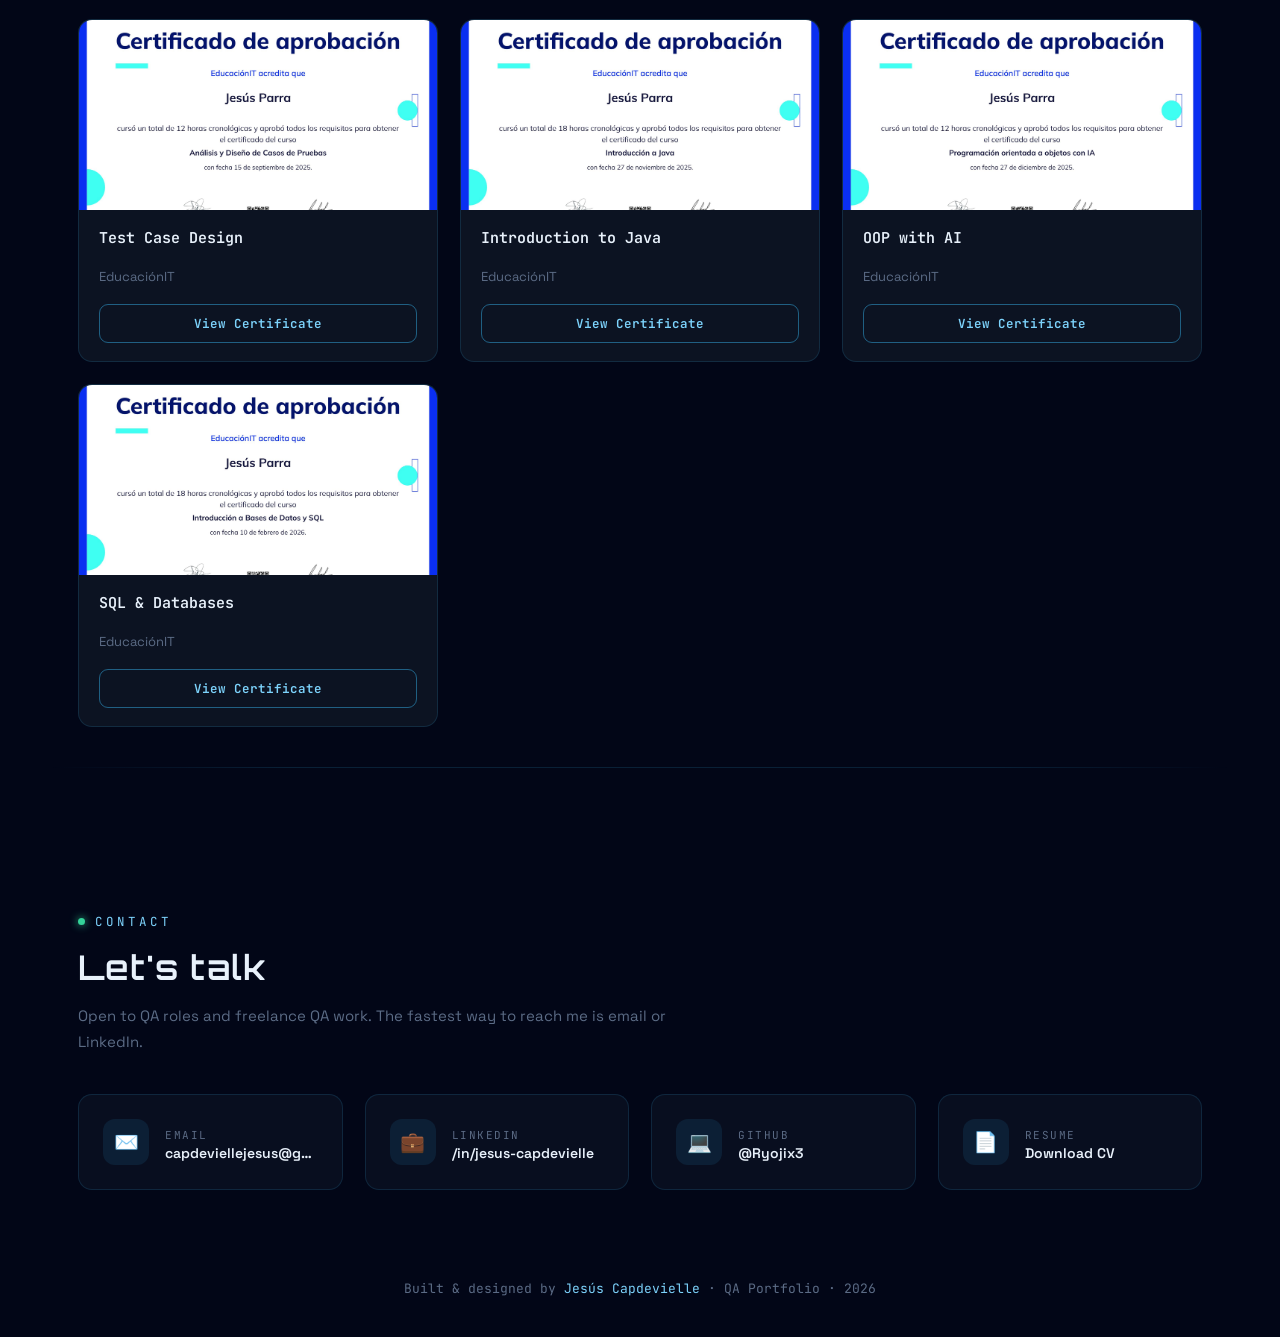
==== commit f3a4b1ef: "Update index.html" ====
--- a/index.html
+++ b/index.html
@@ -609,3 +609,5 @@
     <script src="script.js"></script>
 </body>
 </html>
+
+<!-- redeploy -->
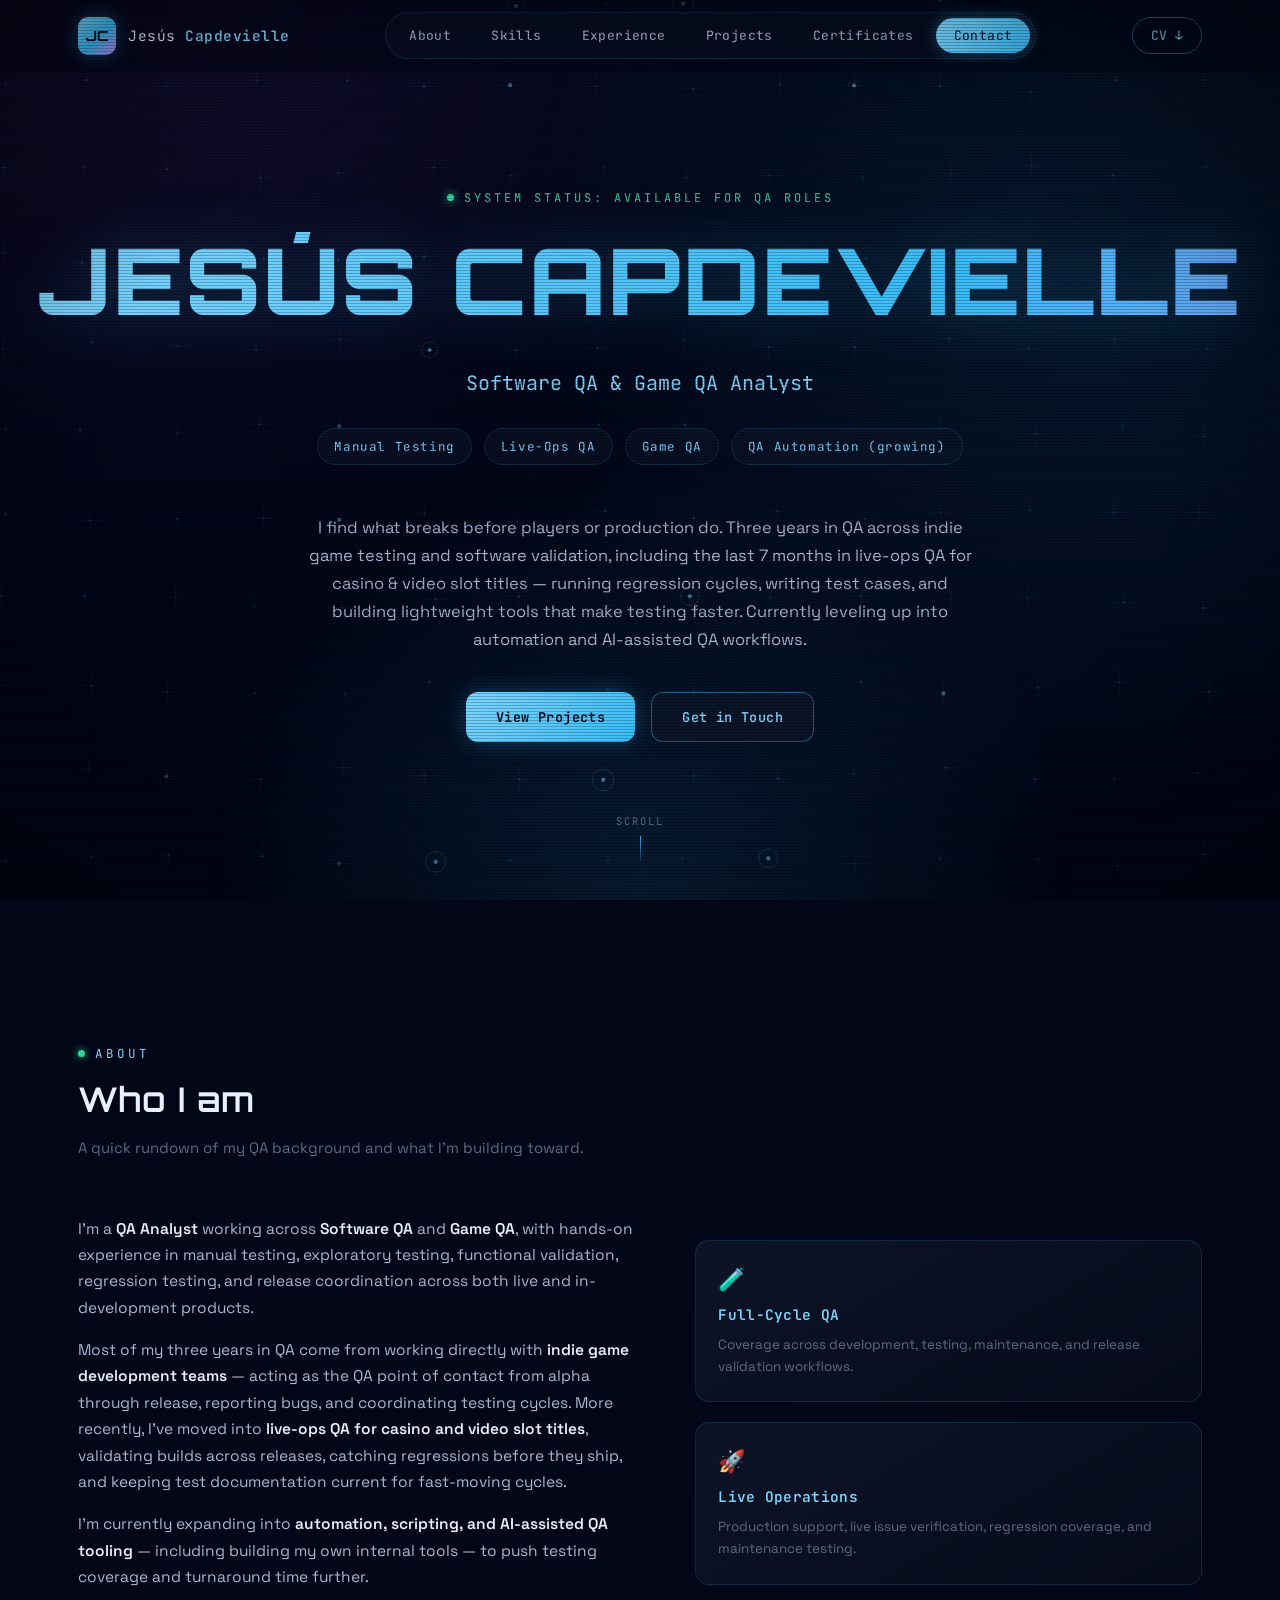
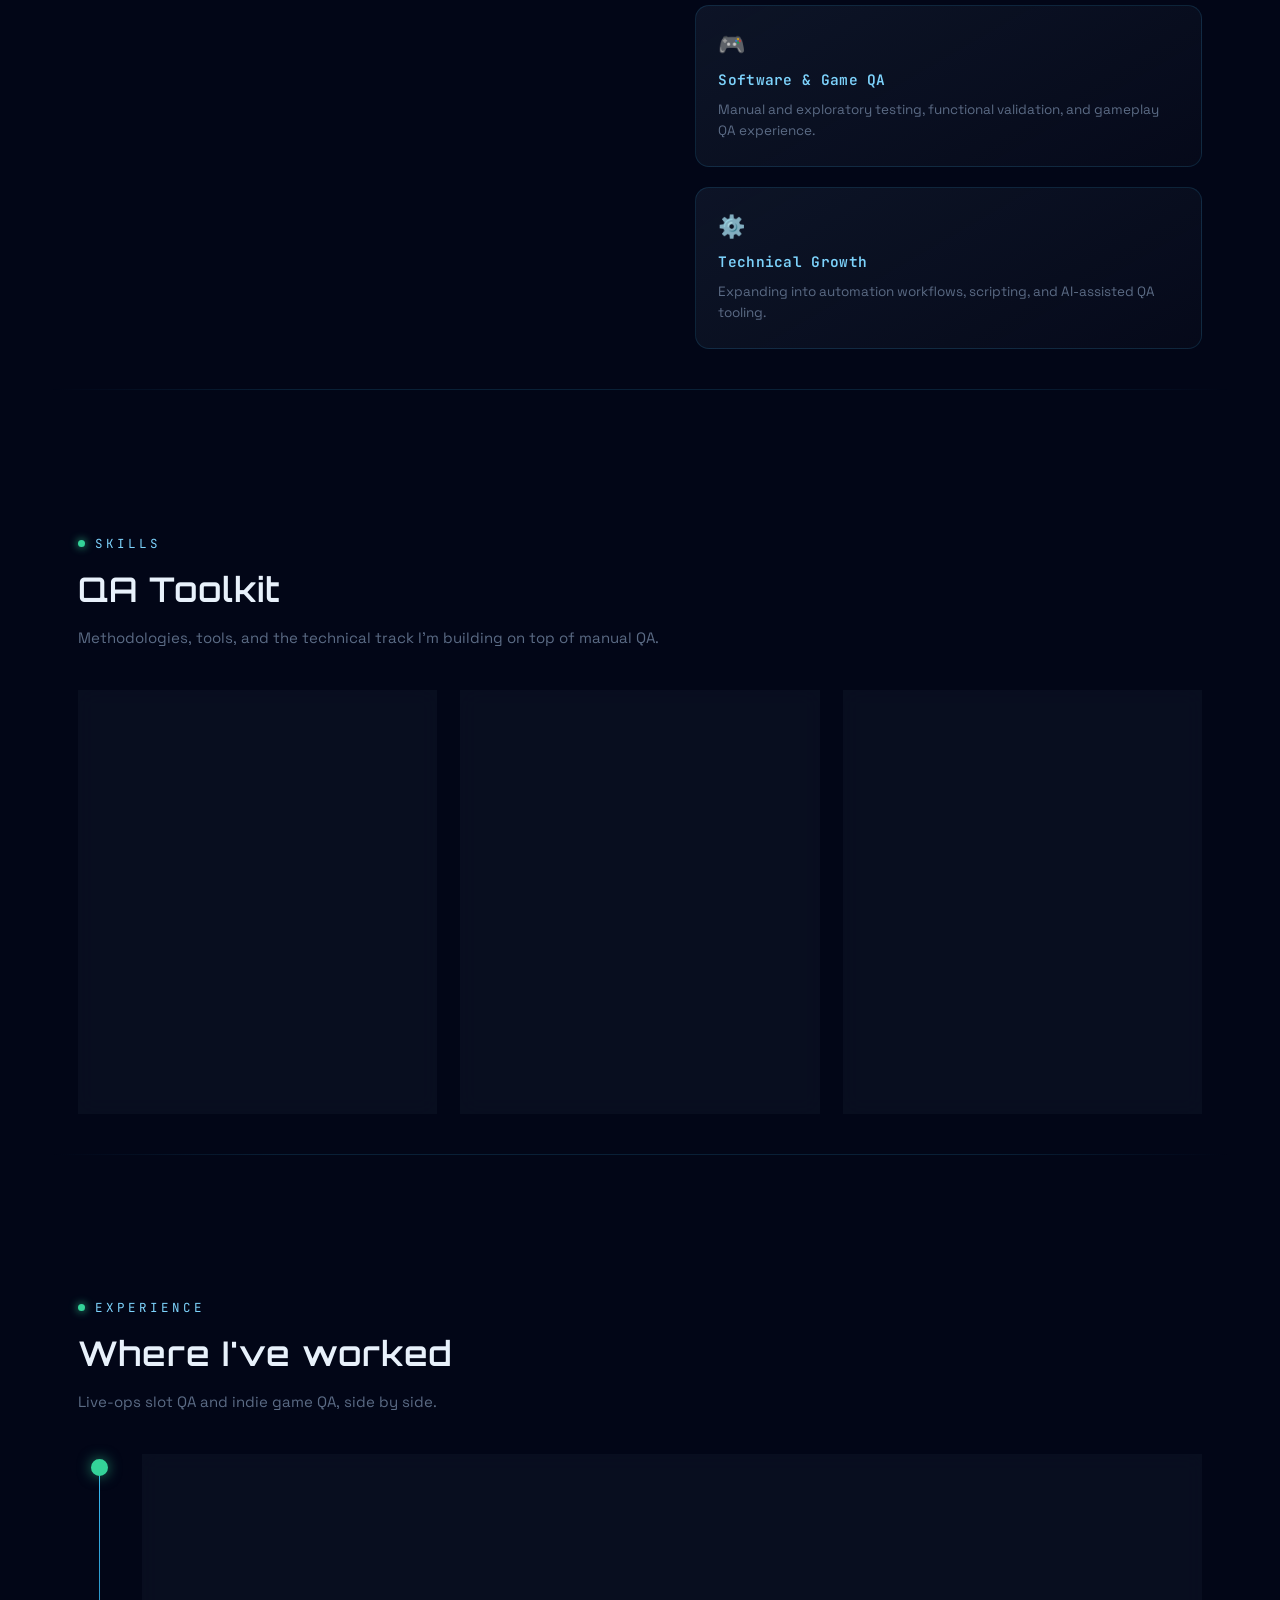
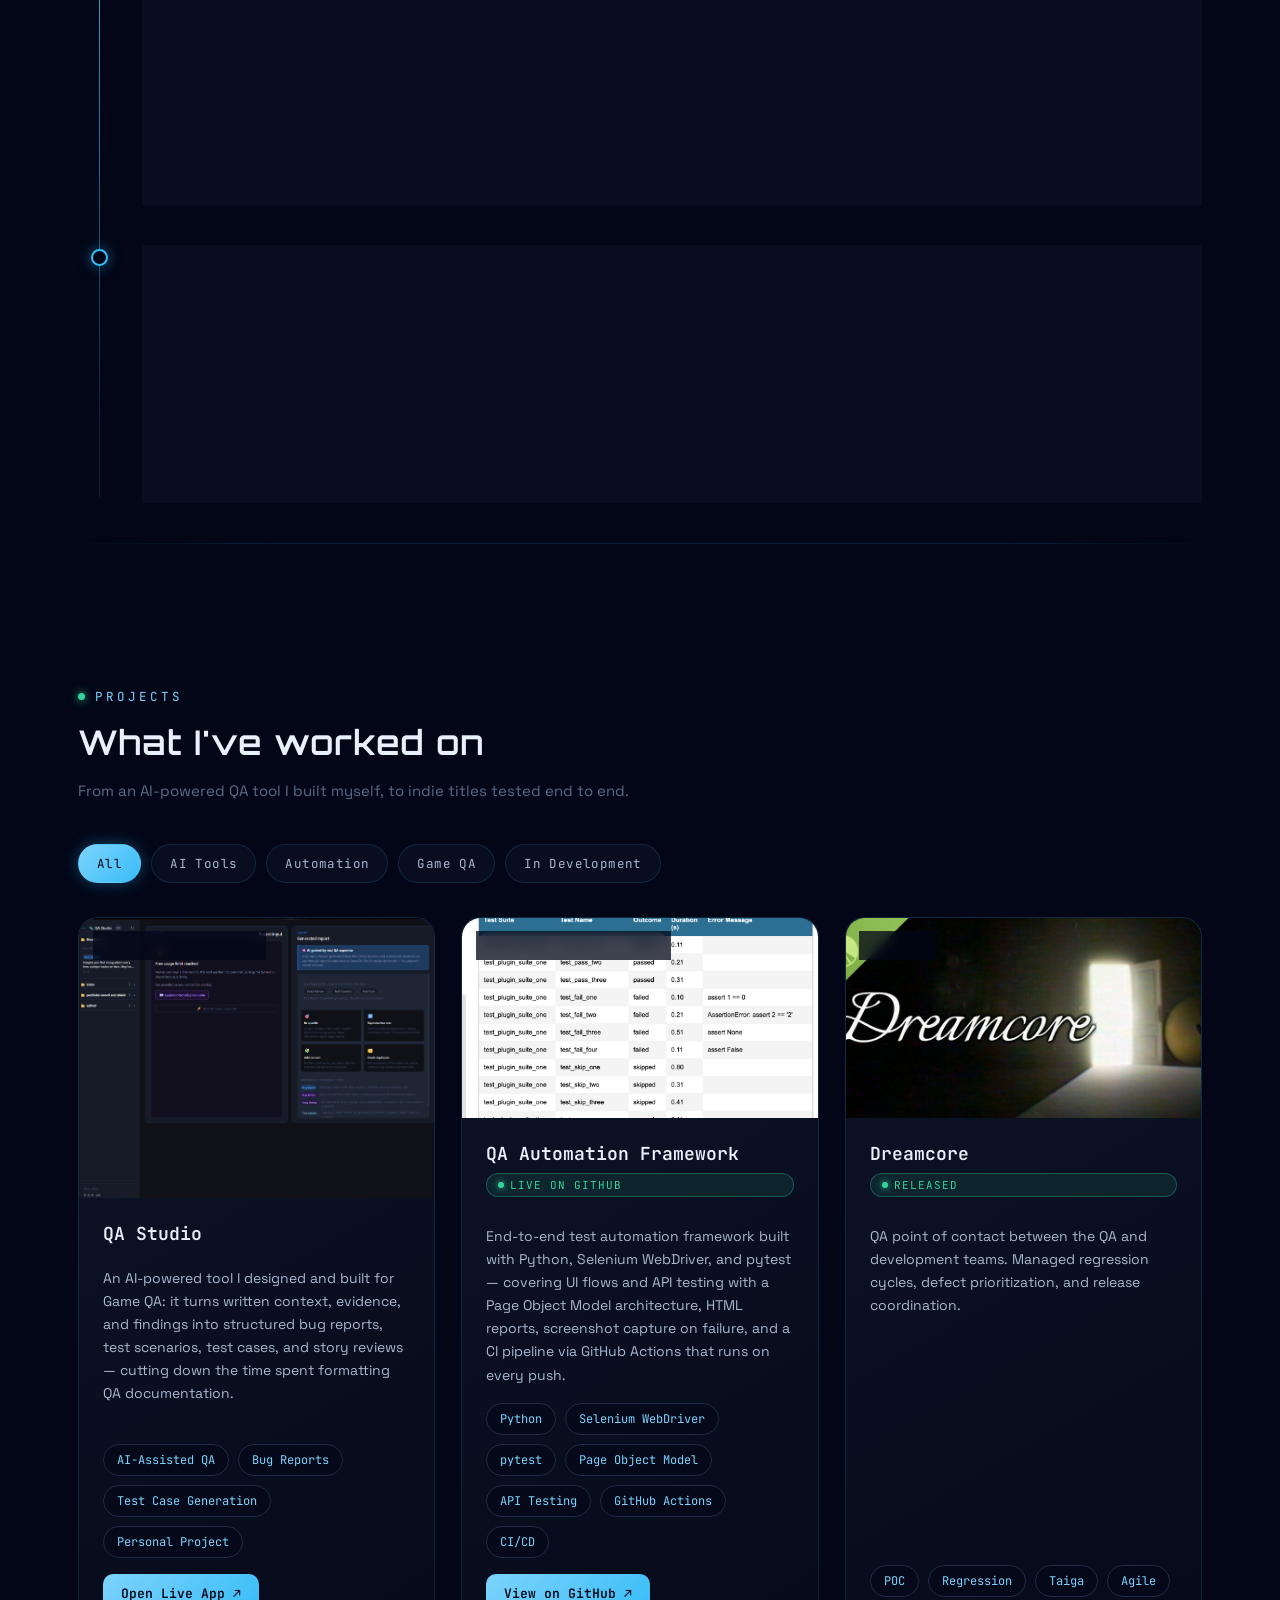
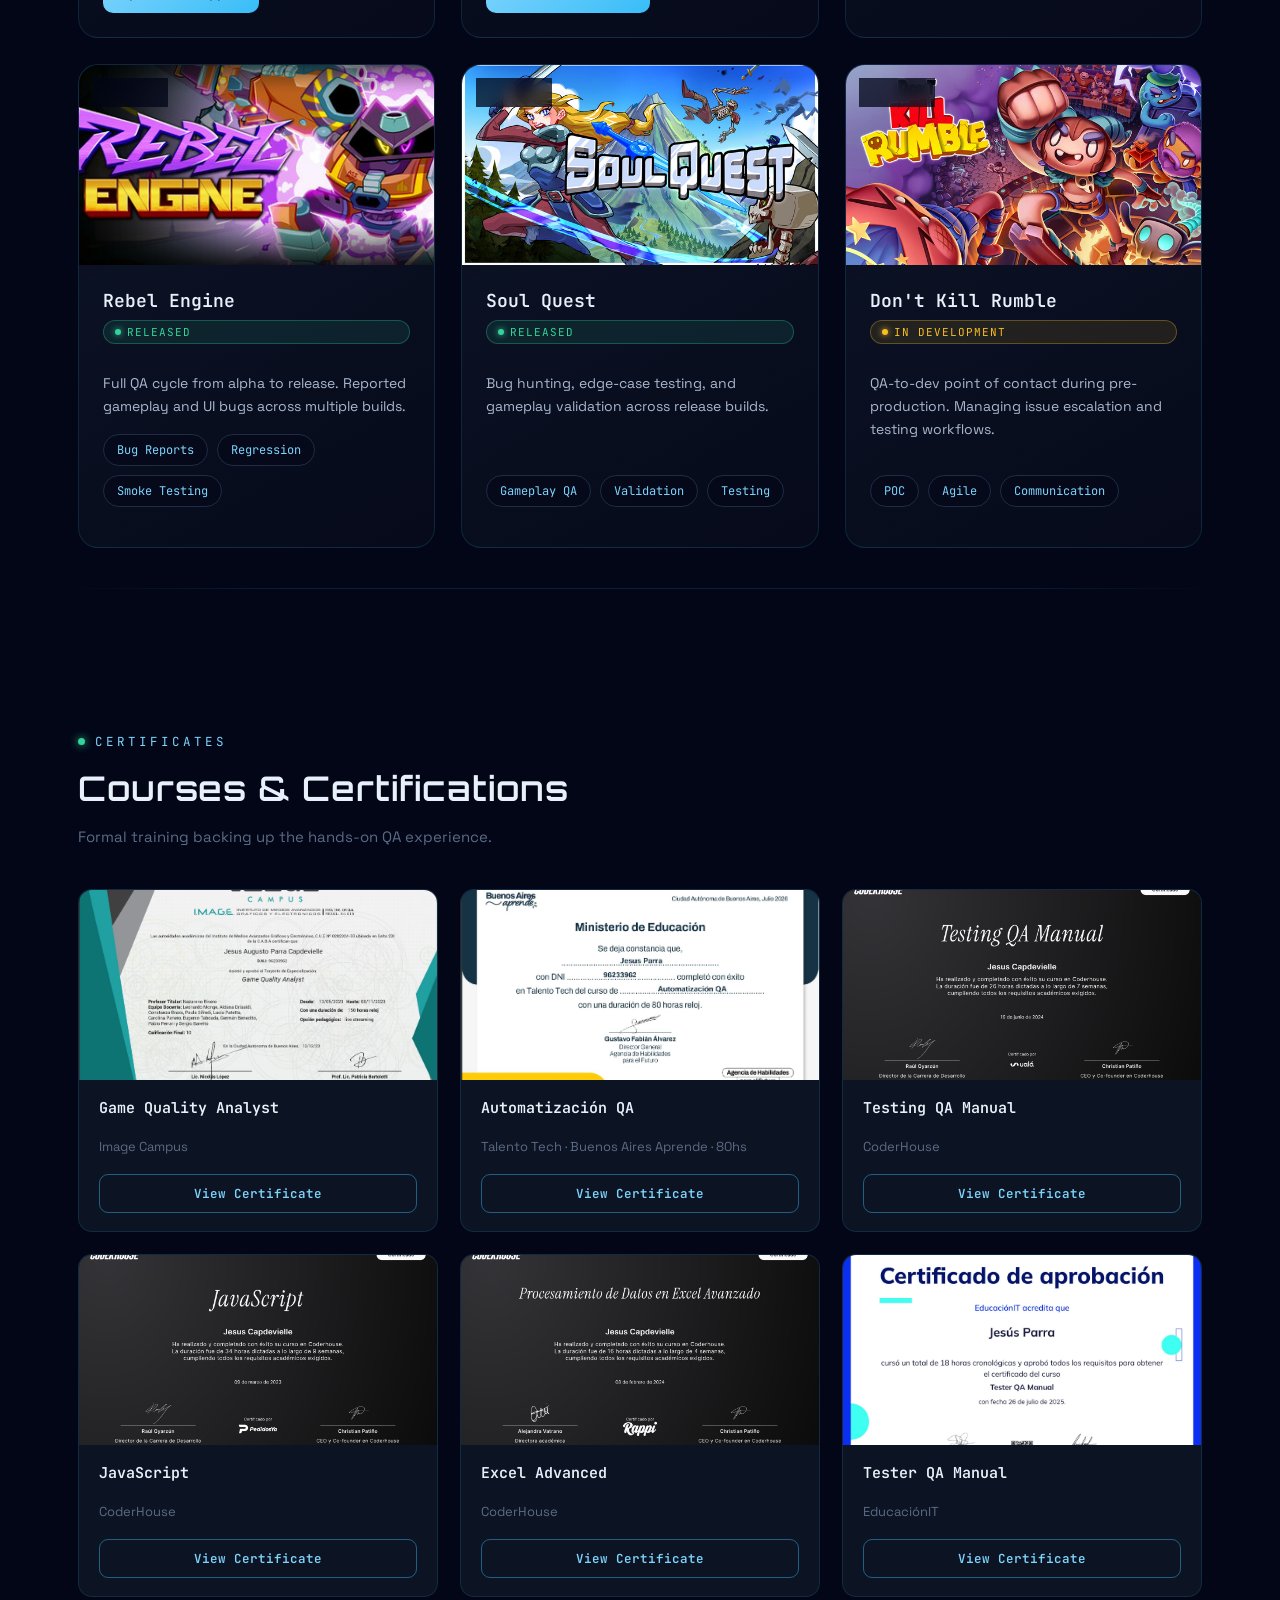
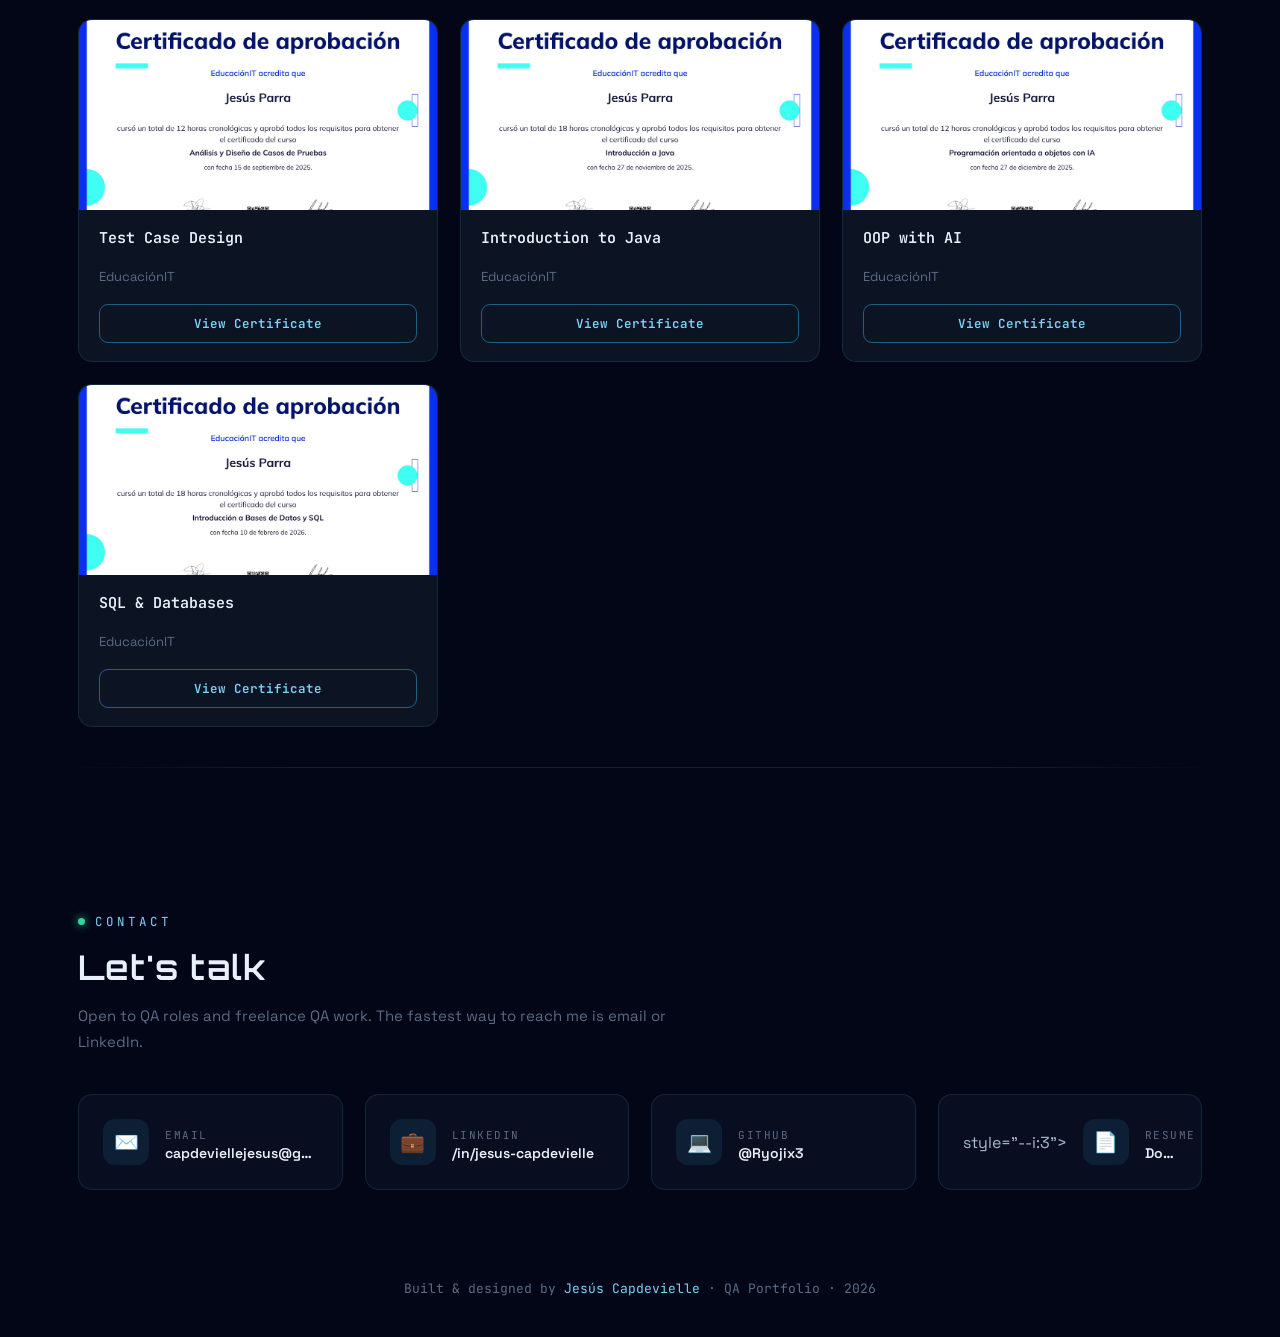
==== commit 20cd2a51: "Update index.html" ====
--- a/index.html
+++ b/index.html
@@ -587,7 +587,7 @@
                     </span>
                 </a>
 
-                <a class="contact-card" href="Jesus_Capdevielle_CV.pdf" download style="--i:3">
+                <a class="contact-card" href="assets/cv/Jesus_Capdevielle_CV.pdf" target="_blank" rel="noopener" style="--i:3"> style="--i:3">
                     <span class="icon">📄</span>
                     <span class="text">
                         <span class="label">Resume</span>
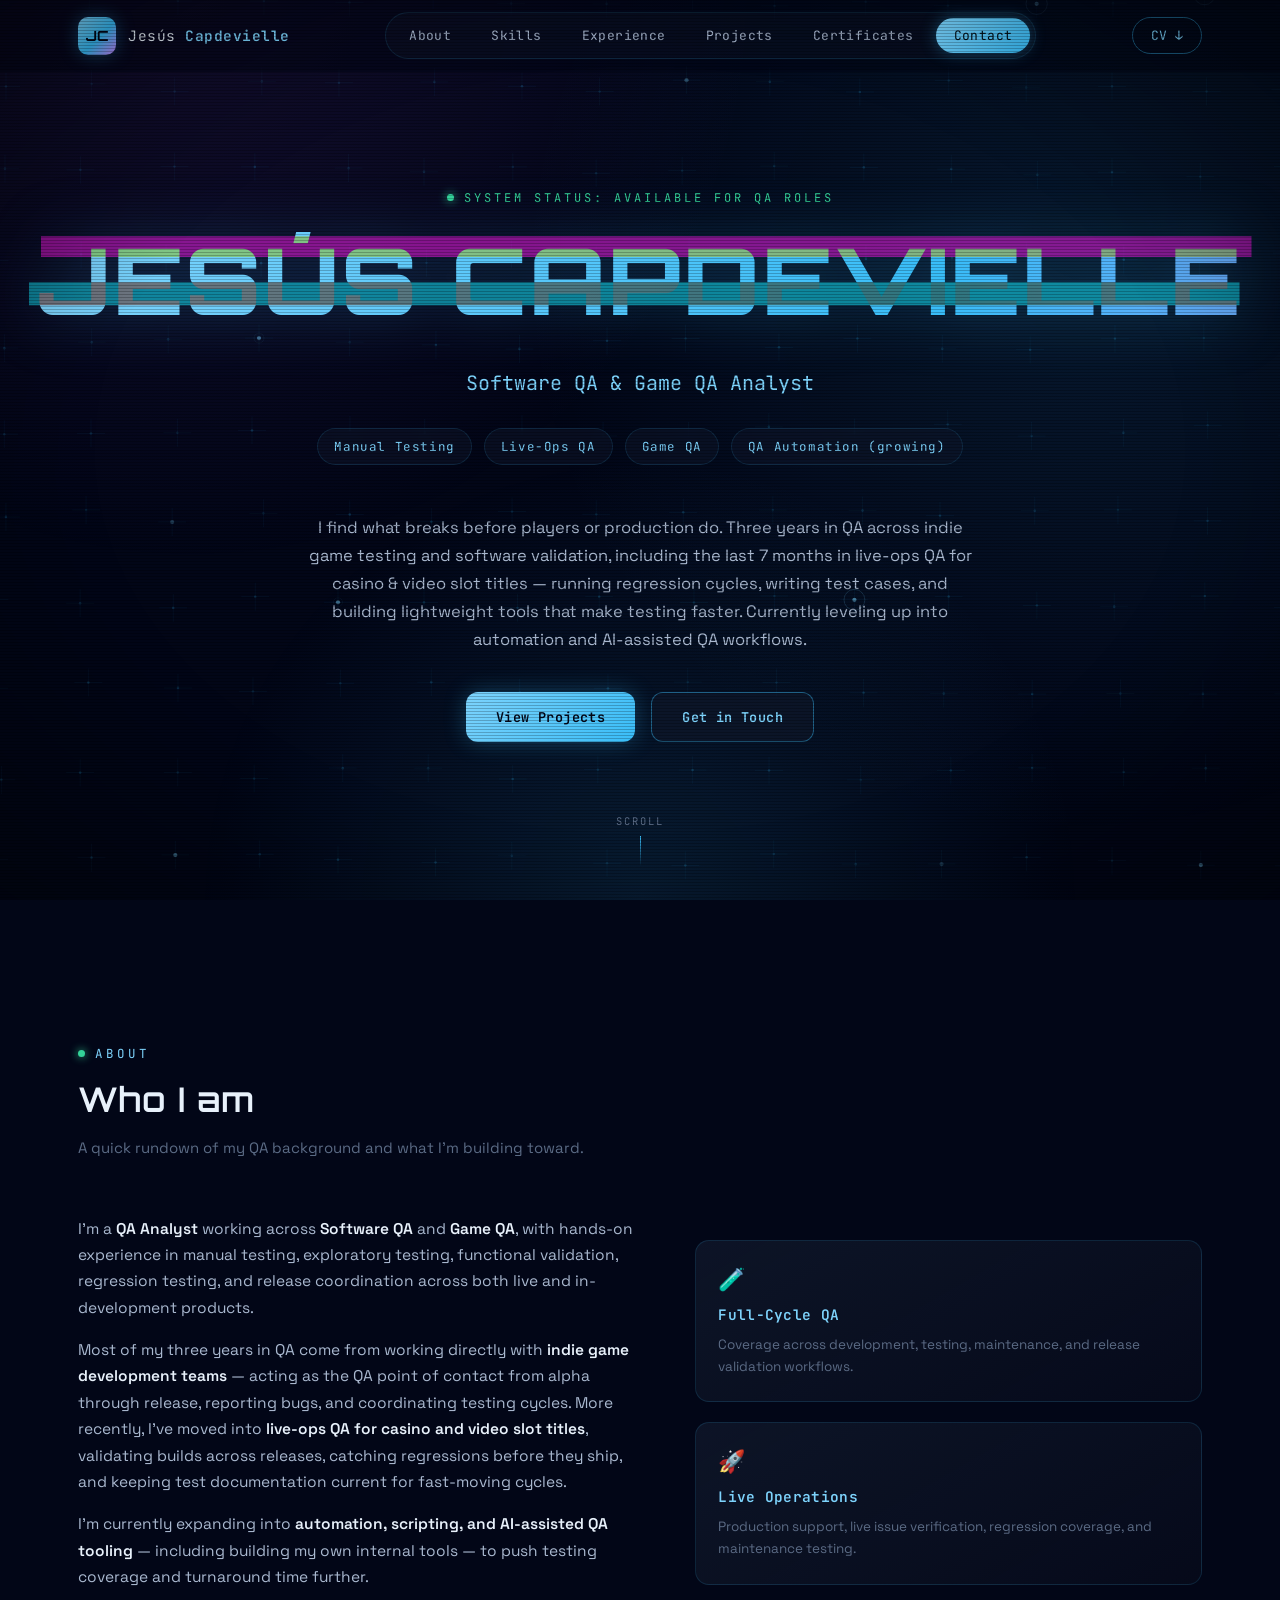
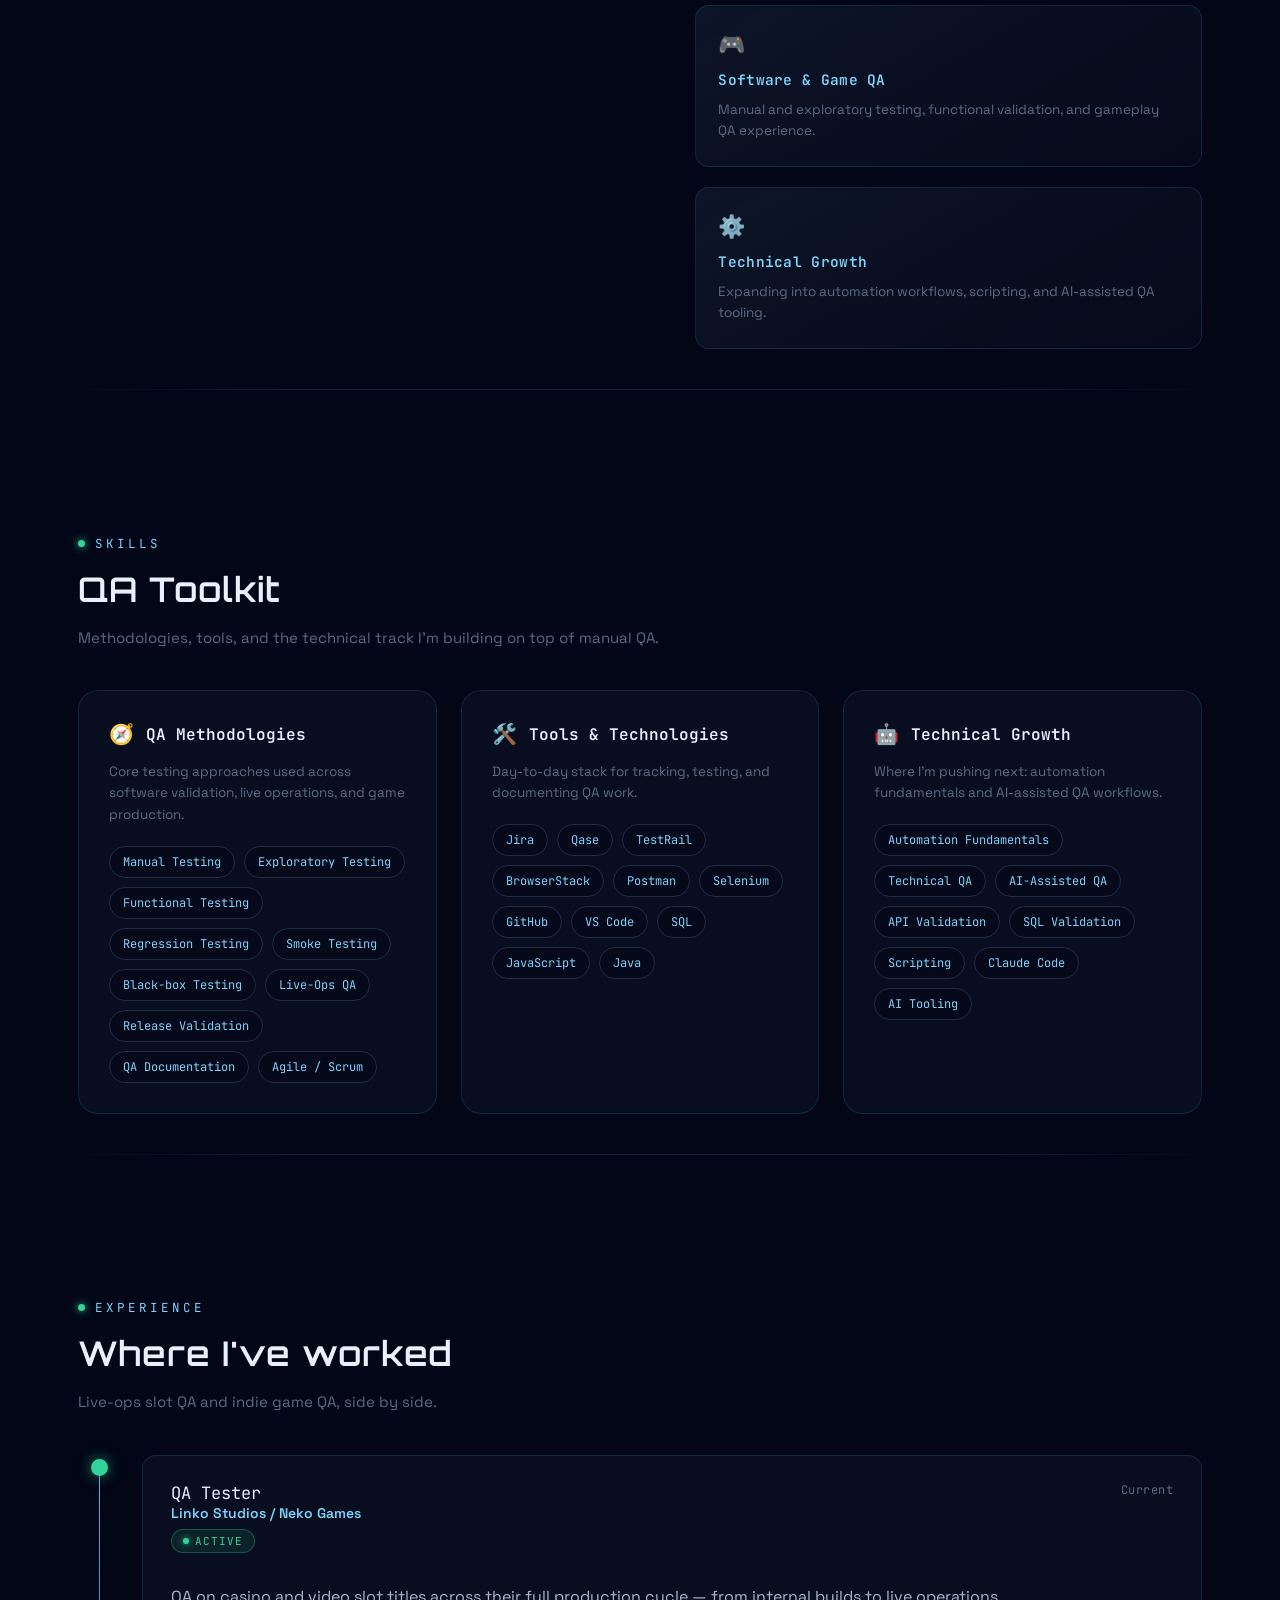
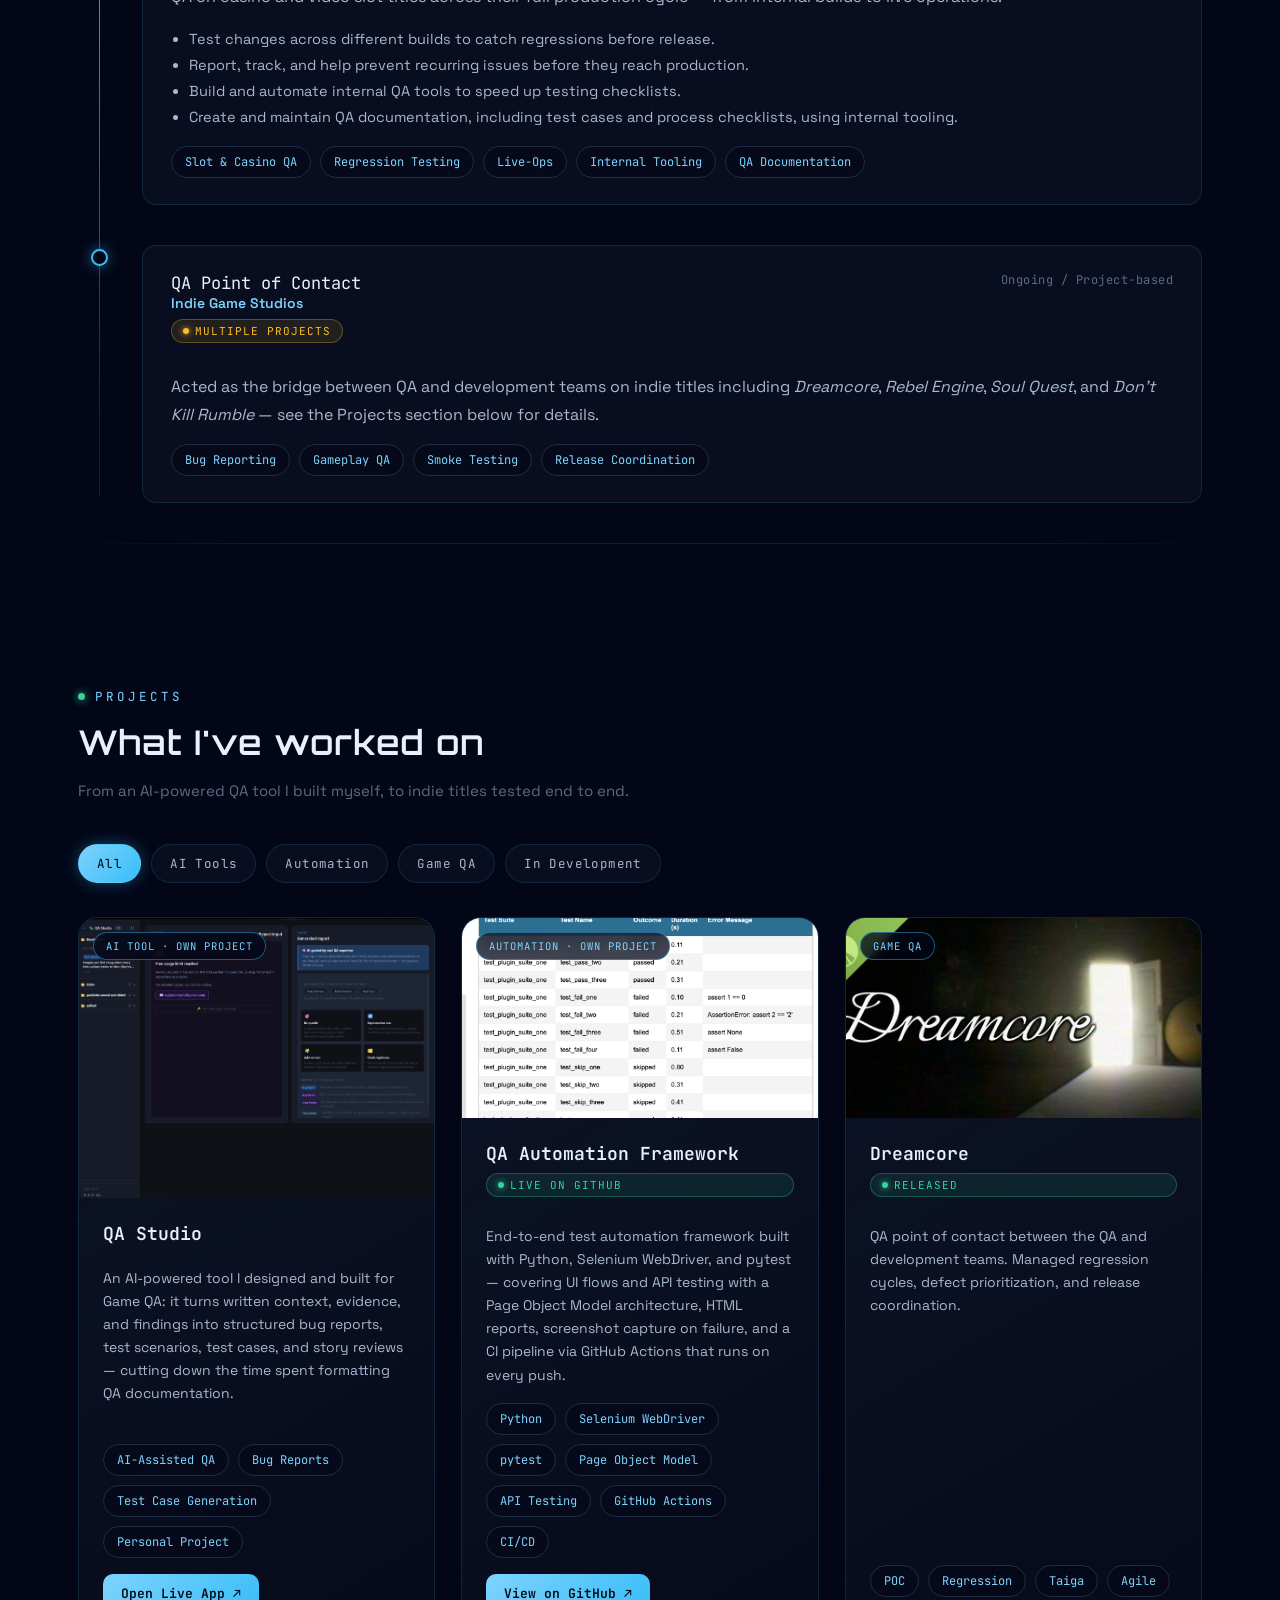
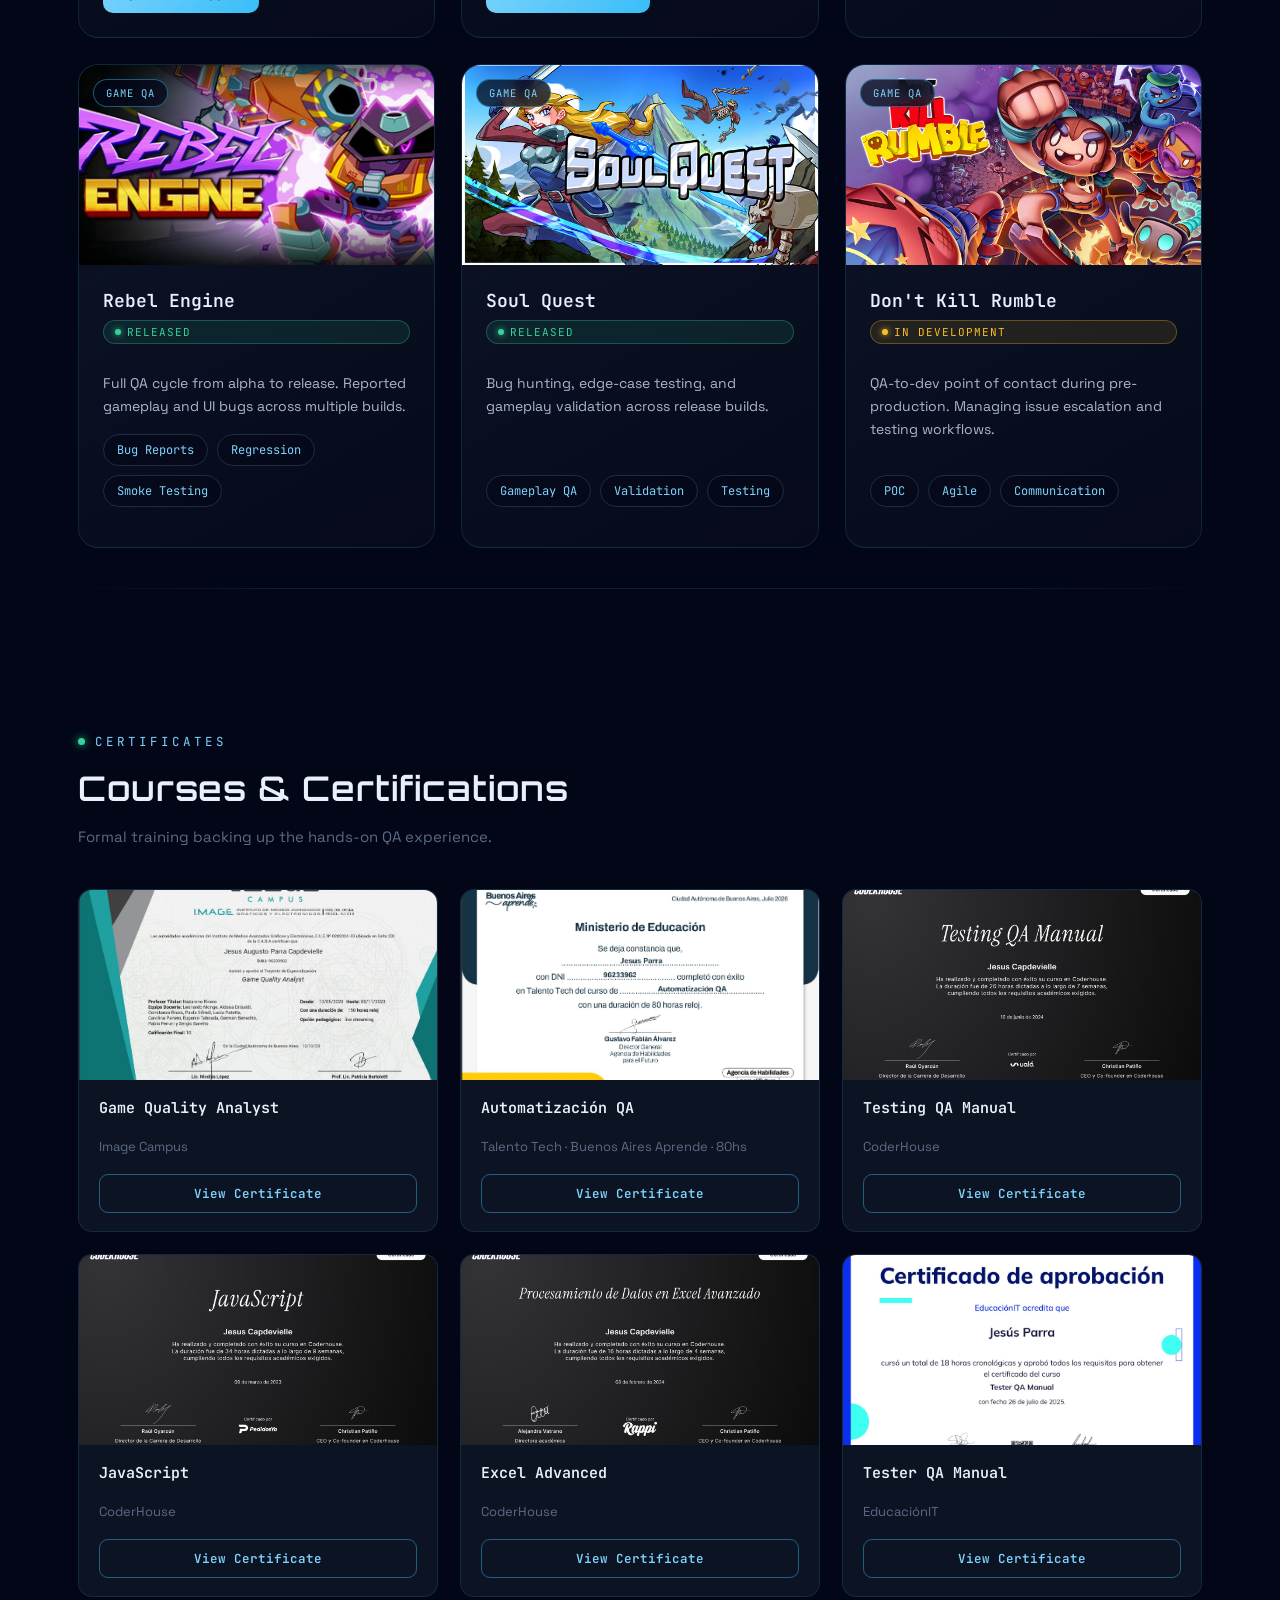
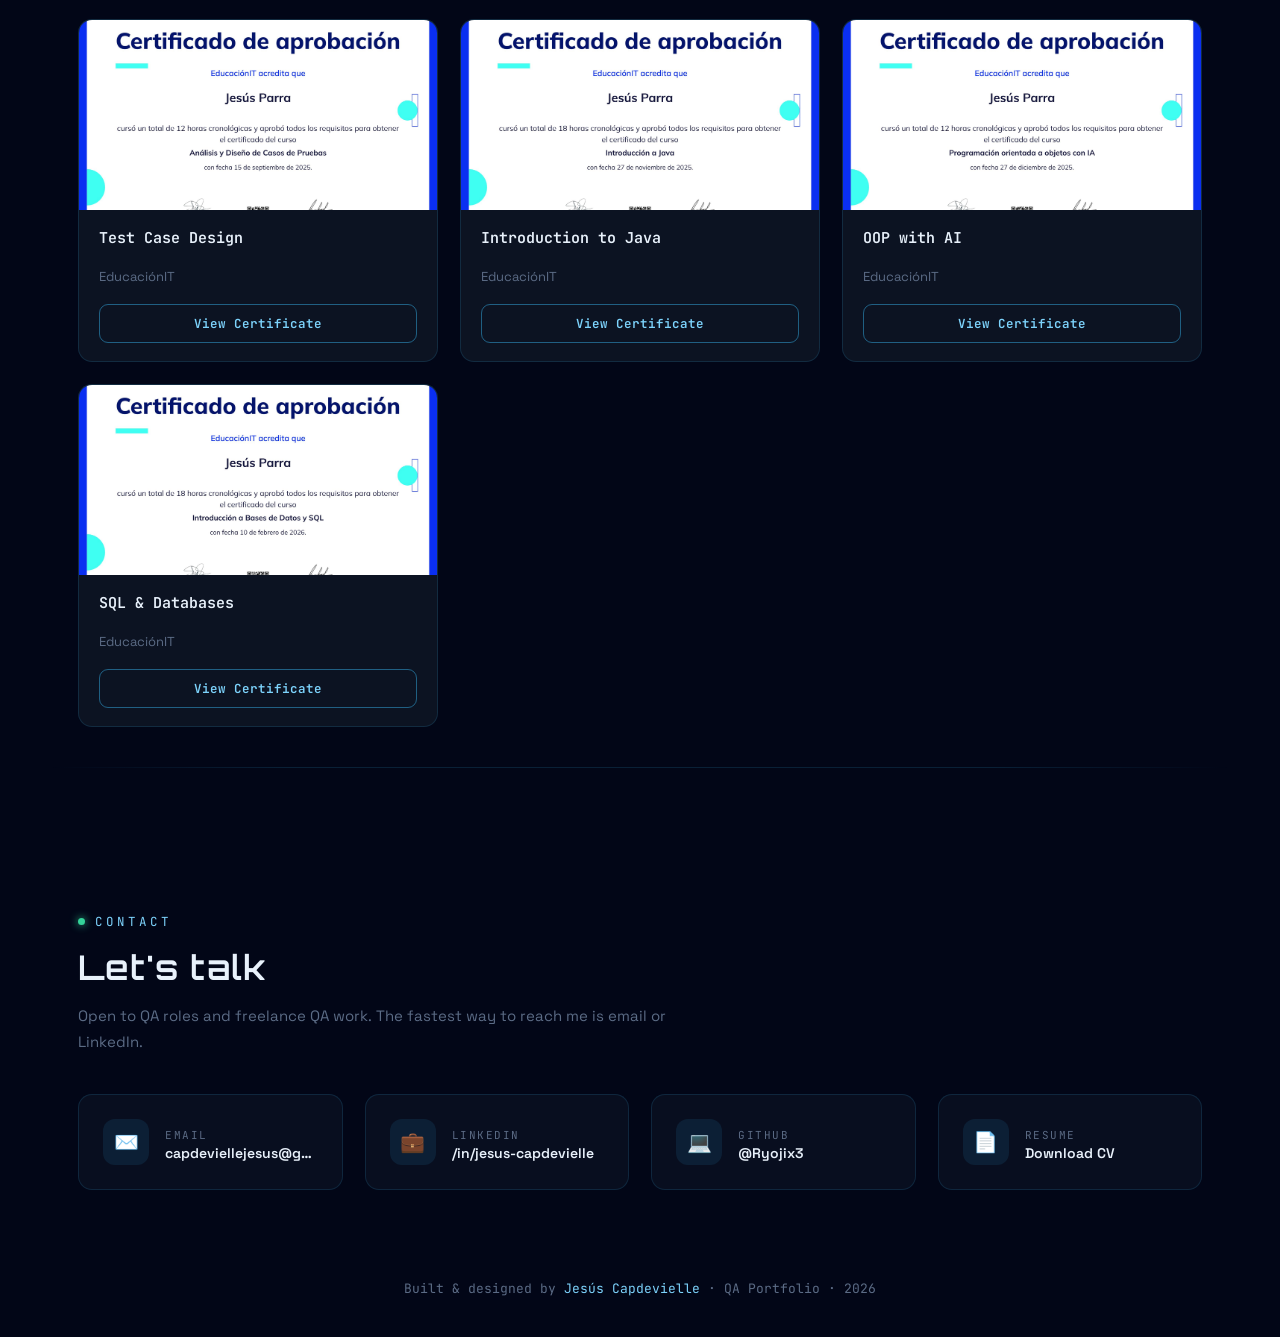
==== commit e0596096: "asd" ====
--- a/index.html
+++ b/index.html
@@ -587,7 +587,7 @@
                     </span>
                 </a>
 
-                <a class="contact-card" href="assets/cv/Jesus_Capdevielle_CV.pdf" target="_blank" rel="noopener" style="--i:3"> style="--i:3">
+                <a class="contact-card" href="Jesus_Capdevielle_CV.pdf" download style="--i:3">
                     <span class="icon">📄</span>
                     <span class="text">
                         <span class="label">Resume</span>
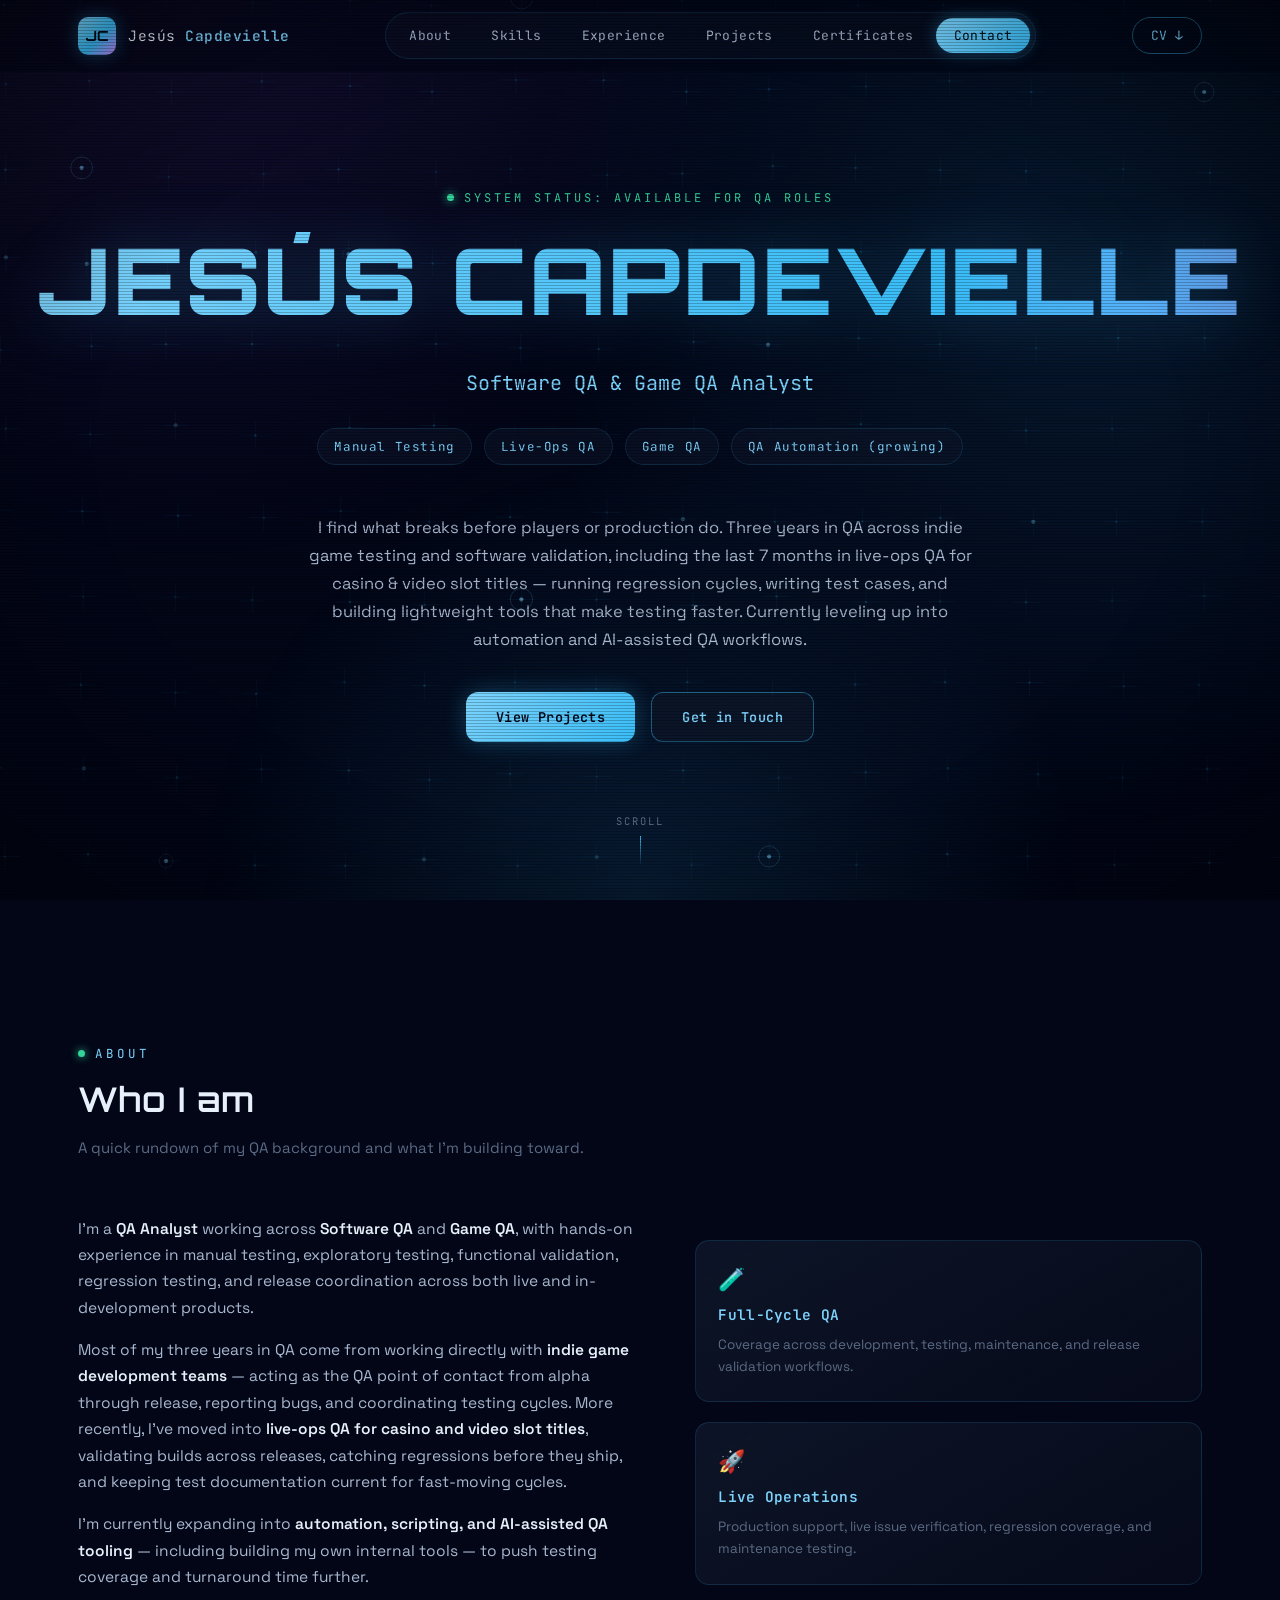
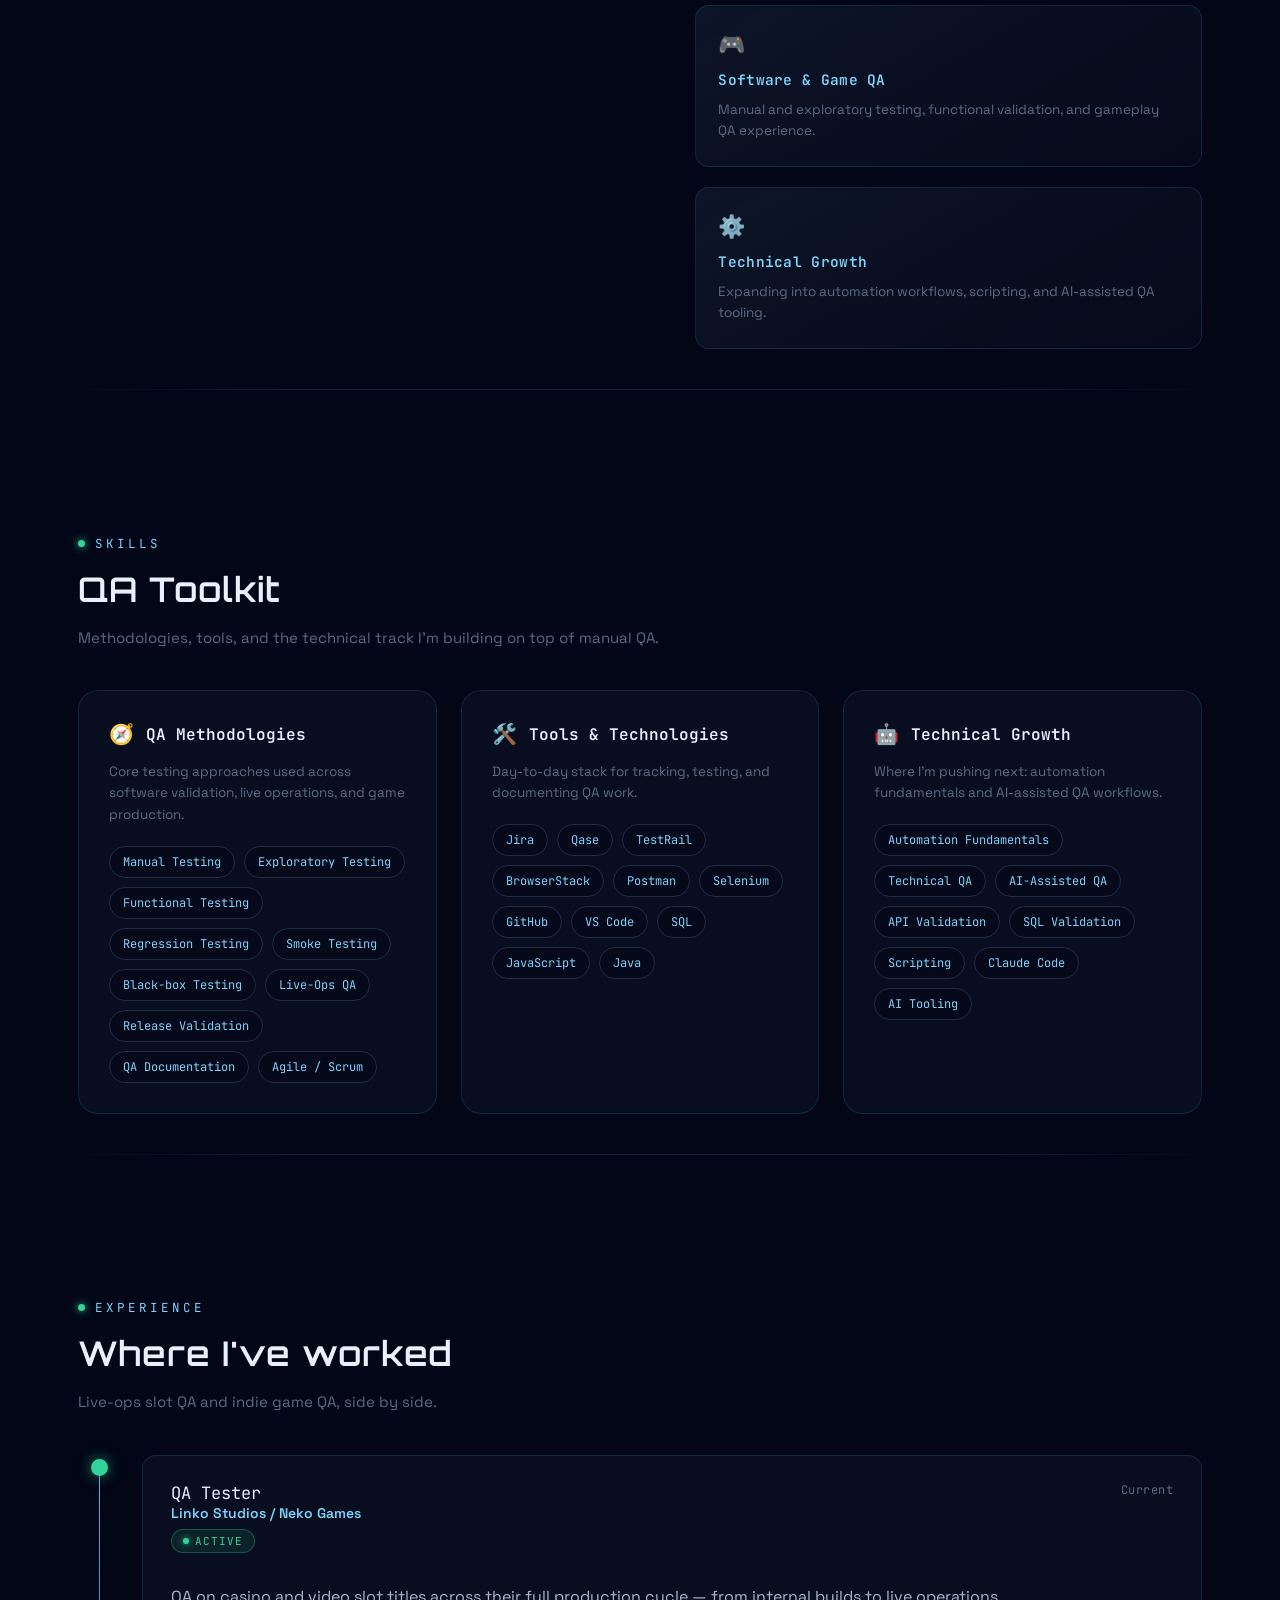
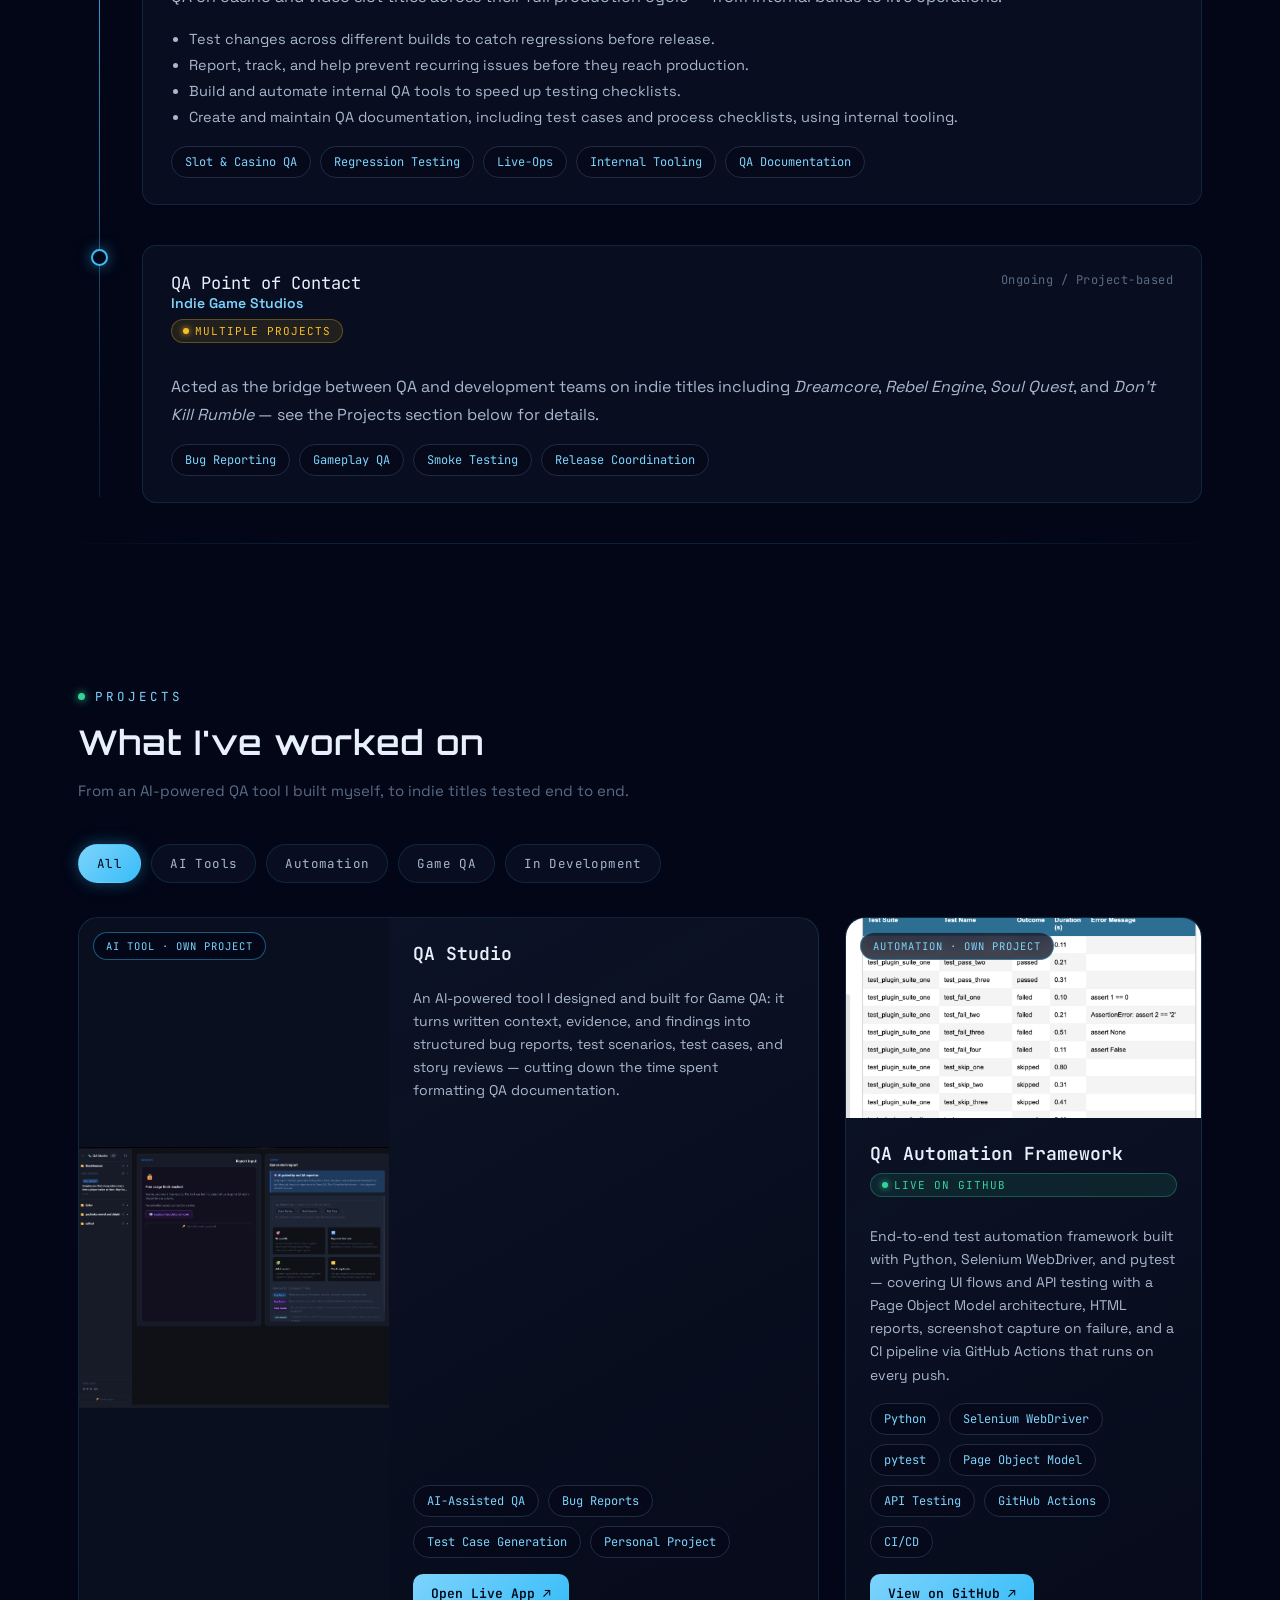
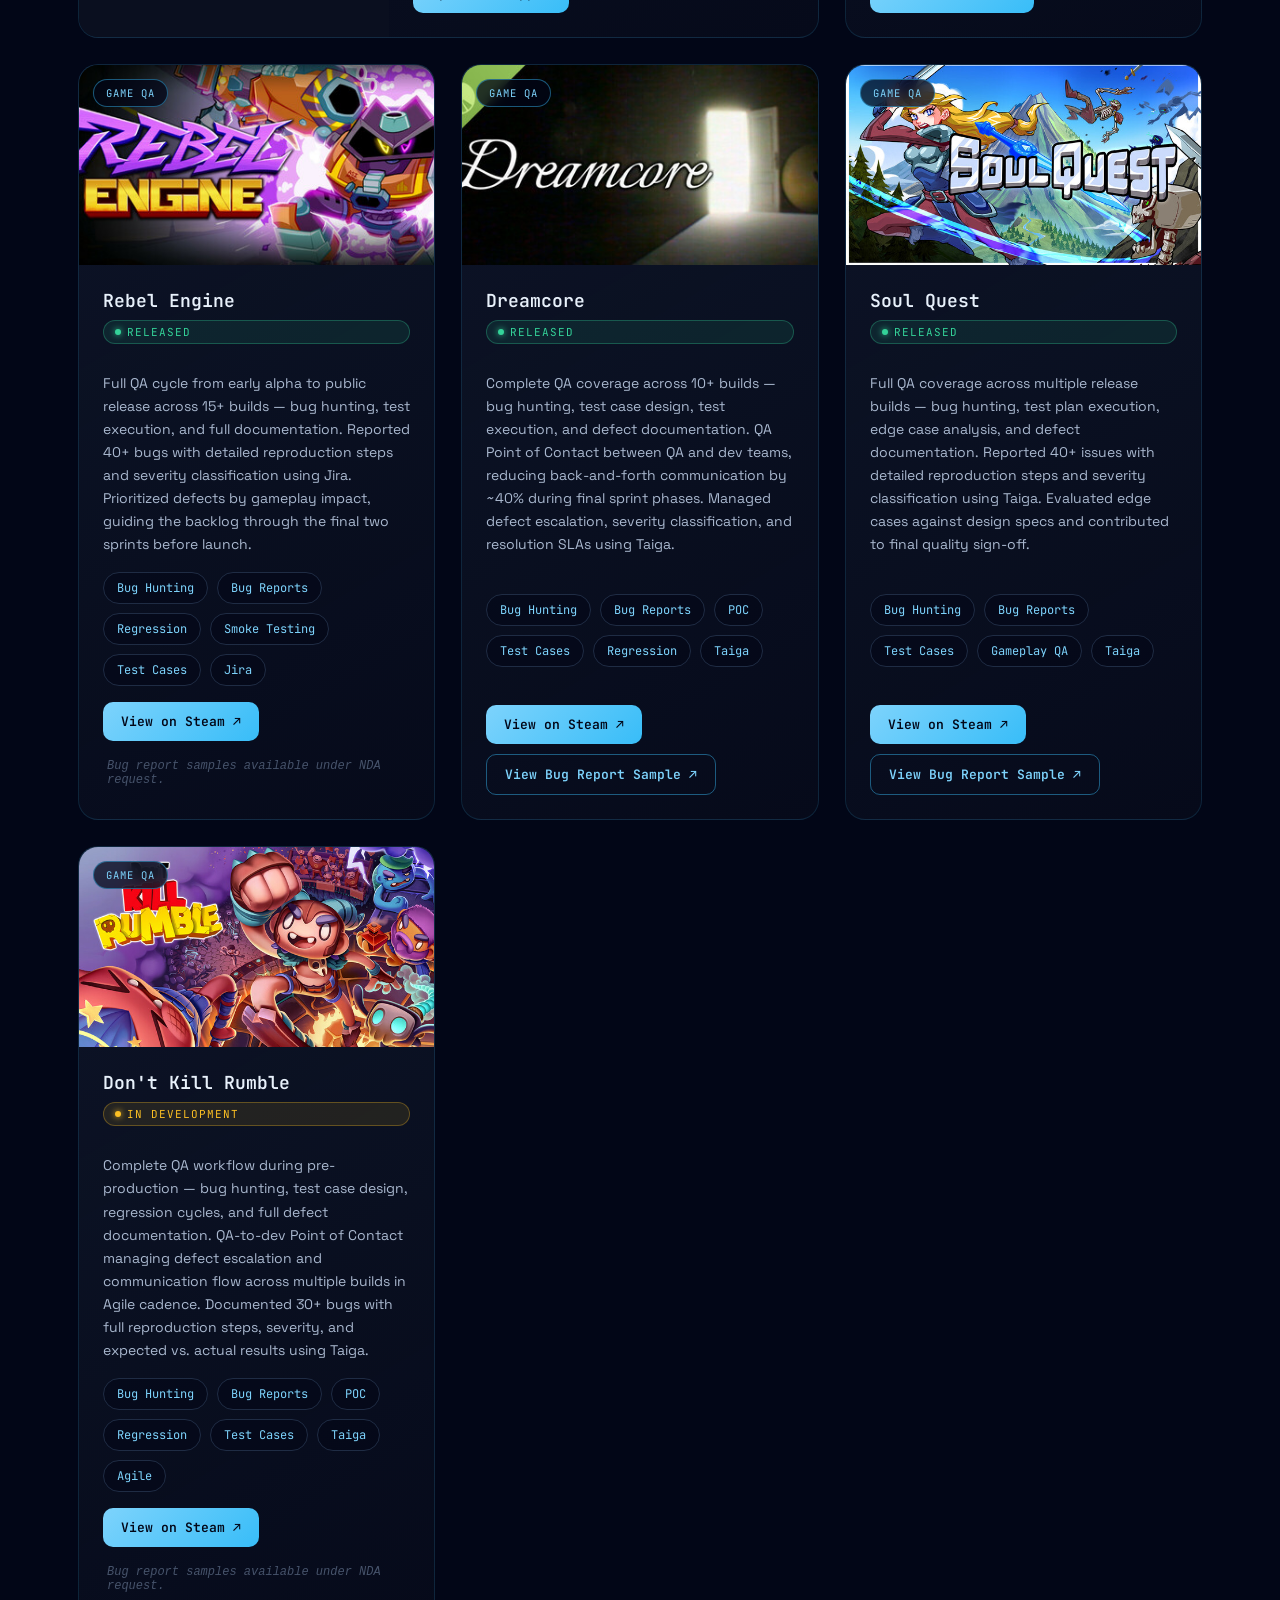
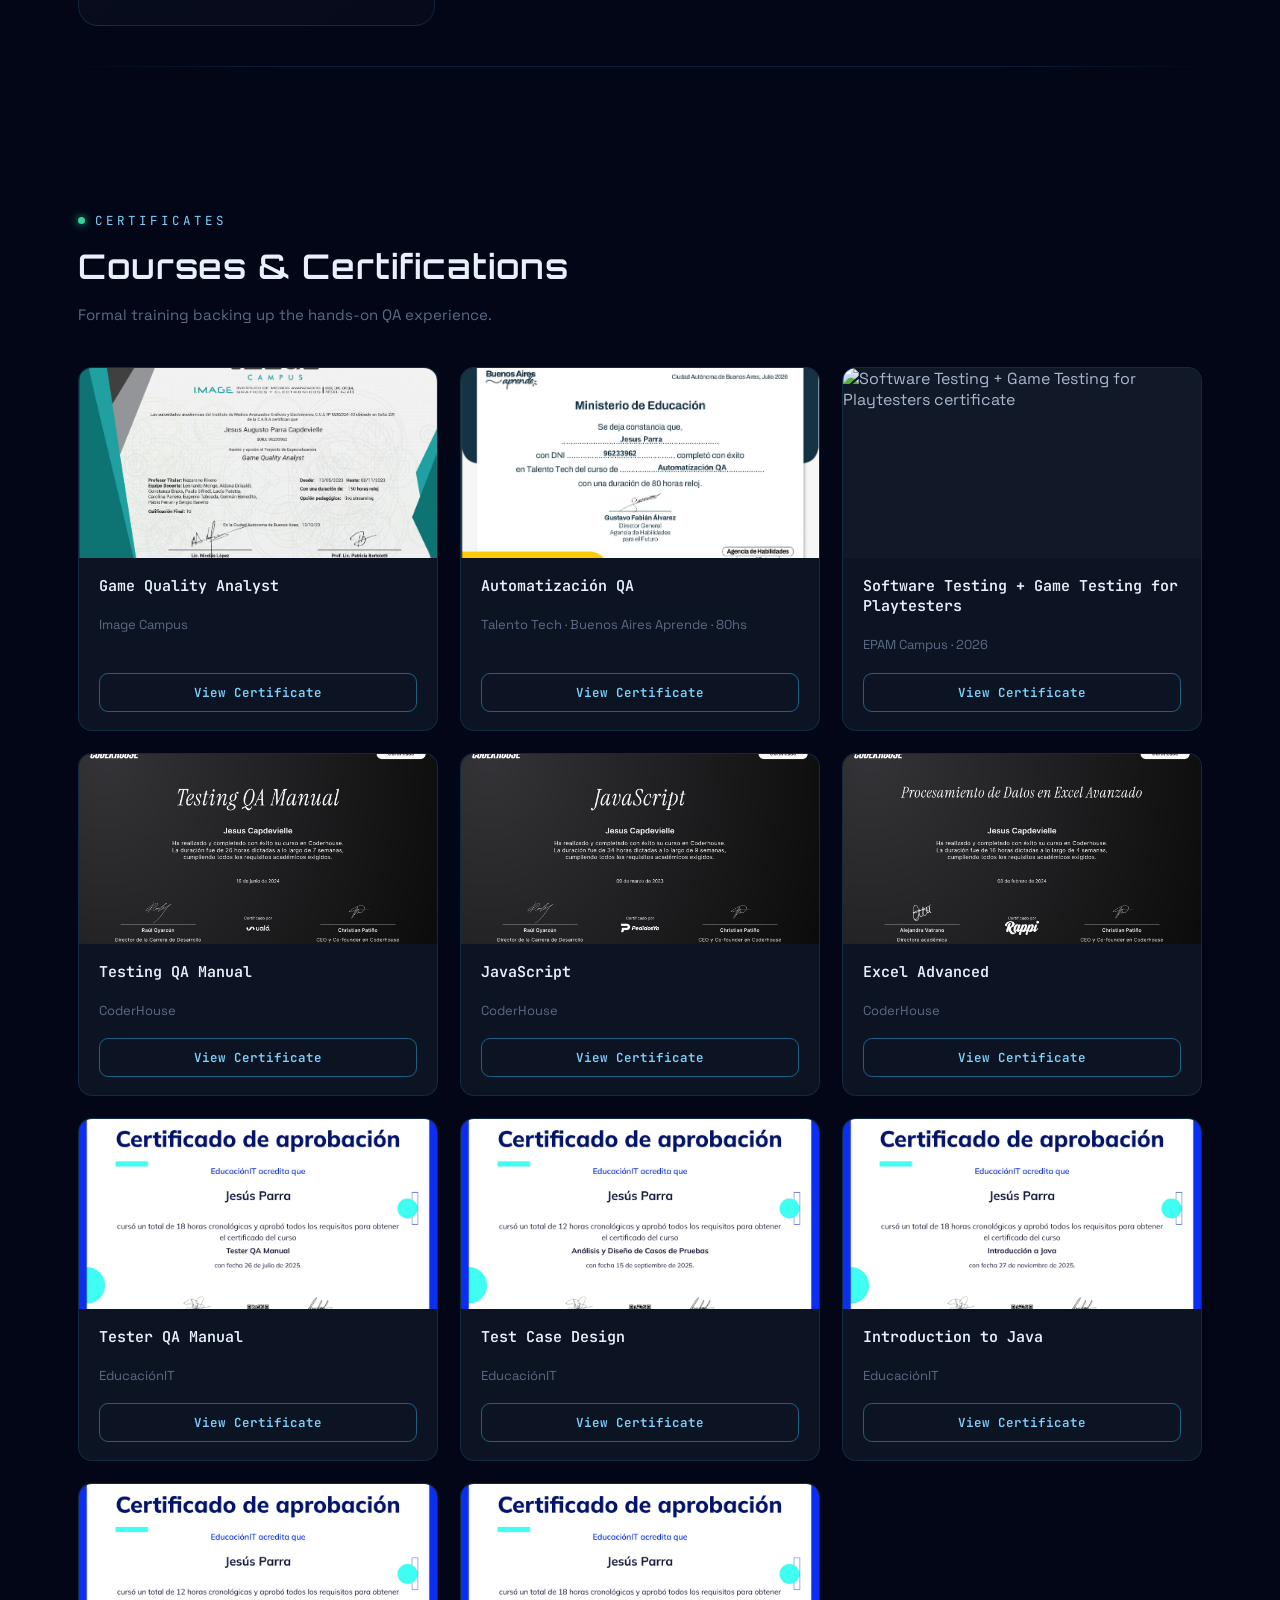
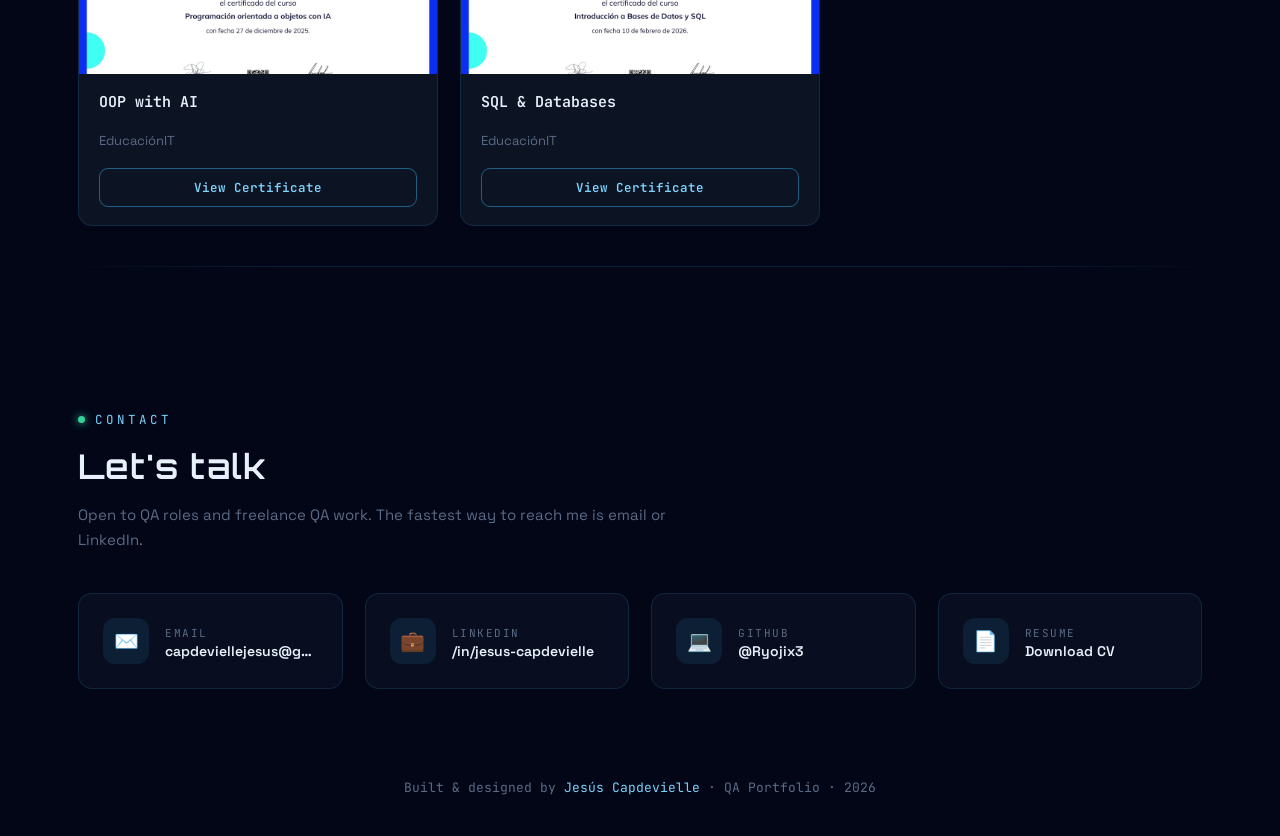
==== commit 0f208f67: "Update the front" ====
--- a/index.html
+++ b/index.html
@@ -355,6 +355,33 @@
                     </div>
                 </div>
 
+                <!-- REBEL ENGINE -->
+                <div class="project-item" data-category="qa">
+                    <div class="project-media">
+                        <span class="badge-type">Game QA</span>
+                        <img src="assets/projects/rebel_engine.jpg" alt="Rebel Engine game preview" loading="lazy">
+                    </div>
+                    <div class="project-content">
+                        <h3>Rebel Engine</h3>
+                        <span class="status-pill live">Released</span>
+                        <p>
+                            Full QA cycle from early alpha to public release across 15+ builds — bug hunting, test execution, and full documentation. Reported 40+ bugs with detailed reproduction steps and severity classification using Jira. Prioritized defects by gameplay impact, guiding the backlog through the final two sprints before launch.
+                        </p>
+                        <div class="tags">
+                            <span>Bug Hunting</span>
+                            <span>Bug Reports</span>
+                            <span>Regression</span>
+                            <span>Smoke Testing</span>
+                            <span>Test Cases</span>
+                            <span>Jira</span>
+                        </div>
+                        <div class="project-actions">
+                            <a class="project-link" href="https://store.steampowered.com/app/1977200/Rebel_Engine/" target="_blank" rel="noopener">View on Steam ↗</a>
+                            <span class="project-link-note">Bug report samples available under NDA request.</span>
+                        </div>
+                    </div>
+                </div>
+
                 <!-- DREAMCORE -->
                 <div class="project-item" data-category="qa">
                     <div class="project-media">
@@ -365,35 +392,19 @@
                         <h3>Dreamcore</h3>
                         <span class="status-pill live">Released</span>
                         <p>
-                            QA point of contact between the QA and development teams. Managed
-                            regression cycles, defect prioritization, and release coordination.
-                        </p>
-                        <div class="tags">
+                            Complete QA coverage across 10+ builds — bug hunting, test case design, test execution, and defect documentation. QA Point of Contact between QA and dev teams, reducing back-and-forth communication by ~40% during final sprint phases. Managed defect escalation, severity classification, and resolution SLAs using Taiga.
+                        </p>
+                        <div class="tags">
+                            <span>Bug Hunting</span>
+                            <span>Bug Reports</span>
                             <span>POC</span>
+                            <span>Test Cases</span>
                             <span>Regression</span>
                             <span>Taiga</span>
-                            <span>Agile</span>
-                        </div>
-                    </div>
-                </div>
-
-                <!-- REBEL ENGINE -->
-                <div class="project-item" data-category="qa">
-                    <div class="project-media">
-                        <span class="badge-type">Game QA</span>
-                        <img src="assets/projects/rebel_engine.jpg" alt="Rebel Engine game preview" loading="lazy">
-                    </div>
-                    <div class="project-content">
-                        <h3>Rebel Engine</h3>
-                        <span class="status-pill live">Released</span>
-                        <p>
-                            Full QA cycle from alpha to release. Reported gameplay and UI bugs
-                            across multiple builds.
-                        </p>
-                        <div class="tags">
-                            <span>Bug Reports</span>
-                            <span>Regression</span>
-                            <span>Smoke Testing</span>
+                        </div>
+                        <div class="project-actions">
+                            <a class="project-link" href="https://store.steampowered.com/app/2453060/Dreamcore/" target="_blank" rel="noopener">View on Steam ↗</a>
+                            <a class="project-link secondary" href="assets/bugreports/bugreport_dreamcore.png" target="_blank" rel="noopener">View Bug Report Sample ↗</a>
                         </div>
                     </div>
                 </div>
@@ -408,13 +419,18 @@
                         <h3>Soul Quest</h3>
                         <span class="status-pill live">Released</span>
                         <p>
-                            Bug hunting, edge-case testing, and gameplay validation across
-                            release builds.
-                        </p>
-                        <div class="tags">
+                            Full QA coverage across multiple release builds — bug hunting, test plan execution, edge case analysis, and defect documentation. Reported 40+ issues with detailed reproduction steps and severity classification using Taiga. Evaluated edge cases against design specs and contributed to final quality sign-off.
+                        </p>
+                        <div class="tags">
+                            <span>Bug Hunting</span>
+                            <span>Bug Reports</span>
+                            <span>Test Cases</span>
                             <span>Gameplay QA</span>
-                            <span>Validation</span>
-                            <span>Testing</span>
+                            <span>Taiga</span>
+                        </div>
+                        <div class="project-actions">
+                            <a class="project-link" href="https://store.steampowered.com/app/2512450/SoulQuest/" target="_blank" rel="noopener">View on Steam ↗</a>
+                            <a class="project-link secondary" href="assets/bugreports/bugreport_soulquest.png" target="_blank" rel="noopener">View Bug Report Sample ↗</a>
                         </div>
                     </div>
                 </div>
@@ -429,13 +445,20 @@
                         <h3>Don't Kill Rumble</h3>
                         <span class="status-pill dev">In Development</span>
                         <p>
-                            QA-to-dev point of contact during pre-production. Managing issue
-                            escalation and testing workflows.
-                        </p>
-                        <div class="tags">
+                            Complete QA workflow during pre-production — bug hunting, test case design, regression cycles, and full defect documentation. QA-to-dev Point of Contact managing defect escalation and communication flow across multiple builds in Agile cadence. Documented 30+ bugs with full reproduction steps, severity, and expected vs. actual results using Taiga.
+                        </p>
+                        <div class="tags">
+                            <span>Bug Hunting</span>
+                            <span>Bug Reports</span>
                             <span>POC</span>
+                            <span>Regression</span>
+                            <span>Test Cases</span>
+                            <span>Taiga</span>
                             <span>Agile</span>
-                            <span>Communication</span>
+                        </div>
+                        <div class="project-actions">
+                            <a class="project-link" href="https://store.steampowered.com/app/2146310/Dont_Kill_Rumble/" target="_blank" rel="noopener">View on Steam ↗</a>
+                            <span class="project-link-note">Bug report samples available under NDA request.</span>
                         </div>
                     </div>
                 </div>
@@ -472,6 +495,15 @@
                         <h3>Automatización QA</h3>
                         <p>Talento Tech · Buenos Aires Aprende · 80hs</p>
                         <a href="assets/certificates/automation_qa_talentotech.png" target="_blank" rel="noopener">View Certificate</a>
+                    </div>
+                </div>
+
+                <div class="cert-item">
+                    <img src="assets/certificates/epam_software_game_testing.png" alt="Software Testing + Game Testing for Playtesters certificate" loading="lazy">
+                    <div class="cert-content">
+                        <h3>Software Testing + Game Testing for Playtesters</h3>
+                        <p>EPAM Campus · 2026</p>
+                        <a href="assets/certificates/epam_software_game_testing.png" target="_blank" rel="noopener">View Certificate</a>
                     </div>
                 </div>
 
@@ -610,4 +642,4 @@
 </body>
 </html>
 
-<!-- redeploy -->+<!-- redeploy -->
--- a/styles.css
+++ b/styles.css
@@ -986,7 +986,12 @@
 .project-item.hidden-filter{display:none;}
 
 .project-item.featured{
-    flex-direction:column;
+    grid-column:span 2;
+    flex-direction:row;
+}
+
+@media (max-width:860px){
+    .project-item.featured{grid-column:span 1; flex-direction:column;}
 }
 
 .project-item:hover{
@@ -1004,12 +1009,12 @@
     flex-shrink:0;
 }
 
-.project-item.featured .project-media{width:100%; height:280px; background:#0a0f1f; position:relative; overflow:hidden;}
-
-.project-item.featured .project-media img{width:100%; height:100%; object-fit:cover; object-position:left top;}
+.project-item.featured .project-media{width:42%; height:auto; background:#0a0f1f;}
+
+.project-item.featured .project-media img{object-fit:contain; padding:0;}
 
 @media (max-width:860px){
-    .project-item.featured .project-media{height:200px;}
+    .project-item.featured .project-media{width:100%; height:200px;}
 }
 
 .project-media img{
@@ -1078,6 +1083,22 @@
 }
 
 .project-link.secondary:hover{background:rgba(56,189,248,0.1);}
+
+.project-actions{
+    display:flex;
+    flex-direction:column;
+    gap:10px;
+    margin-top:auto;
+}
+
+.project-link-note{
+    font-family:var(--font-mono);
+    font-size:12px;
+    color:var(--text-dim);
+    padding:8px 4px;
+    opacity:0.75;
+    font-style:italic;
+}
 
 /* -------------------------------------------------------------------- */
 /* Certificates                                                          */
